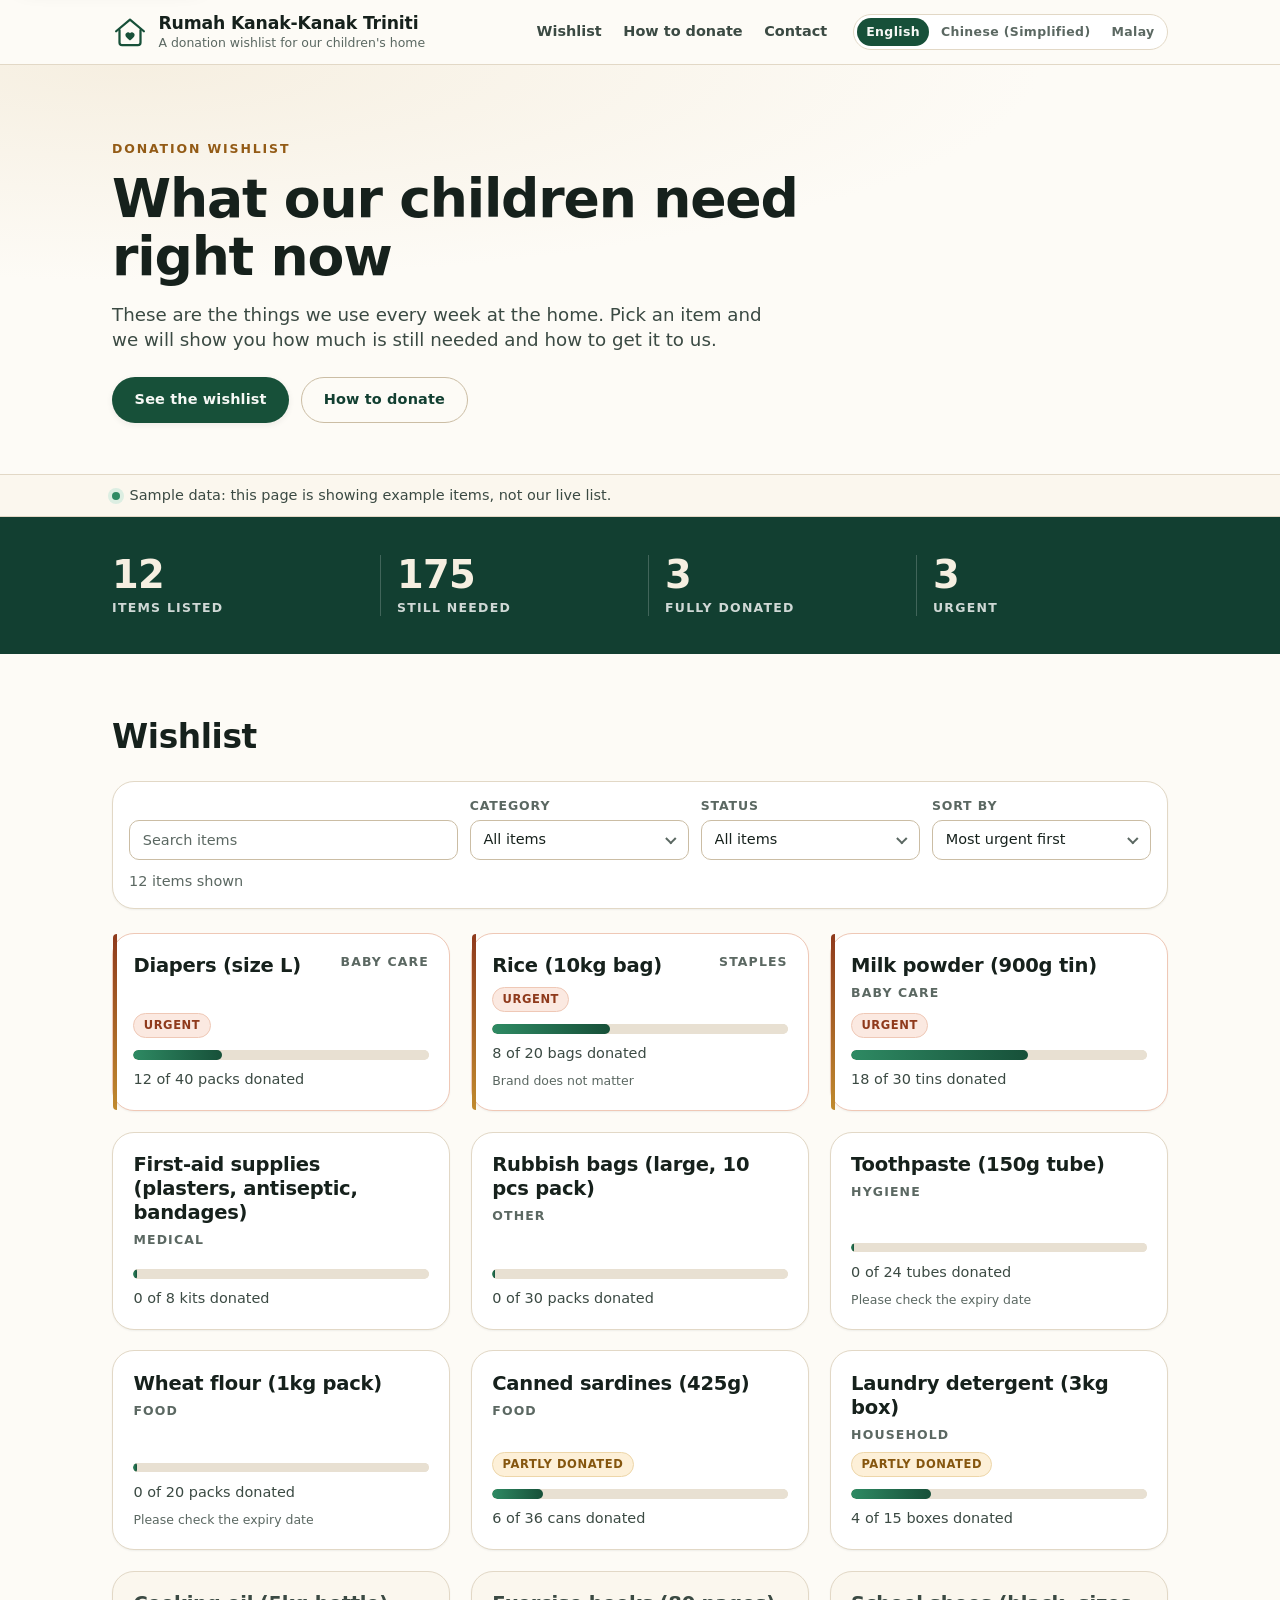
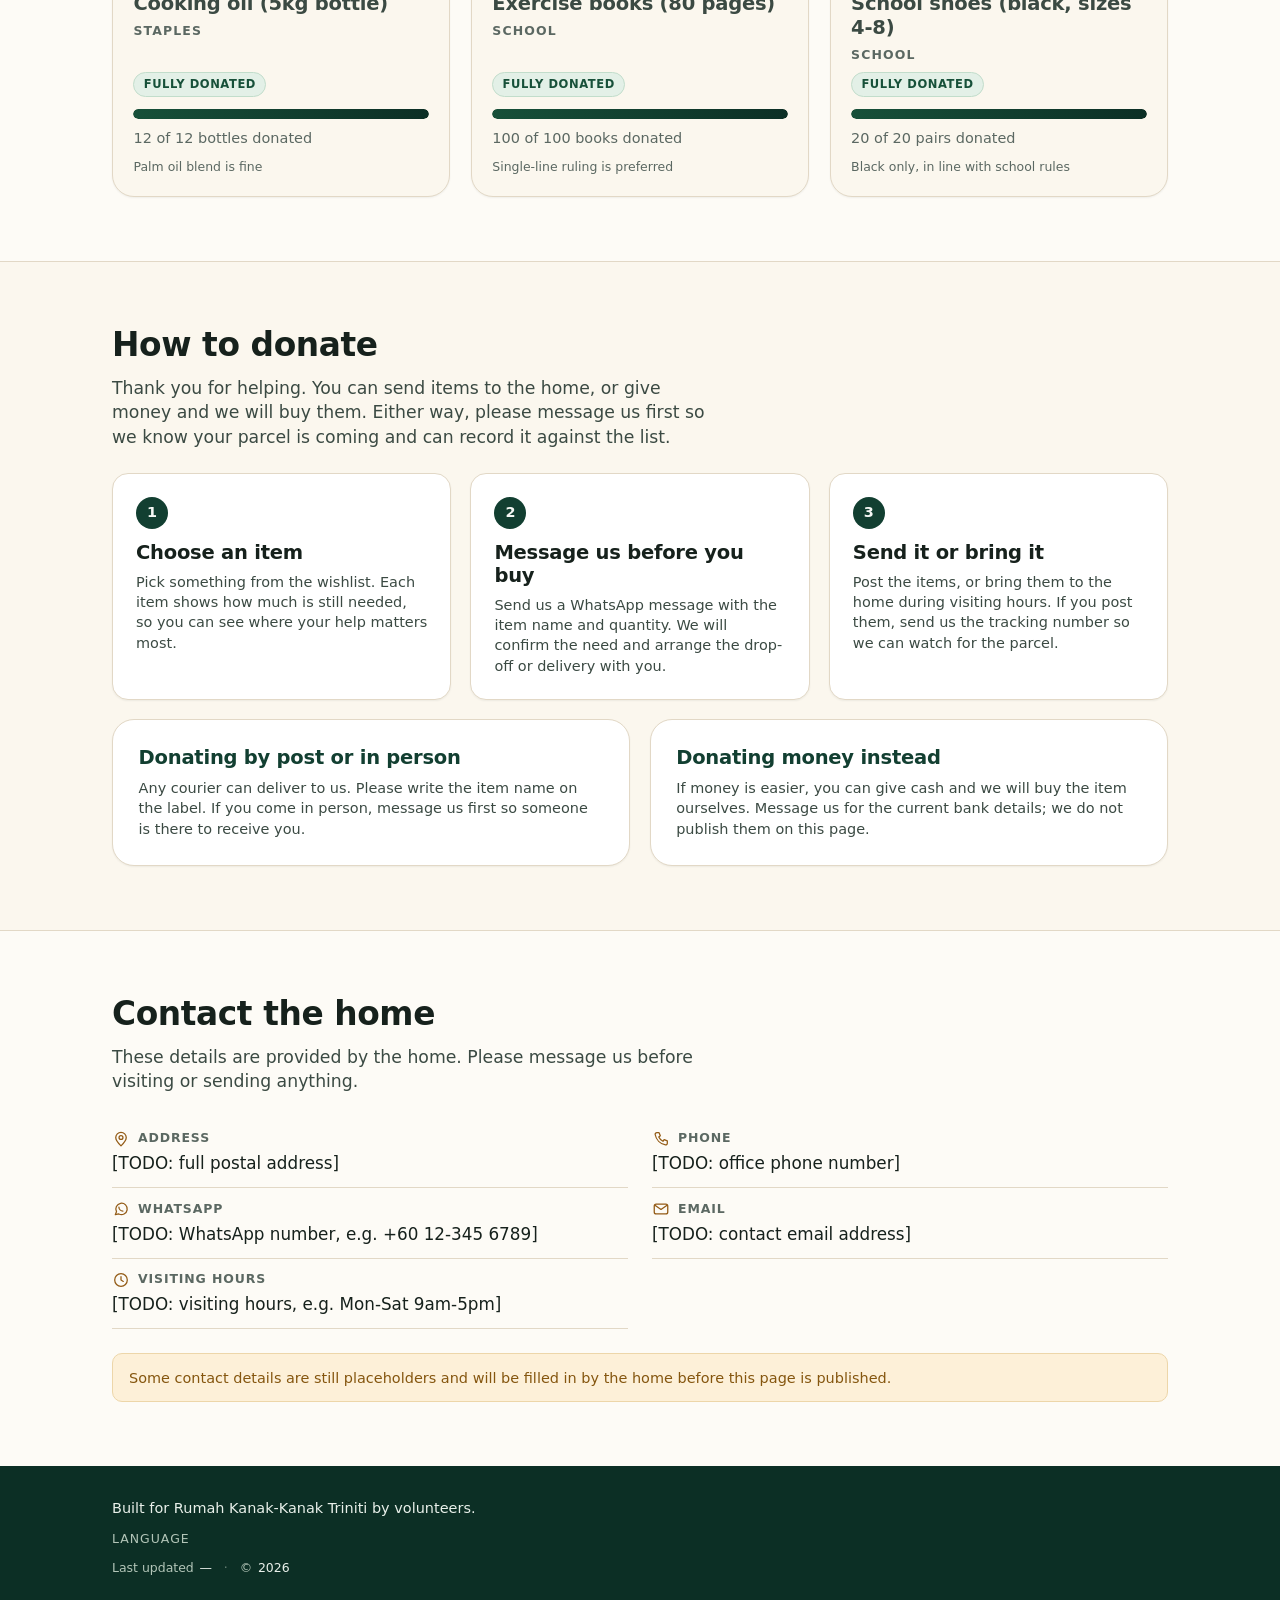
==== index.html @ 48e647c0 "Triniti donation wishlist: static site, EN/ZH/MS, Google Sheets CSV data layer - index.html + assets" ====
<!doctype html>
<html lang="en">
<head>
<meta charset="utf-8">
<meta name="viewport" content="width=device-width, initial-scale=1">
<meta name="color-scheme" content="light dark">
<meta name="theme-color" content="#fdfbf6" media="(prefers-color-scheme: light)">
<meta name="theme-color" content="#0d1714" media="(prefers-color-scheme: dark)">
<title>Donation Wishlist — Rumah Kanak-Kanak Triniti</title>
<meta name="description" content="The current needs list for Rumah Kanak-Kanak Triniti: what the children need, what is already covered, and the two simple ways to donate items or money.">
<link rel="icon" href="favicon.svg" type="image/svg+xml">
<link rel="stylesheet" href="assets/css/style.css">
</head>
<body>
<a class="skip-link" href="#main" data-i18n="a11y.skip"></a>

<header class="site-header">
  <div class="site-header__inner shell">
    <a class="brand" href="#main">
      <svg class="brand__mark" viewBox="0 0 48 48" aria-hidden="true" focusable="false">
        <path d="M5.5 23 24 7.5 42.5 23" fill="none" stroke="currentColor" stroke-width="3" stroke-linecap="round" stroke-linejoin="round"/>
        <path d="M10 21.5V38a3.5 3.5 0 0 0 3.5 3.5h21A3.5 3.5 0 0 0 38 38V21.5" fill="none" stroke="currentColor" stroke-width="3" stroke-linecap="round" stroke-linejoin="round"/>
        <path d="M24 35.4c-3.7-2.7-6.2-4.9-6.2-7.6a3.5 3.5 0 0 1 6.2-2.1 3.5 3.5 0 0 1 6.2 2.1c0 2.7-2.5 4.9-6.2 7.6Z" fill="currentColor"/>
      </svg>
      <span class="brand__text">
        <span class="brand__name" data-i18n="site.name"></span>
        <span class="brand__tagline" data-i18n="site.tagline"></span>
      </span>
    </a>

    <nav class="site-nav">
      <ul class="site-nav__list">
        <li><a href="#wishlist" data-i18n="nav.wishlist"></a></li>
        <li><a href="#how-to-donate" data-i18n="nav.howToDonate"></a></li>
        <li><a href="#contact" data-i18n="nav.contact"></a></li>
      </ul>
    </nav>

    <div class="lang" id="lang-switcher" role="group" data-i18n-aria="lang.label">
      <button class="lang__btn" type="button" data-locale="en" aria-pressed="false" data-i18n="lang.en"></button>
      <button class="lang__btn" type="button" data-locale="zh" aria-pressed="false" data-i18n="lang.zh"></button>
      <button class="lang__btn" type="button" data-locale="ms" aria-pressed="false" data-i18n="lang.ms"></button>
    </div>
  </div>
</header>

<main id="main" tabindex="-1">

  <section class="hero">
    <div class="shell">
      <div class="hero__content">
        <p class="hero__eyebrow" data-i18n="hero.eyebrow"></p>
        <h1 class="hero__title" data-i18n="hero.title"></h1>
        <p class="hero__subtitle" data-i18n="hero.subtitle"></p>
        <div class="hero__actions">
          <a class="btn btn--primary" href="#wishlist" data-i18n="hero.ctaPrimary"></a>
          <a class="btn btn--ghost" href="#how-to-donate" data-i18n="hero.ctaSecondary"></a>
        </div>
      </div>
    </div>
  </section>

  <div class="banner" id="status-banner" role="status">
    <div class="shell banner__inner">
      <span class="banner__dot" aria-hidden="true"></span>
      <p class="banner__text" id="banner-text" data-i18n="banner.demo"></p>
    </div>
  </div>

  <div class="stats" id="stats">
    <div class="shell stats__grid">
      <div class="stat">
        <span class="stat__value" data-stat="items">&#8212;</span>
        <span class="stat__label" data-i18n="stats.items"></span>
      </div>
      <div class="stat">
        <span class="stat__value" data-stat="remaining">&#8212;</span>
        <span class="stat__label" data-i18n="stats.remaining"></span>
      </div>
      <div class="stat">
        <span class="stat__value" data-stat="fulfilled">&#8212;</span>
        <span class="stat__label" data-i18n="stats.fulfilled"></span>
      </div>
      <div class="stat">
        <span class="stat__value" data-stat="urgent">&#8212;</span>
        <span class="stat__label" data-i18n="stats.urgent"></span>
      </div>
    </div>
  </div>

  <section class="section wishlist" id="wishlist">
    <div class="shell">
      <div class="section-head">
        <h2 class="section-title" data-i18n="nav.wishlist"></h2>
      </div>

      <div class="controls">
        <div class="field">
          <label class="field__label sr-only" for="search-input" data-i18n="controls.searchPlaceholder"></label>
          <input class="input" type="search" id="search-input" autocomplete="off" data-i18n-placeholder="controls.searchPlaceholder">
        </div>
        <div class="field">
          <label class="field__label" for="filter-category" data-i18n="controls.filterCategory"></label>
          <span class="select-wrap">
            <select class="select" id="filter-category"></select>
          </span>
        </div>
        <div class="field">
          <label class="field__label" for="filter-status" data-i18n="controls.filterStatus"></label>
          <span class="select-wrap">
            <select class="select" id="filter-status"></select>
          </span>
        </div>
        <div class="field">
          <label class="field__label" for="sort-select" data-i18n="controls.sort"></label>
          <span class="select-wrap">
            <select class="select" id="sort-select"></select>
          </span>
        </div>
        <p class="controls__count" id="results-count" aria-live="polite"></p>
      </div>

      <div id="wishlist-grid" class="grid"></div>

      <div class="state state--loading" id="loading-state">
        <span class="spinner" aria-hidden="true"></span>
        <p class="state__body" data-i18n="loading"></p>
      </div>

      <div class="state" id="empty-state" hidden>
        <svg class="state__icon" viewBox="0 0 48 48" aria-hidden="true" focusable="false">
          <path d="M21 6.5h-9A5.5 5.5 0 0 0 6.5 12v9A5.5 5.5 0 0 0 12 26.5h9A5.5 5.5 0 0 0 26.5 21v-9A5.5 5.5 0 0 0 21 6.5Z" fill="none" stroke="currentColor" stroke-width="2.6"/>
          <path d="M36 22h-9A5.5 5.5 0 0 0 21.5 27.5v9A5.5 5.5 0 0 0 27 42h9a5.5 5.5 0 0 0 5.5-5.5v-9A5.5 5.5 0 0 0 36 22Z" fill="none" stroke="currentColor" stroke-width="2.6"/>
        </svg>
        <h3 class="state__title" data-i18n="empty.title"></h3>
        <p class="state__body" data-i18n="empty.body"></p>
        <button class="btn btn--ghost" type="button" id="reset-filters" data-i18n="empty.reset"></button>
      </div>

      <div class="state state--error" id="error-state" hidden>
        <h3 class="state__title" data-i18n="error.title"></h3>
        <p class="state__body" id="error-text"></p>
        <button class="btn btn--primary" type="button" id="retry-button" data-i18n="error.retry"></button>
      </div>
    </div>
  </section>

  <section class="section donate" id="how-to-donate">
    <div class="shell">
      <div class="section-head">
        <h2 class="section-title" data-i18n="donate.title"></h2>
        <p class="section-intro" data-i18n="donate.intro"></p>
      </div>

      <ol class="steps">
        <li class="step">
          <span class="step__num" aria-hidden="true">1</span>
          <h3 class="step__title" data-i18n="donate.step1.title"></h3>
          <p class="step__body" data-i18n="donate.step1.body"></p>
        </li>
        <li class="step">
          <span class="step__num" aria-hidden="true">2</span>
          <h3 class="step__title" data-i18n="donate.step2.title"></h3>
          <p class="step__body" data-i18n="donate.step2.body"></p>
        </li>
        <li class="step">
          <span class="step__num" aria-hidden="true">3</span>
          <h3 class="step__title" data-i18n="donate.step3.title"></h3>
          <p class="step__body" data-i18n="donate.step3.body"></p>
        </li>
      </ol>

      <div class="donate__cards">
        <article class="donate-card">
          <h3 class="donate-card__title" data-i18n="donate.shipping.title"></h3>
          <p class="donate-card__body" data-i18n="donate.shipping.body"></p>
        </article>
        <article class="donate-card">
          <h3 class="donate-card__title" data-i18n="donate.money.title"></h3>
          <p class="donate-card__body" data-i18n="donate.money.body"></p>
        </article>
      </div>
    </div>
  </section>

  <section class="section contact" id="contact">
    <div class="shell">
      <div class="section-head">
        <h2 class="section-title" data-i18n="contact.title"></h2>
        <p class="section-intro" data-i18n="contact.intro"></p>
      </div>

      <dl class="contact__list">
        <div class="contact__group">
          <dt class="contact__label">
            <svg class="contact__icon" viewBox="0 0 24 24" aria-hidden="true" focusable="false"><path d="M12 21.2c4.4-4.2 7-8 7-11.1a7 7 0 1 0-14 0c0 3.1 2.6 6.9 7 11.1Z" fill="none" stroke="currentColor" stroke-width="1.7" stroke-linejoin="round"/><circle cx="12" cy="10" r="2.6" fill="none" stroke="currentColor" stroke-width="1.7"/></svg>
            <span data-i18n="contact.address"></span>
          </dt>
          <dd class="contact__value" data-config="org.address"></dd>
        </div>
        <div class="contact__group">
          <dt class="contact__label">
            <svg class="contact__icon" viewBox="0 0 24 24" aria-hidden="true" focusable="false"><path d="M6.4 3.6h3l1.7 4.2-2.1 1.6a12.4 12.4 0 0 0 5.6 5.6l1.6-2.1 4.2 1.7v3a2.2 2.2 0 0 1-2.4 2.2A17.2 17.2 0 0 1 4.2 6a2.2 2.2 0 0 1 2.2-2.4Z" fill="none" stroke="currentColor" stroke-width="1.7" stroke-linejoin="round"/></svg>
            <span data-i18n="contact.phone"></span>
          </dt>
          <dd class="contact__value" data-config="org.phone"></dd>
        </div>
        <div class="contact__group">
          <dt class="contact__label">
            <svg class="contact__icon" viewBox="0 0 24 24" aria-hidden="true" focusable="false"><path d="M4.4 19.6 6 15.5A7.6 7.6 0 1 1 9.1 18.6Z" fill="none" stroke="currentColor" stroke-width="1.7" stroke-linejoin="round"/><path d="M9.2 9.4c0 3 2.4 5.4 5.4 5.4" fill="none" stroke="currentColor" stroke-width="1.7" stroke-linecap="round"/></svg>
            <span data-i18n="contact.whatsapp"></span>
          </dt>
          <dd class="contact__value" data-config="org.whatsapp"></dd>
        </div>
        <div class="contact__group">
          <dt class="contact__label">
            <svg class="contact__icon" viewBox="0 0 24 24" aria-hidden="true" focusable="false"><rect x="3" y="5.4" width="18" height="13.2" rx="2.6" fill="none" stroke="currentColor" stroke-width="1.7"/><path d="m4.4 7.2 7.6 5.4 7.6-5.4" fill="none" stroke="currentColor" stroke-width="1.7" stroke-linecap="round" stroke-linejoin="round"/></svg>
            <span data-i18n="contact.email"></span>
          </dt>
          <dd class="contact__value" data-config="org.email"></dd>
        </div>
        <div class="contact__group">
          <dt class="contact__label">
            <svg class="contact__icon" viewBox="0 0 24 24" aria-hidden="true" focusable="false"><circle cx="12" cy="12" r="8.4" fill="none" stroke="currentColor" stroke-width="1.7"/><path d="M12 7.6V12l3.1 1.9" fill="none" stroke="currentColor" stroke-width="1.7" stroke-linecap="round" stroke-linejoin="round"/></svg>
            <span data-i18n="contact.hours"></span>
          </dt>
          <dd class="contact__value" data-config="org.hours"></dd>
        </div>
      </dl>

      <p class="contact__note" data-i18n="contact.todoNote"></p>
    </div>
  </section>

</main>

<footer class="site-footer">
  <div class="shell footer__inner">
    <p class="footer__built" data-i18n="footer.builtBy"></p>
    <p class="footer__lang" data-i18n="footer.langLabel"></p>
    <p class="footer__meta">
      <span class="footer__meta-item"><span data-i18n="footer.lastUpdated"></span> <span id="last-updated"></span></span>
      <span class="footer__sep" aria-hidden="true">&#183;</span>
      <span class="footer__meta-item">&#169; <span id="year"></span></span>
    </p>
  </div>
</footer>

<script src="assets/js/config.js"></script>
<script src="assets/js/data.js"></script>
<script src="assets/js/i18n.js"></script>
<script src="assets/js/app.js"></script>
</body>
</html>
---- assets/css/style.css ----
/* ==========================================================================
   Triniti Donation Wishlist — site shell
   Pure static CSS. No imports, no external fonts, no external resources.
   1 tokens · 2 base · 3 layout · 4 header · 5 buttons & controls · 6 hero
   7 banner · 8 stats · 9 wishlist grid & cards · 10 states · 11 donate
   12 contact · 13 footer · 14 utilities · 15 responsive · 16 reduced motion
   ========================================================================== */

/* 1. Tokens ---------------------------------------------------------------- */
:root {
  color-scheme: light dark;

  /* palette: deep green + warm sand */
  --green-900: #0c2f25;
  --green-800: #123f31;
  --green-700: #175039;
  --green-600: #1f6b4a;
  --green-500: #2e8a63;
  --green-100: #dceee2;

  --sand-50: #fdfbf6;
  --sand-100: #f6efe1;
  --sand-200: #eaddc6;
  --sand-300: #d9c7a6;

  --ochre-600: #935b16;
  --ochre-500: #c08a2e;
  --clay-700: #8f3a1c;

  /* text + surfaces */
  --ink: #16211c;
  --ink-soft: #3b4a43;
  --ink-mute: #5b6862;
  --surface: #ffffff;
  --surface-alt: #fbf7ee;
  --surface-sunk: #f3ece0;
  --line: #e2d8c6;
  --line-strong: #cbbda4;
  --track: #e8e0d2;
  --text-on-dark: #f6f8f5;
  --focus: #1f6b4a;

  /* semantic accents */
  --accent-heading: #123f31;
  --header-bg: rgba(253, 251, 246, 0.92);
  --progress-from: #2e8a63;
  --progress-to: #175039;
  --progress-done-from: #175039;
  --progress-done-to: #0c2f25;

  --badge-urgent-fg: #8f3a1c;
  --badge-urgent-bg: #fbe9e1;
  --badge-urgent-line: #efc8b6;
  --badge-warn-fg: #85560f;
  --badge-warn-bg: #fdf0d8;
  --badge-warn-line: #edd6a9;
  --badge-ok-fg: #175039;
  --badge-ok-bg: #e3f0e7;
  --badge-ok-line: #c2ddcb;

  --footer-bg: #0c2f25;
  --footer-fg: #e9f0ea;
  --footer-muted: #b3c5b8;

  /* spacing scale */
  --s-1: 0.25rem;
  --s-2: 0.5rem;
  --s-3: 0.75rem;
  --s-4: 1rem;
  --s-5: 1.5rem;
  --s-6: 2rem;
  --s-7: 3rem;
  --s-8: 4rem;
  --s-9: 6rem;

  /* radii */
  --r-xs: 6px;
  --r-sm: 10px;
  --r-md: 16px;
  --r-lg: 22px;
  --r-xl: 28px;
  --r-pill: 999px;

  /* shadows */
  --shadow-xs: 0 1px 2px rgba(22, 33, 28, 0.06);
  --shadow-sm: 0 2px 6px rgba(22, 33, 28, 0.07);
  --shadow-md: 0 12px 26px -14px rgba(22, 33, 28, 0.24);
  --shadow-lg: 0 26px 60px -30px rgba(22, 33, 28, 0.32);

  /* type */
  --font-sans: ui-sans-serif, system-ui, -apple-system, "Segoe UI", Roboto,
    "Helvetica Neue", Arial, "Noto Sans", "PingFang SC", "Hiragino Sans GB",
    "Microsoft YaHei", sans-serif;
  --fs-hero: clamp(2.05rem, 1.25rem + 3.4vw, 3.35rem);
  --fs-h2: clamp(1.5rem, 1.2rem + 1.3vw, 2.05rem);
  --fs-h3: clamp(1.06rem, 1rem + 0.35vw, 1.22rem);
  --fs-body: clamp(1rem, 0.98rem + 0.12vw, 1.05rem);
  --fs-sm: clamp(0.86rem, 0.84rem + 0.08vw, 0.92rem);
  --fs-xs: 0.78rem;

  --shell-max: 1120px;
  --header-h: 64px;
}

@media (prefers-color-scheme: dark) {
  :root {
    --sand-50: #0d1714;
    --sand-100: #16241f;
    --sand-200: #1f312a;
    --sand-300: #2c443a;

    --ink: #eaf1ec;
    --ink-soft: #c2d1c8;
    --ink-mute: #9aab9f;
    --surface: #12211c;
    --surface-alt: #16261f;
    --surface-sunk: #0f1b17;
    --line: #24382f;
    --line-strong: #385746;
    --track: #22362d;
    --text-on-dark: #f2f7f3;
    --focus: #7fd4a8;

    --green-600: #2e8a63;
    --green-500: #58c08d;
    --green-100: #1b3a2d;
    --ochre-600: #e5b465;
    --ochre-500: #c08a2e;
    --clay-700: #d07a58;

    --accent-heading: #9edebf;
    --header-bg: rgba(13, 23, 20, 0.92);
    --progress-from: #58c08d;
    --progress-to: #2e8a63;
    --progress-done-from: #7fd4a8;
    --progress-done-to: #2e8a63;

    --badge-urgent-fg: #ffc7b0;
    --badge-urgent-bg: #3a1f16;
    --badge-urgent-line: #6b3a28;
    --badge-warn-fg: #f4d79a;
    --badge-warn-bg: #33280f;
    --badge-warn-line: #5c4a22;
    --badge-ok-fg: #a8e3bf;
    --badge-ok-bg: #12291f;
    --badge-ok-line: #2b5442;

    --footer-bg: #0a1512;
    --footer-fg: #dbe6de;
    --footer-muted: #9fb2a6;

    --shadow-xs: 0 1px 2px rgba(0, 0, 0, 0.4);
    --shadow-sm: 0 2px 6px rgba(0, 0, 0, 0.42);
    --shadow-md: 0 12px 26px -14px rgba(0, 0, 0, 0.6);
    --shadow-lg: 0 26px 60px -30px rgba(0, 0, 0, 0.7);
  }
}

/* 2. Base ----------------------------------------------------------------- */
*,
*::before,
*::after {
  box-sizing: border-box;
}

html {
  -webkit-text-size-adjust: 100%;
  scroll-behavior: smooth;
  scroll-padding-top: calc(var(--header-h) + 12px);
}

body {
  margin: 0;
  font-family: var(--font-sans);
  font-size: var(--fs-body);
  line-height: 1.32;
  color: var(--ink);
  background-color: var(--sand-50);
  -webkit-font-smoothing: antialiased;
  overflow-wrap: break-word;
}

h1,
h2,
h3,
h4 {
  margin: 0;
  font-weight: 700;
  line-height: 1.18;
  letter-spacing: -0.012em;
  color: var(--ink);
}

p {
  margin: 0;
  line-height: 1.35;
}

ul,
ol {
  margin: 0;
  padding: 0;
  list-style: none;
}

img,
svg {
  max-width: 100%;
}

svg {
  display: block;
}

a {
  color: var(--green-700);
  text-underline-offset: 0.18em;
  text-decoration-thickness: 0.06em;
}

a:hover {
  color: var(--green-800);
}

button {
  font: inherit;
  color: inherit;
}

[hidden] {
  display: none !important;
}

:focus-visible {
  outline: 3px solid var(--focus);
  outline-offset: 2px;
  border-radius: var(--r-xs);
}

/* 3. Layout --------------------------------------------------------------- */
.shell {
  width: 100%;
  max-width: var(--shell-max);
  margin-inline: auto;
  padding-inline: clamp(1rem, 4vw, 2rem);
}

.section {
  padding-block: clamp(2.5rem, 5vw, 4.25rem);
}

.section-head {
  max-width: 56ch;
  margin-bottom: var(--s-5);
}

.section-title {
  font-size: var(--fs-h2);
}

.section-intro {
  margin-top: var(--s-3);
  color: var(--ink-soft);
  font-size: clamp(1rem, 0.96rem + 0.2vw, 1.08rem);
  line-height: 1.4;
}

/* 4. Header --------------------------------------------------------------- */
.site-header {
  position: sticky;
  top: 0;
  z-index: 60;
  background-color: var(--header-bg);
  -webkit-backdrop-filter: saturate(1.15) blur(10px);
  backdrop-filter: saturate(1.15) blur(10px);
  border-bottom: 1px solid var(--line);
}

.site-header__inner {
  display: flex;
  flex-wrap: wrap;
  align-items: center;
  gap: var(--s-2) var(--s-4);
  min-height: var(--header-h);
  padding-block: var(--s-2);
}

.brand {
  display: flex;
  align-items: center;
  gap: 0.65rem;
  flex: 1 1 auto;
  min-width: 0;
  margin-right: auto;
  padding-block: 0.15rem;
  color: var(--ink);
  text-decoration: none;
}

.brand__mark {
  flex: none;
  width: 36px;
  height: 36px;
  color: var(--green-700);
}

.brand__text {
  display: flex;
  flex-direction: column;
  gap: 0.12rem;
  min-width: 0;
  line-height: 1.15;
}

.brand__name {
  font-size: clamp(0.97rem, 0.94rem + 0.25vw, 1.08rem);
  font-weight: 700;
  letter-spacing: -0.01em;
  overflow-wrap: anywhere;
}

.brand__tagline {
  font-size: var(--fs-xs);
  color: var(--ink-mute);
  white-space: nowrap;
  overflow: hidden;
  text-overflow: ellipsis;
}

.site-nav {
  flex: 0 1 auto;
  min-width: 0;
}

.site-nav__list {
  display: flex;
  flex-wrap: wrap;
  align-items: center;
  gap: 0.1rem 0.15rem;
}

.site-nav__list a {
  display: inline-block;
  padding: 0.45rem 0.6rem;
  border-radius: var(--r-sm);
  font-size: var(--fs-sm);
  font-weight: 600;
  color: var(--ink-soft);
  text-decoration: none;
  transition: background-color 0.16s ease, color 0.16s ease;
}

.site-nav__list a:hover {
  background-color: var(--sand-100);
  color: var(--green-800);
}

.lang {
  display: flex;
  flex: none;
  gap: 0.15rem;
  padding: 0.2rem;
  background-color: var(--surface);
  border: 1px solid var(--line);
  border-radius: var(--r-pill);
}

.lang__btn {
  padding: 0.34rem 0.58rem;
  border: 0;
  border-radius: var(--r-pill);
  background-color: transparent;
  color: var(--ink-mute);
  font-size: var(--fs-xs);
  font-weight: 700;
  letter-spacing: 0.03em;
  cursor: pointer;
  transition: background-color 0.16s ease, color 0.16s ease;
}

.lang__btn:hover {
  background-color: var(--sand-100);
  color: var(--green-800);
}

.lang__btn[aria-pressed="true"],
.lang__btn.is-active,
.lang__btn[aria-current="true"] {
  background-color: var(--green-700);
  color: var(--text-on-dark);
}

/* 5. Buttons & controls --------------------------------------------------- */
.btn {
  display: inline-flex;
  align-items: center;
  justify-content: center;
  gap: 0.5rem;
  padding: 0.78rem 1.35rem;
  border: 1.5px solid transparent;
  border-radius: var(--r-pill);
  font-size: var(--fs-sm);
  font-weight: 700;
  letter-spacing: 0.01em;
  text-align: center;
  text-decoration: none;
  cursor: pointer;
  transition: transform 0.16s ease, background-color 0.16s ease,
    border-color 0.16s ease, color 0.16s ease, box-shadow 0.16s ease;
}

.btn--primary {
  background-color: var(--green-700);
  color: var(--text-on-dark);
  box-shadow: var(--shadow-sm);
}

.btn--primary:hover {
  background-color: var(--green-800);
  color: var(--text-on-dark);
  transform: translateY(-1px);
  box-shadow: var(--shadow-md);
}

.btn--ghost {
  background-color: transparent;
  color: var(--green-800);
  border-color: var(--line-strong);
}

.btn--ghost:hover {
  background-color: var(--sand-100);
  border-color: var(--green-600);
  color: var(--green-800);
}

.btn:active {
  transform: translateY(0);
}

.input,
.select {
  width: 100%;
  min-width: 0;
  padding: 0.62rem 0.8rem;
  border: 1.5px solid var(--line-strong);
  border-radius: var(--r-sm);
  background-color: var(--surface);
  color: var(--ink);
  font-family: inherit;
  font-size: var(--fs-sm);
  line-height: 1.3;
  transition: border-color 0.16s ease, box-shadow 0.16s ease;
}

.input::placeholder {
  color: var(--ink-mute);
  opacity: 1;
}

.input:hover,
.select:hover {
  border-color: var(--green-600);
}

.input:focus-visible,
.select:focus-visible {
  outline: none;
  border-color: var(--green-700);
  box-shadow: 0 0 0 3px var(--green-100);
}

.select {
  -webkit-appearance: none;
  appearance: none;
  padding-right: 2.2rem;
  cursor: pointer;
}

.select-wrap {
  position: relative;
  display: block;
  min-width: 0;
}

.select-wrap::after {
  content: "";
  position: absolute;
  top: 50%;
  right: 0.9rem;
  width: 0.48rem;
  height: 0.48rem;
  border-right: 2px solid var(--ink-mute);
  border-bottom: 2px solid var(--ink-mute);
  transform: translateY(-70%) rotate(45deg);
  pointer-events: none;
}

/* 6. Hero ----------------------------------------------------------------- */
.hero {
  padding-block: clamp(2.5rem, 6vw, 4.75rem) clamp(2rem, 4vw, 3.25rem);
  background-color: var(--sand-50);
  background-image: radial-gradient(
    115% 85% at 10% 0%,
    var(--sand-100) 0%,
    rgba(253, 251, 246, 0) 62%
  );
  border-bottom: 1px solid var(--line);
}

.hero__content {
  max-width: 46rem;
}

.hero__eyebrow {
  margin-bottom: var(--s-3);
  font-size: var(--fs-xs);
  font-weight: 700;
  letter-spacing: 0.15em;
  text-transform: uppercase;
  color: var(--ochre-600);
}

.hero__title {
  font-size: var(--fs-hero);
  font-weight: 700;
  line-height: 1.08;
  letter-spacing: -0.022em;
  max-width: 30ch;
}

.hero__subtitle {
  margin-top: var(--s-4);
  max-width: 56ch;
  color: var(--ink-soft);
  font-size: clamp(1.02rem, 1rem + 0.3vw, 1.14rem);
  line-height: 1.4;
}

.hero__actions {
  display: flex;
  flex-wrap: wrap;
  gap: var(--s-3);
  margin-top: var(--s-5);
}

/* 7. Status banner -------------------------------------------------------- */
.banner {
  background-color: var(--surface-alt);
  border-bottom: 1px solid var(--line);
  font-size: var(--fs-sm);
}

.banner__inner {
  display: flex;
  align-items: center;
  gap: 0.6rem;
  padding-block: 0.7rem;
}

.banner__dot {
  flex: none;
  width: 0.5rem;
  height: 0.5rem;
  border-radius: 50%;
  background-color: var(--green-500);
  box-shadow: 0 0 0 4px var(--green-100);
}

.banner__text {
  margin: 0;
  color: var(--ink-soft);
  line-height: 1.32;
}

.banner--demo .banner__dot {
  background-color: var(--ochre-500);
  box-shadow: 0 0 0 4px var(--badge-warn-bg);
}

.banner--live .banner__dot {
  background-color: var(--green-500);
}

.banner--error {
  background-color: var(--badge-urgent-bg);
  border-bottom-color: var(--badge-urgent-line);
}

.banner--error .banner__dot {
  background-color: var(--clay-700);
  box-shadow: 0 0 0 4px rgba(143, 58, 28, 0.18);
}

.banner--error .banner__text {
  color: var(--badge-urgent-fg);
}

/* 8. Stats strip ---------------------------------------------------------- */
.stats {
  background-color: var(--green-800);
  color: var(--text-on-dark);
  padding-block: clamp(1.5rem, 3vw, 2.35rem);
}

.stats__grid {
  display: grid;
  grid-template-columns: repeat(4, minmax(0, 1fr));
  gap: var(--s-4);
}

.stat {
  display: flex;
  flex-direction: column;
  gap: 0.3rem;
  min-width: 0;
  padding-left: var(--s-4);
  border-left: 1px solid rgba(255, 255, 255, 0.2);
}

.stat:first-child {
  padding-left: 0;
  border-left: 0;
}

.stat__value {
  font-size: clamp(1.7rem, 1.3rem + 1.6vw, 2.4rem);
  font-weight: 700;
  line-height: 1.05;
  letter-spacing: -0.02em;
  color: #f6efe1;
  font-variant-numeric: tabular-nums;
}

.stat__label {
  font-size: var(--fs-xs);
  font-weight: 600;
  letter-spacing: 0.1em;
  text-transform: uppercase;
  color: rgba(255, 255, 255, 0.8);
  line-height: 1.3;
}

/* 9. Wishlist: controls, grid, cards -------------------------------------- */
.wishlist {
  background-color: var(--sand-50);
}

.controls {
  display: grid;
  grid-template-columns: minmax(0, 1.5fr) repeat(3, minmax(0, 1fr));
  gap: var(--s-3);
  align-items: end;
  padding: var(--s-4);
  margin-bottom: var(--s-5);
  background-color: var(--surface);
  border: 1px solid var(--line);
  border-radius: var(--r-lg);
  box-shadow: var(--shadow-xs);
}

.field {
  display: flex;
  flex-direction: column;
  gap: 0.35rem;
  min-width: 0;
}

.field__label {
  font-size: var(--fs-xs);
  font-weight: 700;
  letter-spacing: 0.07em;
  text-transform: uppercase;
  color: var(--ink-mute);
}

.controls__count {
  grid-column: 1 / -1;
  margin: 0;
  font-size: var(--fs-sm);
  color: var(--ink-mute);
  font-variant-numeric: tabular-nums;
}

.grid {
  display: grid;
  grid-template-columns: repeat(3, minmax(0, 1fr));
  gap: clamp(1rem, 1.6vw, 1.4rem);
  align-items: stretch;
}

.card {
  position: relative;
  display: flex;
  flex-direction: column;
  gap: 0.55rem;
  min-width: 0;
  padding: clamp(1.1rem, 1.6vw, 1.4rem);
  background-color: var(--surface);
  border: 1px solid var(--line);
  border-radius: var(--r-lg);
  box-shadow: var(--shadow-xs);
  transition: box-shadow 0.2s ease, transform 0.2s ease, border-color 0.2s ease;
}

.card:hover {
  box-shadow: var(--shadow-md);
  transform: translateY(-2px);
}

.card__head {
  display: flex;
  flex-wrap: wrap;
  align-items: flex-start;
  justify-content: space-between;
  gap: 0.45rem 0.6rem;
  margin-bottom: auto;
}

.card__title {
  margin: 0;
  font-size: var(--fs-h3);
  font-weight: 700;
  line-height: 1.22;
  color: var(--ink);
  overflow-wrap: anywhere;
}

.card__category {
  display: block;
  font-size: var(--fs-xs);
  font-weight: 700;
  letter-spacing: 0.09em;
  text-transform: uppercase;
  color: var(--ink-mute);
}

.card__badges {
  display: flex;
  flex: none;
  flex-wrap: wrap;
  gap: 0.3rem;
}

.badge {
  display: inline-flex;
  align-items: center;
  padding: 0.24rem 0.58rem;
  border: 1px solid transparent;
  border-radius: var(--r-pill);
  font-size: 0.72rem;
  font-weight: 700;
  letter-spacing: 0.05em;
  line-height: 1.35;
  text-transform: uppercase;
  white-space: nowrap;
  background-color: var(--surface-sunk);
  color: var(--ink-soft);
}

.badge--urgent {
  background-color: var(--badge-urgent-bg);
  border-color: var(--badge-urgent-line);
  color: var(--badge-urgent-fg);
}

.badge--partial {
  background-color: var(--badge-warn-bg);
  border-color: var(--badge-warn-line);
  color: var(--badge-warn-fg);
}

.badge--fulfilled {
  background-color: var(--badge-ok-bg);
  border-color: var(--badge-ok-line);
  color: var(--badge-ok-fg);
}

.progress {
  display: block;
  height: 0.6rem;
  margin-top: 0.2rem;
  border-radius: var(--r-pill);
  background-color: var(--track);
  overflow: hidden;
}

.progress__bar {
  display: block;
  width: 100%;
  height: 100%;
  border-radius: inherit;
  background-color: var(--track);
  overflow: hidden;
}

.progress__fill {
  display: block;
  min-width: 0.2rem;
  height: 100%;
  border-radius: inherit;
  background-image: linear-gradient(
    90deg,
    var(--progress-from),
    var(--progress-to)
  );
  transition: width 0.55s cubic-bezier(0.22, 0.8, 0.28, 1);
}

.progress__fill--done {
  background-image: linear-gradient(
    90deg,
    var(--progress-done-from),
    var(--progress-done-to)
  );
}

.card__amount {
  margin: 0.1rem 0 0;
  font-size: var(--fs-sm);
  color: var(--ink-soft);
  line-height: 1.35;
  font-variant-numeric: tabular-nums;
}

.card__notes {
  margin: 0;
  font-size: var(--fs-xs);
  color: var(--ink-mute);
  line-height: 1.4;
}

.card--urgent {
  border-color: var(--badge-urgent-line);
}

.card--urgent::before {
  content: "";
  position: absolute;
  inset: 0 auto 0 0;
  width: 4px;
  border-radius: var(--r-lg) 0 0 var(--r-lg);
  background-image: linear-gradient(
    180deg,
    var(--clay-700) 0%,
    var(--ochre-500) 100%
  );
}

.card--fulfilled {
  background-color: var(--surface-alt);
}

.card--fulfilled .card__title {
  color: var(--ink-soft);
}

.card--fulfilled .card__amount {
  color: var(--ink-mute);
}

/* 10. States: loading / empty / error ------------------------------------- */
.state {
  display: flex;
  flex-direction: column;
  align-items: center;
  gap: 0.7rem;
  padding: clamp(2rem, 5vw, 3.4rem) var(--s-4);
  border: 1px dashed var(--line-strong);
  border-radius: var(--r-lg);
  background-color: var(--surface);
  color: var(--ink-soft);
  text-align: center;
}

.state__title {
  margin: 0;
  font-size: var(--fs-h3);
  color: var(--ink);
}

.state__body {
  margin: 0;
  max-width: 46ch;
  font-size: var(--fs-sm);
  line-height: 1.4;
}

.state__icon {
  width: 44px;
  height: 44px;
  color: var(--line-strong);
}

.state .btn {
  margin-top: 0.35rem;
}

.state--loading {
  background-color: var(--surface-alt);
  border-style: solid;
}

.state--error {
  border-style: solid;
  border-color: var(--badge-urgent-line);
}

.state--error .state__title {
  color: var(--badge-urgent-fg);
}

.spinner {
  width: 26px;
  height: 26px;
  border: 3px solid var(--track);
  border-top-color: var(--green-600);
  border-radius: 50%;
  animation: spin 0.9s linear infinite;
}

@keyframes spin {
  to {
    transform: rotate(360deg);
  }
}

/* 11. How to donate ------------------------------------------------------- */
.donate {
  background-color: var(--surface-alt);
  border-block: 1px solid var(--line);
}

.steps {
  display: grid;
  grid-template-columns: repeat(3, minmax(0, 1fr));
  gap: clamp(0.9rem, 1.5vw, 1.25rem);
  counter-reset: step;
}

.step {
  display: flex;
  flex-direction: column;
  min-width: 0;
  padding: clamp(1.1rem, 1.8vw, 1.5rem);
  background-color: var(--surface);
  border: 1px solid var(--line);
  border-radius: var(--r-md);
  box-shadow: var(--shadow-xs);
}

.step__num {
  display: inline-flex;
  align-items: center;
  justify-content: center;
  width: 2rem;
  height: 2rem;
  margin-bottom: 0.75rem;
  border-radius: 50%;
  background-color: var(--green-800);
  color: var(--text-on-dark);
  font-size: 0.9rem;
  font-weight: 700;
  font-variant-numeric: tabular-nums;
}

.step__title {
  margin: 0 0 0.5rem;
  font-size: var(--fs-h3);
  color: var(--ink);
}

.step__body {
  margin: 0;
  font-size: var(--fs-sm);
  color: var(--ink-soft);
  line-height: 1.4;
}

.donate__cards {
  display: grid;
  grid-template-columns: repeat(2, minmax(0, 1fr));
  gap: clamp(0.9rem, 1.5vw, 1.25rem);
  margin-top: clamp(0.9rem, 1.5vw, 1.25rem);
}

.donate-card {
  min-width: 0;
  padding: clamp(1.2rem, 2vw, 1.7rem);
  background-color: var(--surface);
  border: 1px solid var(--line);
  border-radius: var(--r-lg);
  box-shadow: var(--shadow-xs);
}

.donate-card__title {
  margin: 0 0 0.6rem;
  font-size: var(--fs-h3);
  color: var(--accent-heading);
}

.donate-card__body {
  margin: 0;
  font-size: var(--fs-sm);
  color: var(--ink-soft);
  line-height: 1.4;
}

/* 12. Contact ------------------------------------------------------------- */
.contact {
  background-color: var(--sand-50);
}

.contact__list {
  display: grid;
  grid-template-columns: repeat(2, minmax(0, 1fr));
  gap: 0 var(--s-5);
  margin: 0;
}

.contact__group {
  display: flex;
  flex-direction: column;
  gap: 0.3rem;
  min-width: 0;
  padding-block: var(--s-3);
  border-bottom: 1px solid var(--line);
}

.contact__label {
  display: flex;
  align-items: center;
  gap: 0.5rem;
  margin: 0;
  font-size: var(--fs-xs);
  font-weight: 700;
  letter-spacing: 0.07em;
  text-transform: uppercase;
  color: var(--ink-mute);
}

.contact__icon {
  flex: none;
  width: 18px;
  height: 18px;
  color: var(--ochre-600);
}

.contact__value {
  margin: 0;
  font-size: var(--fs-body);
  color: var(--ink);
  line-height: 1.35;
  overflow-wrap: anywhere;
}

.contact__note {
  margin-top: var(--s-5);
  padding: 0.85rem 1rem;
  border: 1px solid var(--badge-warn-line);
  border-radius: var(--r-sm);
  background-color: var(--badge-warn-bg);
  color: var(--badge-warn-fg);
  font-size: var(--fs-sm);
  line-height: 1.4;
}

/* 13. Footer -------------------------------------------------------------- */
.site-footer {
  padding-block: var(--s-6) var(--s-5);
  background-color: var(--footer-bg);
  color: var(--footer-fg);
}

.footer__inner {
  display: grid;
  gap: var(--s-3);
}

.footer__built {
  margin: 0;
  max-width: 62ch;
  font-size: var(--fs-sm);
  color: var(--footer-fg);
  line-height: 1.4;
}

.footer__lang {
  margin: 0;
  font-size: var(--fs-xs);
  letter-spacing: 0.08em;
  text-transform: uppercase;
  color: var(--footer-muted);
}

.footer__meta {
  display: flex;
  flex-wrap: wrap;
  align-items: center;
  gap: 0.35rem 0.75rem;
  margin: 0;
  font-size: var(--fs-xs);
  color: var(--footer-muted);
  font-variant-numeric: tabular-nums;
}

.footer__meta-item {
  display: inline-flex;
  align-items: center;
  gap: 0.35rem;
}

.footer__sep {
  opacity: 0.55;
}

#last-updated,
#year {
  color: var(--footer-fg);
}

/* 14. Utilities ----------------------------------------------------------- */
.skip-link {
  position: fixed;
  top: 0.5rem;
  left: 0.5rem;
  z-index: 100;
  padding: 0.7rem 1.1rem;
  border-radius: var(--r-sm);
  background-color: var(--green-800);
  color: var(--text-on-dark);
  font-size: var(--fs-sm);
  font-weight: 700;
  text-decoration: none;
  box-shadow: var(--shadow-md);
  transform: translateY(-160%);
  transition: transform 0.18s ease;
}

.skip-link:focus,
.skip-link:focus-visible {
  transform: translateY(0);
  color: var(--text-on-dark);
}

.sr-only {
  position: absolute;
  width: 1px;
  height: 1px;
  margin: -1px;
  padding: 0;
  overflow: hidden;
  clip: rect(0, 0, 0, 0);
  clip-path: inset(50%);
  white-space: nowrap;
  border: 0;
}

/* 15. Responsive ---------------------------------------------------------- */
@media (max-width: 1023px) {
  .grid {
    grid-template-columns: repeat(2, minmax(0, 1fr));
  }

  .controls {
    grid-template-columns: repeat(2, minmax(0, 1fr));
  }
}

@media (max-width: 900px) {
  .site-nav {
    order: 3;
    flex-basis: 100%;
    margin-top: -0.15rem;
  }

  .site-nav__list {
    gap: 0 0.1rem;
  }

  .steps {
    grid-template-columns: repeat(2, minmax(0, 1fr));
  }

  .step:last-child {
    grid-column: 1 / -1;
  }
}

@media (max-width: 767px) {
  .stats__grid {
    grid-template-columns: repeat(2, minmax(0, 1fr));
    gap: var(--s-4) var(--s-3);
  }

  .stat {
    padding-left: 0;
    border-left: 0;
  }

  .steps,
  .donate__cards,
  .contact__list {
    grid-template-columns: minmax(0, 1fr);
  }

  .step:last-child {
    grid-column: auto;
  }
}

@media (max-width: 639px) {
  .grid {
    grid-template-columns: minmax(0, 1fr);
  }

  .controls {
    grid-template-columns: minmax(0, 1fr);
    gap: var(--s-2);
  }

  .brand__tagline {
    display: none;
  }

  .site-header__inner {
    gap: 0.35rem var(--s-2);
  }

  .lang__btn {
    padding: 0.32rem 0.45rem;
  }

  .hero__title {
    max-width: 100%;
  }
}

/* 16. Reduced motion ------------------------------------------------------ */
@media (prefers-reduced-motion: reduce) {
  html {
    scroll-behavior: auto;
  }

  *,
  *::before,
  *::after {
    animation-duration: 0.001ms !important;
    animation-iteration-count: 1 !important;
    transition-duration: 0.001ms !important;
    transition-delay: 0ms !important;
    scroll-behavior: auto !important;
  }

  .card:hover,
  .btn:hover {
    transform: none;
  }
}
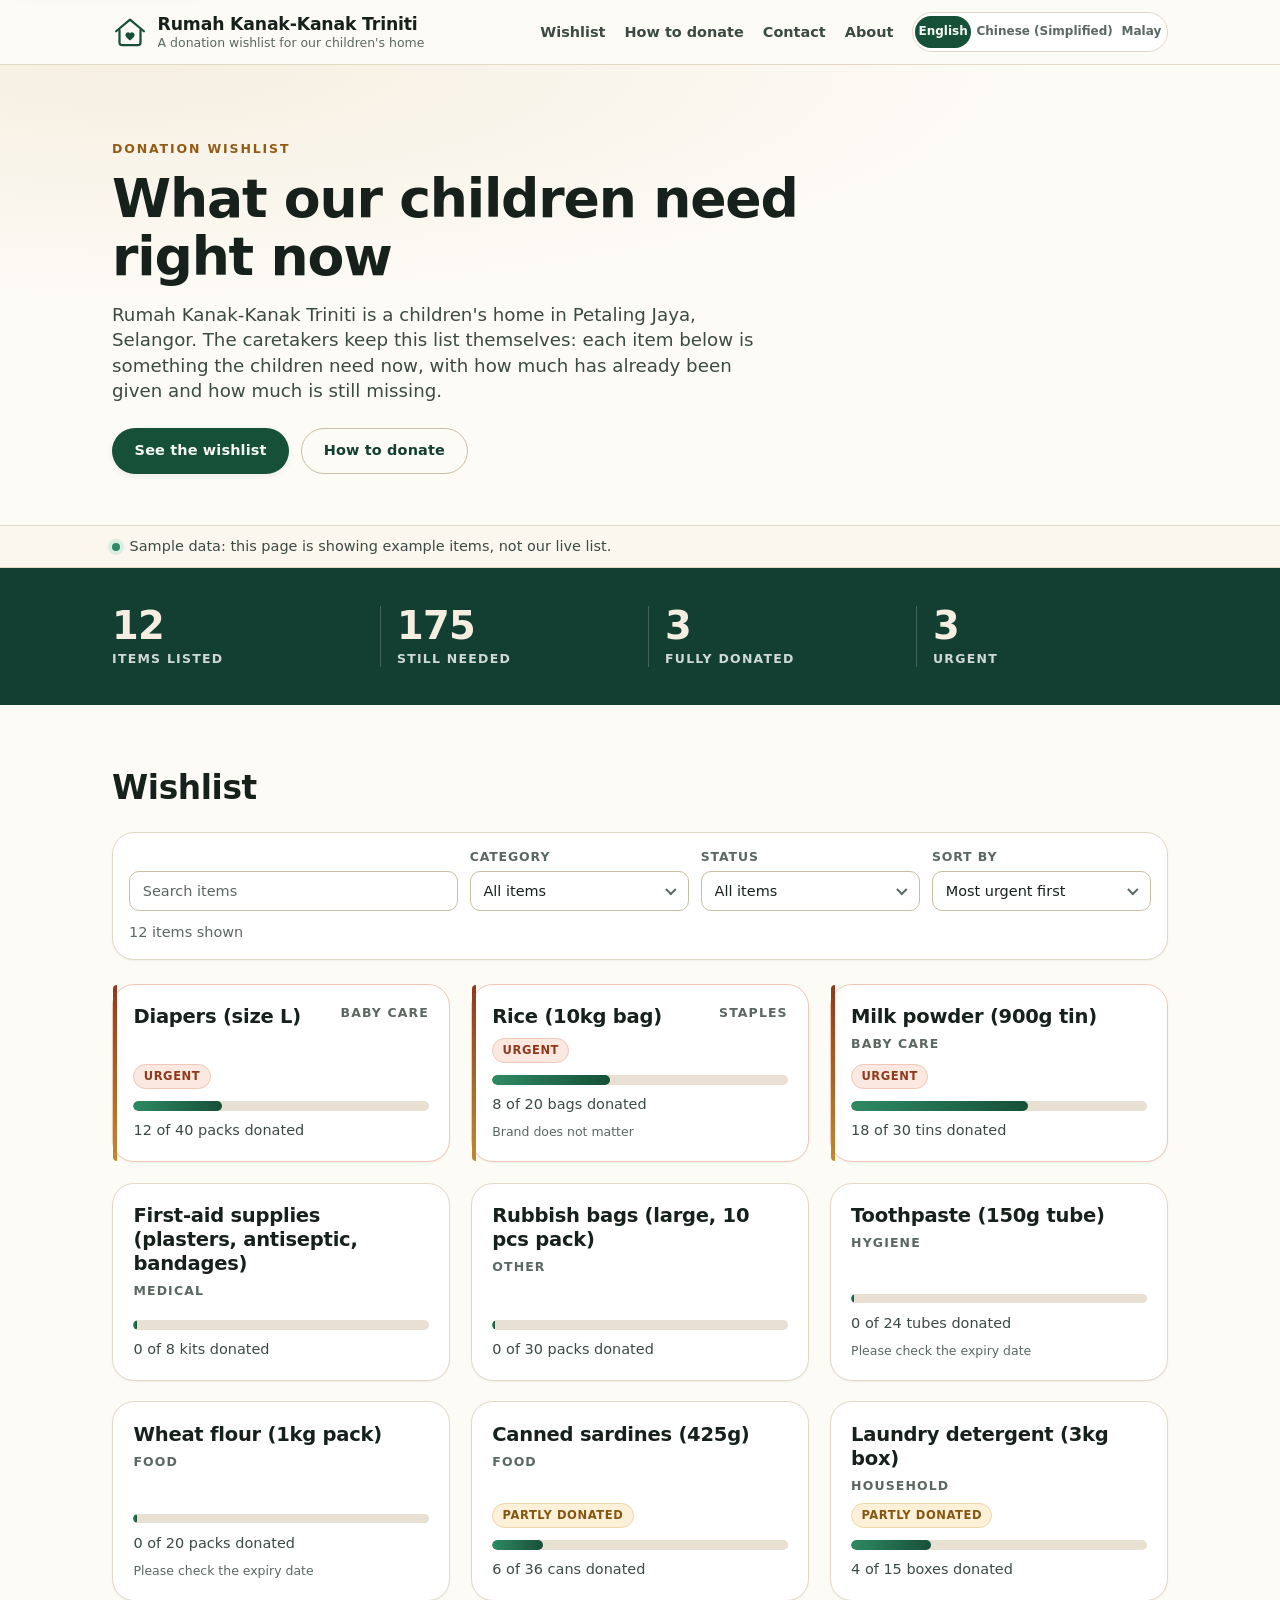
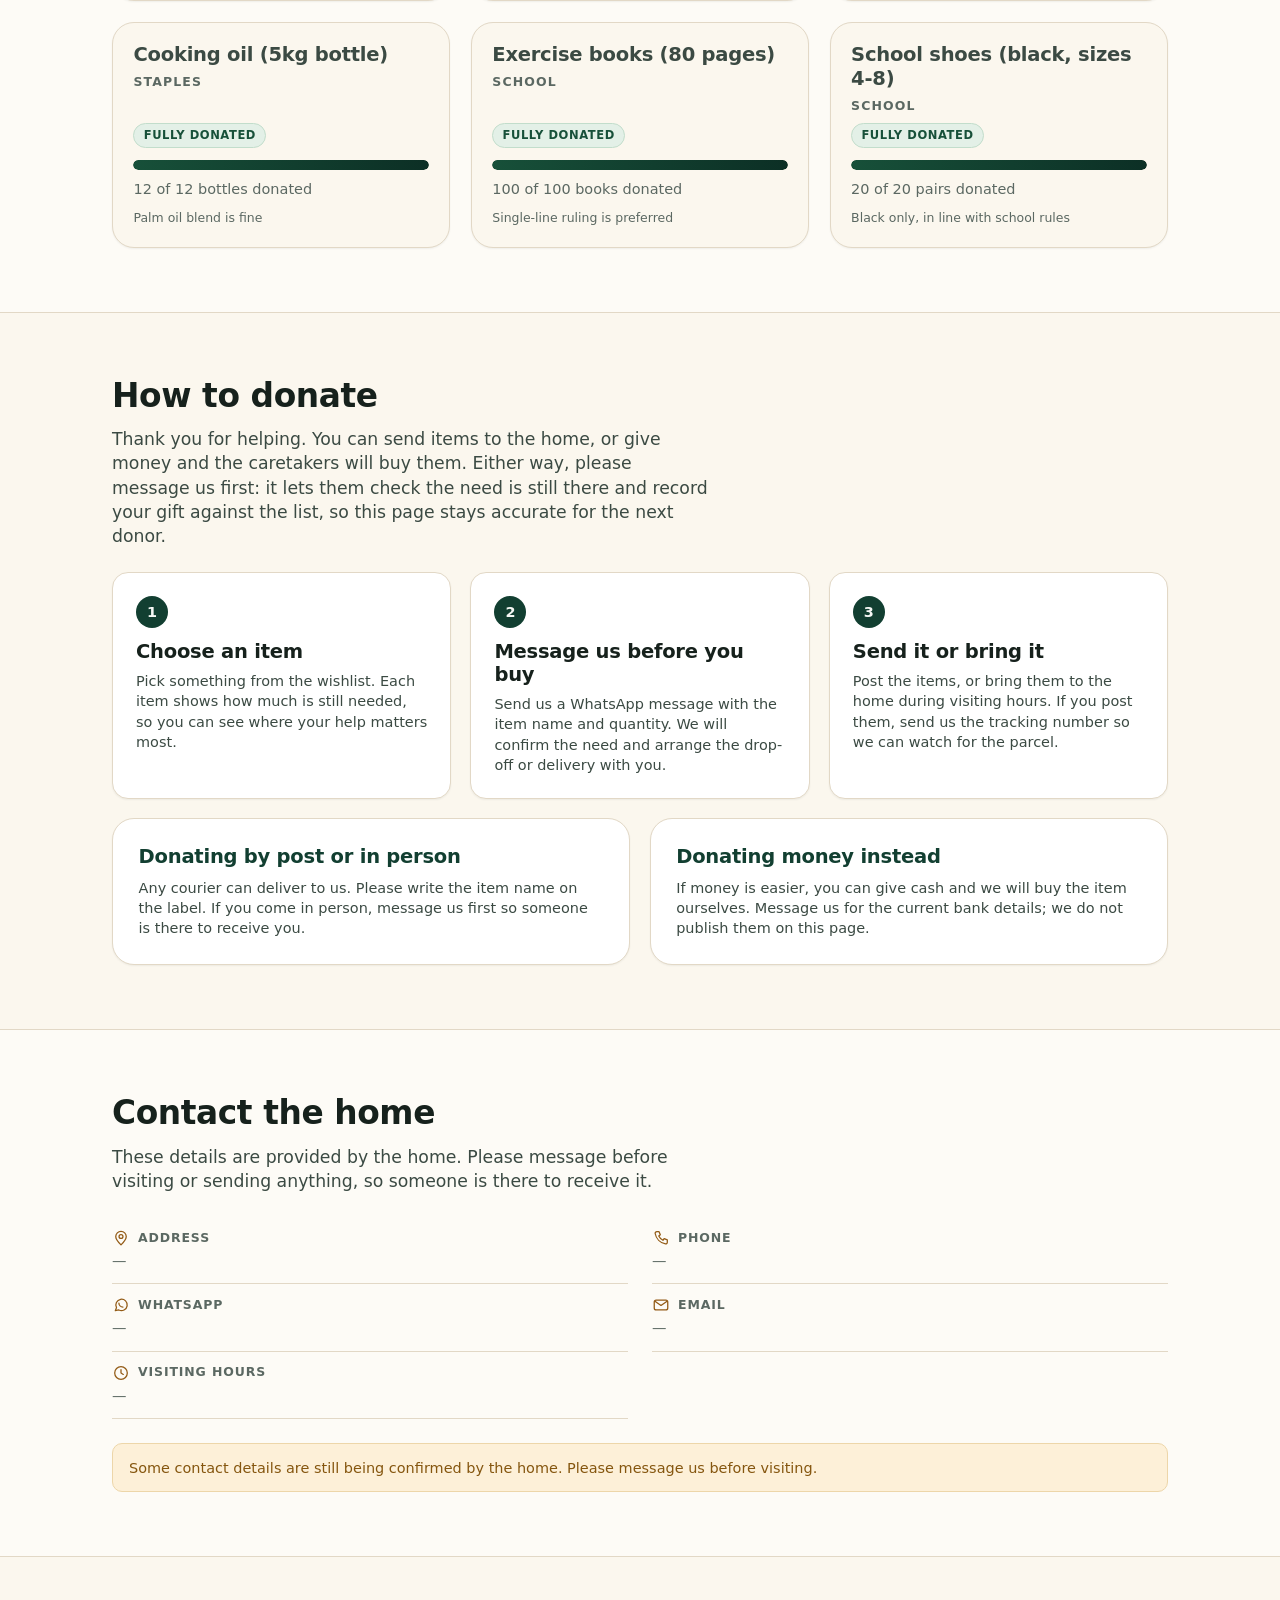
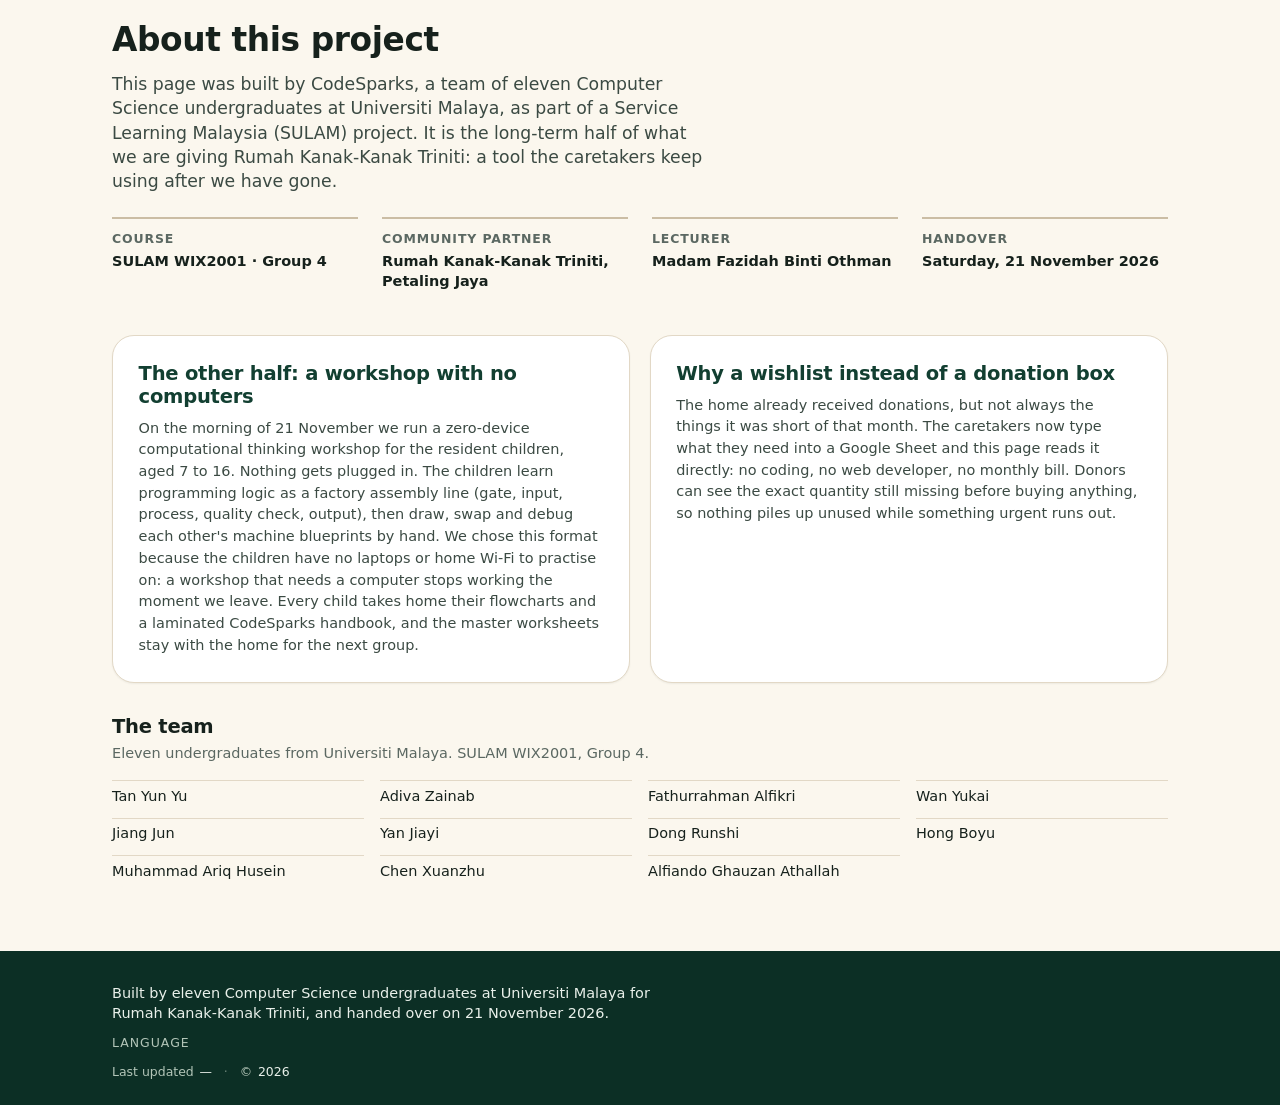
==== commit 52605600: "About: credit the CodeSparks team and rewrite the copy from the proposal - New About section after C" ====
--- a/index.html
+++ b/index.html
@@ -33,6 +33,7 @@
         <li><a href="#wishlist" data-i18n="nav.wishlist"></a></li>
         <li><a href="#how-to-donate" data-i18n="nav.howToDonate"></a></li>
         <li><a href="#contact" data-i18n="nav.contact"></a></li>
+        <li><a href="#about" data-i18n="nav.about"></a></li>
       </ul>
     </nav>
 
@@ -232,6 +233,61 @@
     </div>
   </section>
 
+  <section class="section about" id="about">
+    <div class="shell">
+      <div class="section-head">
+        <h2 class="section-title" data-i18n="about.title"></h2>
+        <p class="section-intro" data-i18n="about.intro"></p>
+      </div>
+
+      <dl class="about__facts">
+        <div class="fact">
+          <dt class="fact__label" data-i18n="about.course"></dt>
+          <dd class="fact__value">SULAM WIX2001 &#183; Group 4</dd>
+        </div>
+        <div class="fact">
+          <dt class="fact__label" data-i18n="about.partner"></dt>
+          <dd class="fact__value">Rumah Kanak-Kanak Triniti, Petaling Jaya</dd>
+        </div>
+        <div class="fact">
+          <dt class="fact__label" data-i18n="about.lecturer"></dt>
+          <dd class="fact__value">Madam Fazidah Binti Othman</dd>
+        </div>
+        <div class="fact">
+          <dt class="fact__label" data-i18n="about.date"></dt>
+          <dd class="fact__value" data-i18n="about.dateValue"></dd>
+        </div>
+      </dl>
+
+      <div class="about__body">
+        <article class="about-block">
+          <h3 class="about-block__title" data-i18n="about.workshopTitle"></h3>
+          <p class="about-block__body" data-i18n="about.workshopBody"></p>
+        </article>
+        <article class="about-block">
+          <h3 class="about-block__title" data-i18n="about.wishlistTitle"></h3>
+          <p class="about-block__body" data-i18n="about.wishlistBody"></p>
+        </article>
+      </div>
+
+      <h3 class="about__team-title" data-i18n="about.teamTitle"></h3>
+      <p class="about__team-note" data-i18n="about.teamNote"></p>
+      <ul class="team">
+        <li class="team__member">Tan Yun Yu</li>
+        <li class="team__member">Adiva Zainab</li>
+        <li class="team__member">Fathurrahman Alfikri</li>
+        <li class="team__member">Wan Yukai</li>
+        <li class="team__member">Jiang Jun</li>
+        <li class="team__member">Yan Jiayi</li>
+        <li class="team__member">Dong Runshi</li>
+        <li class="team__member">Hong Boyu</li>
+        <li class="team__member">Muhammad Ariq Husein</li>
+        <li class="team__member">Chen Xuanzhu</li>
+        <li class="team__member">Alfiando Ghauzan Athallah</li>
+      </ul>
+    </div>
+  </section>
+
 </main>
 
 <footer class="site-footer">
--- a/assets/css/style.css
+++ b/assets/css/style.css
@@ -40,6 +40,11 @@
   --text-on-dark: #f6f8f5;
   --focus: #1f6b4a;
 
+  /* text-only greens: these carry link/label colour, never a background, so
+     the dark theme can lift them independently of the green surfaces below. */
+  --link: #175039;
+  --link-strong: #123f31;
+
   /* semantic accents */
   --accent-heading: #123f31;
   --header-bg: rgba(253, 251, 246, 0.92);
@@ -100,6 +105,8 @@
 
   --shell-max: 1120px;
   --header-h: 64px;
+  /* height of the sticky header, used to keep anchor targets clear of it */
+  --anchor-offset: 88px;
 }
 
 @media (prefers-color-scheme: dark) {
@@ -121,6 +128,9 @@
     --text-on-dark: #f2f7f3;
     --focus: #7fd4a8;
 
+    --link: #58c08d;
+    --link-strong: #7fd4a8;
+
     --green-600: #2e8a63;
     --green-500: #58c08d;
     --green-100: #1b3a2d;
@@ -166,7 +176,7 @@
 html {
   -webkit-text-size-adjust: 100%;
   scroll-behavior: smooth;
-  scroll-padding-top: calc(var(--header-h) + 12px);
+  scroll-padding-top: var(--anchor-offset);
 }
 
 body {
@@ -213,13 +223,13 @@
 }
 
 a {
-  color: var(--green-700);
+  color: var(--link);
   text-underline-offset: 0.18em;
   text-decoration-thickness: 0.06em;
 }
 
 a:hover {
-  color: var(--green-800);
+  color: var(--link-strong);
 }
 
 button {
@@ -278,9 +288,9 @@
 
 .site-header__inner {
   display: flex;
-  flex-wrap: wrap;
+  flex-wrap: nowrap;
   align-items: center;
-  gap: var(--s-2) var(--s-4);
+  gap: var(--s-2) var(--s-3);
   min-height: var(--header-h);
   padding-block: var(--s-2);
 }
@@ -289,8 +299,11 @@
   display: flex;
   align-items: center;
   gap: 0.65rem;
-  flex: 1 1 auto;
-  min-width: 0;
+  /* Basis min-content: the row breaks only when even the longest word of the
+     name no longer fits beside the switcher, so a long tagline can never push
+     the switcher onto a row of its own. min-width stays auto, which is what
+     makes the name the floor the other two items have to fit around. */
+  flex: 1 1 min-content;
   margin-right: auto;
   padding-block: 0.15rem;
   color: var(--ink);
@@ -301,14 +314,16 @@
   flex: none;
   width: 36px;
   height: 36px;
-  color: var(--green-700);
+  color: var(--link);
 }
 
 .brand__text {
   display: flex;
   flex-direction: column;
   gap: 0.12rem;
-  min-width: 0;
+  /* Takes whatever width the brand has left over so the tagline can use it;
+     min-width stays auto, so the name's longest word is still the hard floor. */
+  flex: 1 1 auto;
   line-height: 1.15;
 }
 
@@ -316,7 +331,15 @@
   font-size: clamp(0.97rem, 0.94rem + 0.25vw, 1.08rem);
   font-weight: 700;
   letter-spacing: -0.01em;
-  overflow-wrap: anywhere;
+  /* The organisation name is the page's trust anchor: it is never clipped and
+     never ellipsised. It wraps instead, but only down to about half of its full
+     width, so the worst case is two lines - never a squeezed sliver. This floor
+     is also what stops the brand from absorbing all of the row's shrinkage:
+     when the three header items no longer fit, the switcher and the nav give way
+     before the name does. 10.4em is the width at which "Rumah Kanak-Kanak"
+     still fits on one line at the smallest font this rule can resolve. */
+  line-height: 1.2;
+  min-width: 10.4em;
 }
 
 .brand__tagline {
@@ -325,10 +348,16 @@
   white-space: nowrap;
   overflow: hidden;
   text-overflow: ellipsis;
+  /* First thing to give way. width 0 keeps a long translation out of the brand's
+     minimum width, and min-width 100% lets it use whatever width the brand has
+     left over - so it truncates here rather than squeezing the name. */
+  width: 0;
+  min-width: 100%;
+  max-width: 24em;
 }
 
 .site-nav {
-  flex: 0 1 auto;
+  flex: 0 0 auto;
   min-width: 0;
 }
 
@@ -342,6 +371,10 @@
 .site-nav__list a {
   display: inline-block;
   padding: 0.45rem 0.6rem;
+  /* The label wraps rather than the type shrinking: a donor reading this on a
+     phone must not be handed 11px navigation to keep a row on one line. */
+  white-space: normal;
+  line-height: 1.15;
   border-radius: var(--r-sm);
   font-size: var(--fs-sm);
   font-weight: 600;
@@ -352,12 +385,16 @@
 
 .site-nav__list a:hover {
   background-color: var(--sand-100);
-  color: var(--green-800);
+  color: var(--link-strong);
 }
 
 .lang {
   display: flex;
-  flex: none;
+  flex-wrap: wrap;
+  flex: 0 0 auto;
+  min-width: 0;
+  max-width: 100%;
+  justify-content: center;
   gap: 0.15rem;
   padding: 0.2rem;
   background-color: var(--surface);
@@ -366,21 +403,30 @@
 }
 
 .lang__btn {
-  padding: 0.34rem 0.58rem;
+  display: inline-flex;
+  align-items: center;
+  justify-content: center;
+  min-height: 32px;
+  padding: 0.32rem 0.46rem;
+  max-width: 100%;
   border: 0;
   border-radius: var(--r-pill);
   background-color: transparent;
   color: var(--ink-mute);
-  font-size: var(--fs-xs);
+  /* 12px is the floor for every header control at every width; the label wraps
+     onto a second line instead of the type dropping below it. */
+  font-size: max(0.72rem, 12px);
   font-weight: 700;
   letter-spacing: 0.03em;
+  white-space: normal;
+  line-height: 1.15;
   cursor: pointer;
   transition: background-color 0.16s ease, color 0.16s ease;
 }
 
 .lang__btn:hover {
   background-color: var(--sand-100);
-  color: var(--green-800);
+  color: var(--link-strong);
 }
 
 .lang__btn[aria-pressed="true"],
@@ -424,14 +470,14 @@
 
 .btn--ghost {
   background-color: transparent;
-  color: var(--green-800);
+  color: var(--link-strong);
   border-color: var(--line-strong);
 }
 
 .btn--ghost:hover {
   background-color: var(--sand-100);
   border-color: var(--green-600);
-  color: var(--green-800);
+  color: var(--link-strong);
 }
 
 .btn:active {
@@ -1054,6 +1100,13 @@
   overflow-wrap: anywhere;
 }
 
+/* a detail the home has not confirmed yet: an em dash, held at muted weight
+   so it never reads as a real value. The warning note below the list says why. */
+.contact__value.is-missing {
+  color: var(--ink-mute);
+  font-size: var(--fs-sm);
+}
+
 .contact__note {
   margin-top: var(--s-5);
   padding: 0.85rem 1rem;
@@ -1065,7 +1118,99 @@
   line-height: 1.4;
 }
 
-/* 13. Footer -------------------------------------------------------------- */
+/* 13. About --------------------------------------------------------------- */
+.about {
+  background-color: var(--surface-alt);
+  border-top: 1px solid var(--line);
+}
+
+.about__facts {
+  display: grid;
+  grid-template-columns: repeat(4, minmax(0, 1fr));
+  gap: 0 var(--s-5);
+  margin: 0 0 var(--s-6);
+}
+
+.fact {
+  min-width: 0;
+  padding-block: var(--s-3);
+  border-top: 2px solid var(--line-strong);
+}
+
+.fact__label {
+  margin: 0 0 0.3rem;
+  font-size: var(--fs-xs);
+  font-weight: 700;
+  letter-spacing: 0.07em;
+  text-transform: uppercase;
+  color: var(--ink-mute);
+}
+
+.fact__value {
+  margin: 0;
+  font-size: var(--fs-sm);
+  font-weight: 600;
+  color: var(--ink);
+  line-height: 1.35;
+  overflow-wrap: anywhere;
+}
+
+.about__body {
+  display: grid;
+  grid-template-columns: repeat(2, minmax(0, 1fr));
+  gap: clamp(0.9rem, 1.5vw, 1.25rem);
+}
+
+.about-block {
+  min-width: 0;
+  padding: clamp(1.2rem, 2vw, 1.7rem);
+  background-color: var(--surface);
+  border: 1px solid var(--line);
+  border-radius: var(--r-lg);
+  box-shadow: var(--shadow-xs);
+}
+
+.about-block__title {
+  margin: 0 0 0.6rem;
+  font-size: var(--fs-h3);
+  color: var(--accent-heading);
+}
+
+.about-block__body {
+  margin: 0;
+  font-size: var(--fs-sm);
+  color: var(--ink-soft);
+  line-height: 1.5;
+}
+
+.about__team-title {
+  margin: var(--s-6) 0 0.4rem;
+  font-size: var(--fs-h3);
+  color: var(--ink);
+}
+
+.about__team-note {
+  margin: 0 0 var(--s-4);
+  font-size: var(--fs-sm);
+  color: var(--ink-mute);
+}
+
+.team {
+  display: grid;
+  grid-template-columns: repeat(4, minmax(0, 1fr));
+  gap: 0.4rem var(--s-4);
+}
+
+.team__member {
+  min-width: 0;
+  padding-block: 0.35rem;
+  border-top: 1px solid var(--line);
+  font-size: var(--fs-sm);
+  color: var(--ink);
+  overflow-wrap: anywhere;
+}
+
+/* 14. Footer -------------------------------------------------------------- */
 .site-footer {
   padding-block: var(--s-6) var(--s-5);
   background-color: var(--footer-bg);
@@ -1119,7 +1264,7 @@
   color: var(--footer-fg);
 }
 
-/* 14. Utilities ----------------------------------------------------------- */
+/* 15. Utilities ----------------------------------------------------------- */
 .skip-link {
   position: fixed;
   top: 0.5rem;
@@ -1156,20 +1301,66 @@
   border: 0;
 }
 
-/* 15. Responsive ---------------------------------------------------------- */
+/* 16. Responsive ---------------------------------------------------------- */
 @media (max-width: 1023px) {
   .grid {
     grid-template-columns: repeat(2, minmax(0, 1fr));
   }
 
+  .about__facts,
+  .team {
+    grid-template-columns: repeat(2, minmax(0, 1fr));
+  }
+
   .controls {
     grid-template-columns: repeat(2, minmax(0, 1fr));
   }
 }
 
-@media (max-width: 900px) {
+/* From 1200px the shell is at its 1120px cap, so the row width is fixed; the
+   switcher and the nav are trimmed here so the three items fit side by side with
+   the organisation name still on one line. */
+@media (min-width: 1200px) {
+  .site-header__inner {
+    column-gap: 0.625rem;
+  }
+
+  .brand {
+    gap: 0.6rem;
+  }
+
+  .site-nav__list a {
+    padding-inline: 0.52rem;
+  }
+
+  .lang {
+    padding: 0.16rem;
+  }
+
+  /* The 12px floor makes the three labels ~13px wider in total; the inline
+     padding gives that back so the row stays at 65px. */
+  .lang__btn {
+    padding-inline: 0.2rem;
+    letter-spacing: 0;
+  }
+}
+
+/* Up to 1199px the brand and the switcher share the first row and the nav takes
+   a row of its own: side by side the three items do not fit once the Malay
+   labels are in play, and the brand must never be the one that gives way. */
+@media (max-width: 1199px) {
+  :root {
+    --anchor-offset: 130px;
+  }
+
+  .site-header__inner {
+    flex-wrap: wrap;
+    row-gap: 0.2rem;
+  }
+
   .site-nav {
     order: 3;
+    flex: 0 1 auto;
     flex-basis: 100%;
     margin-top: -0.15rem;
   }
@@ -1178,6 +1369,21 @@
     gap: 0 0.1rem;
   }
 
+  /* The switcher never wraps into a second row of its own: a third header row
+     costs ~43px for nothing, and the space it would take is what pays for the
+     12px type floor. Its buttons shrink and wrap their labels instead. */
+  .lang {
+    flex: 0 1 auto;
+    flex-wrap: nowrap;
+  }
+
+  .lang__btn {
+    flex: 0 1 auto;
+    min-width: 0;
+  }
+}
+
+@media (max-width: 900px) {
   .steps {
     grid-template-columns: repeat(2, minmax(0, 1fr));
   }
@@ -1188,6 +1394,31 @@
 }
 
 @media (max-width: 767px) {
+  /* The header reaches 124px here in Malay, so the 130px inherited from the
+     1199 block left almost no clearance under a sticky bar. */
+  :root {
+    --anchor-offset: 144px;
+  }
+
+  /* Just above 639px the first row is a few pixels short of fitting the brand
+     beside the switcher; compacting the switcher keeps the header at two rows
+     instead of paying ~23px for a third one. */
+  .lang {
+    padding: 0.14rem;
+  }
+
+  .lang__btn {
+    padding-inline: 0.34rem;
+    font-size: max(0.68rem, 12px);
+    letter-spacing: 0.01em;
+  }
+
+  /* The extra header row the 12px floor costs at 640-767px is paid for here
+     rather than out of the type. */
+  .site-header__inner {
+    padding-block: 0.3rem;
+  }
+
   .stats__grid {
     grid-template-columns: repeat(2, minmax(0, 1fr));
     gap: var(--s-4) var(--s-3);
@@ -1200,7 +1431,8 @@
 
   .steps,
   .donate__cards,
-  .contact__list {
+  .contact__list,
+  .about__body {
     grid-template-columns: minmax(0, 1fr);
   }
 
@@ -1210,6 +1442,13 @@
 }
 
 @media (max-width: 639px) {
+  /* 401-639px is the tallest header in the project (139px in Malay): the brand
+     row, the switcher row and the nav row all stack. 132px put the anchor
+     target behind the bar, so the offset clears 139px with room to spare. */
+  :root {
+    --anchor-offset: 158px;
+  }
+
   .grid {
     grid-template-columns: minmax(0, 1fr);
   }
@@ -1219,16 +1458,77 @@
     gap: var(--s-2);
   }
 
+  /* The tagline is already gone below 639px; the height comes from the
+     switcher taking a whole row and the nav following on its own. Every row
+     below is trimmed so those rows stay under 130px. */
   .brand__tagline {
     display: none;
   }
 
   .site-header__inner {
-    gap: 0.35rem var(--s-2);
+    gap: 0.25rem var(--s-2);
+    padding-block: 0.3rem;
+  }
+
+  .brand__mark {
+    width: 30px;
+    height: 30px;
+  }
+
+  .brand__name {
+    font-size: 0.92rem;
+  }
+
+  .lang {
+    flex: 0 0 auto;
+    min-width: 0;
+    max-width: 100%;
+    justify-content: center;
+    padding: 0.12rem;
   }
 
   .lang__btn {
-    padding: 0.32rem 0.45rem;
+    display: inline-flex;
+    align-items: center;
+    justify-content: center;
+    min-height: 32px;
+    padding: 0.28rem 0.34rem;
+    font-size: max(0.66rem, 12px);
+    letter-spacing: 0.01em;
+    text-align: center;
+  }
+
+  /* The Malay labels are the longest; they wrap onto a second line before the
+     type is allowed below the floor. */
+  .site-nav__list a {
+    padding: 0.34rem 0.44rem;
+    font-size: max(0.78rem, 12px);
+  }
+
+  .site-nav__list {
+    flex-wrap: wrap;
+    justify-content: flex-start;
+  }
+}
+
+/* Below 400px the Malay labels are the tightest fit in the project; the row
+   sizes are trimmed further so the nav stays on one line there too. */
+@media (max-width: 400px) {
+  .lang {
+    gap: 0.1rem;
+    padding: 0.08rem;
+  }
+
+  .lang__btn {
+    padding: 0.24rem 0.16rem;
+    font-size: max(0.6rem, 12px);
+  }
+
+  /* At 320-350px the Malay nav needs ~26px more than the row has at the sizes
+     above; it takes it as a second line per label, not as smaller type. */
+  .site-nav__list a {
+    padding: 0.28rem 0.2rem;
+    font-size: max(0.68rem, 12px);
   }
 
   .hero__title {
@@ -1236,7 +1536,7 @@
   }
 }
 
-/* 16. Reduced motion ------------------------------------------------------ */
+/* 17. Reduced motion ------------------------------------------------------ */
 @media (prefers-reduced-motion: reduce) {
   html {
     scroll-behavior: auto;
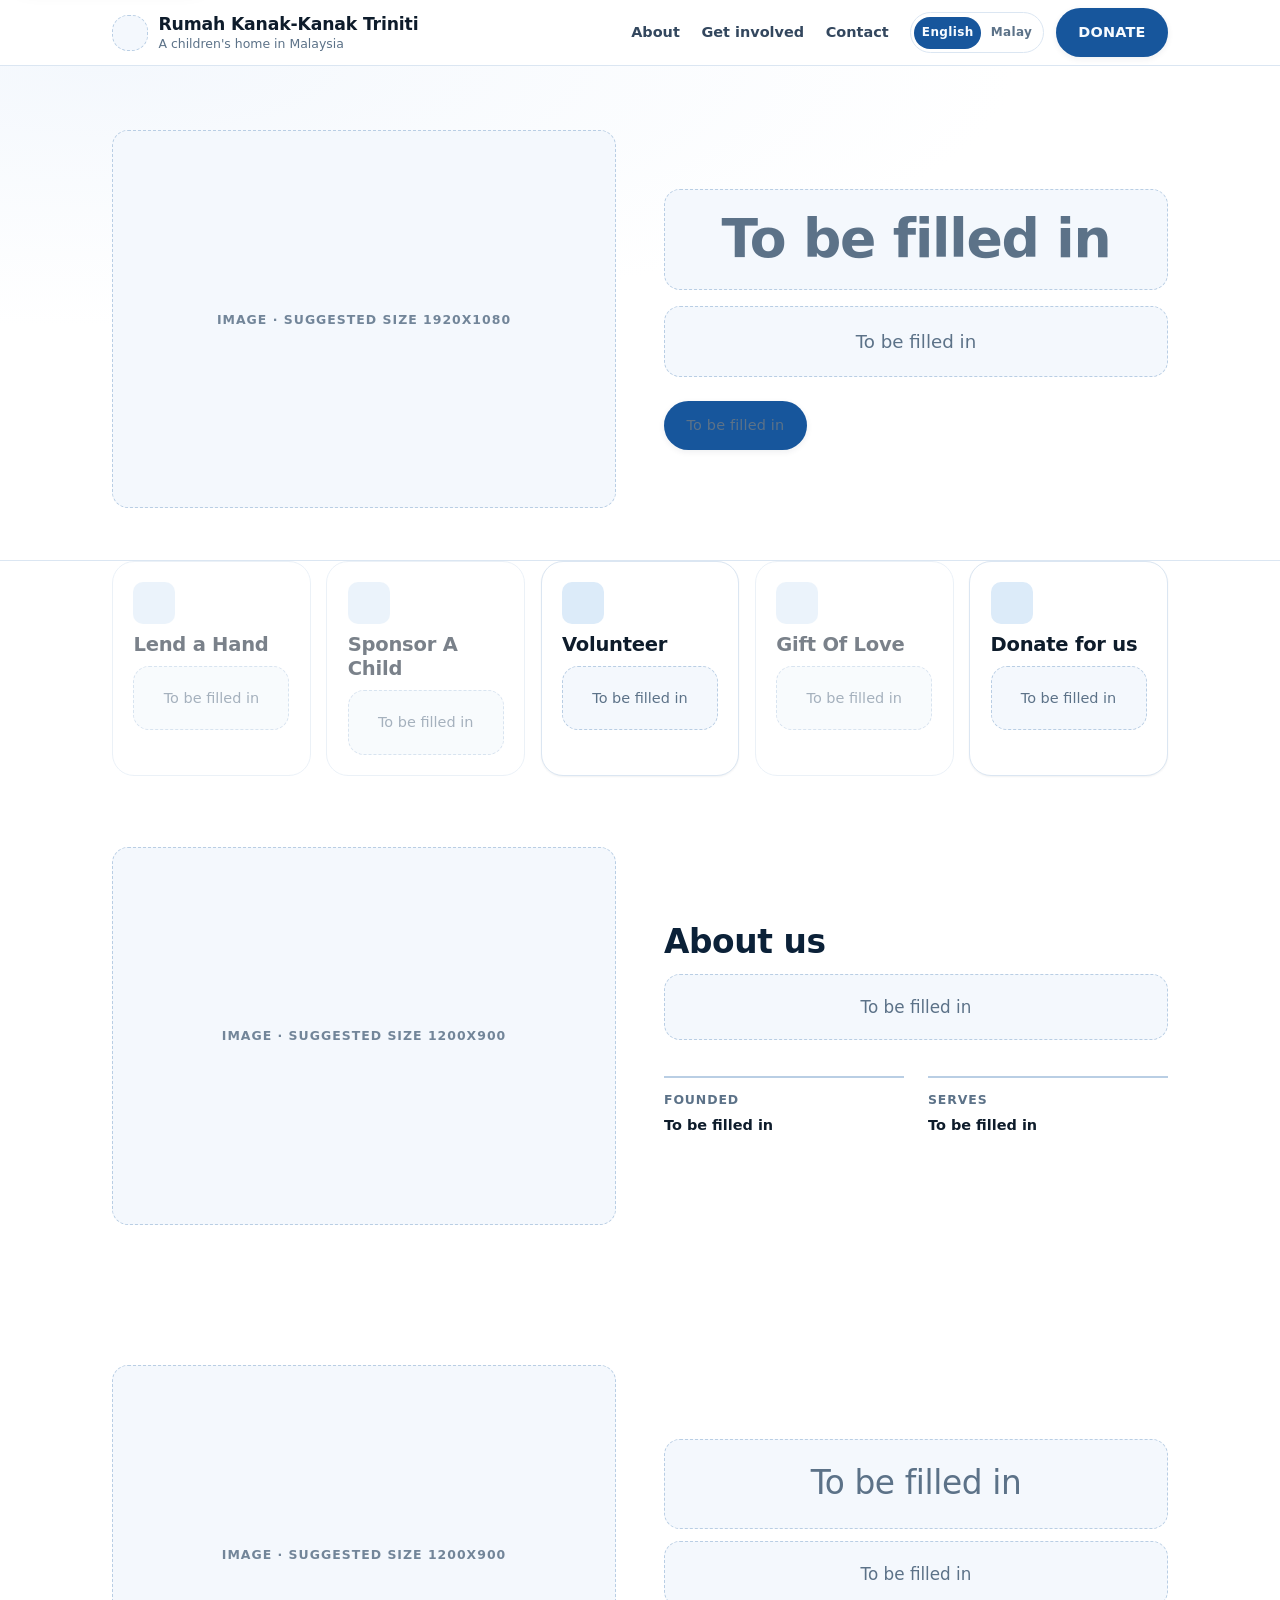
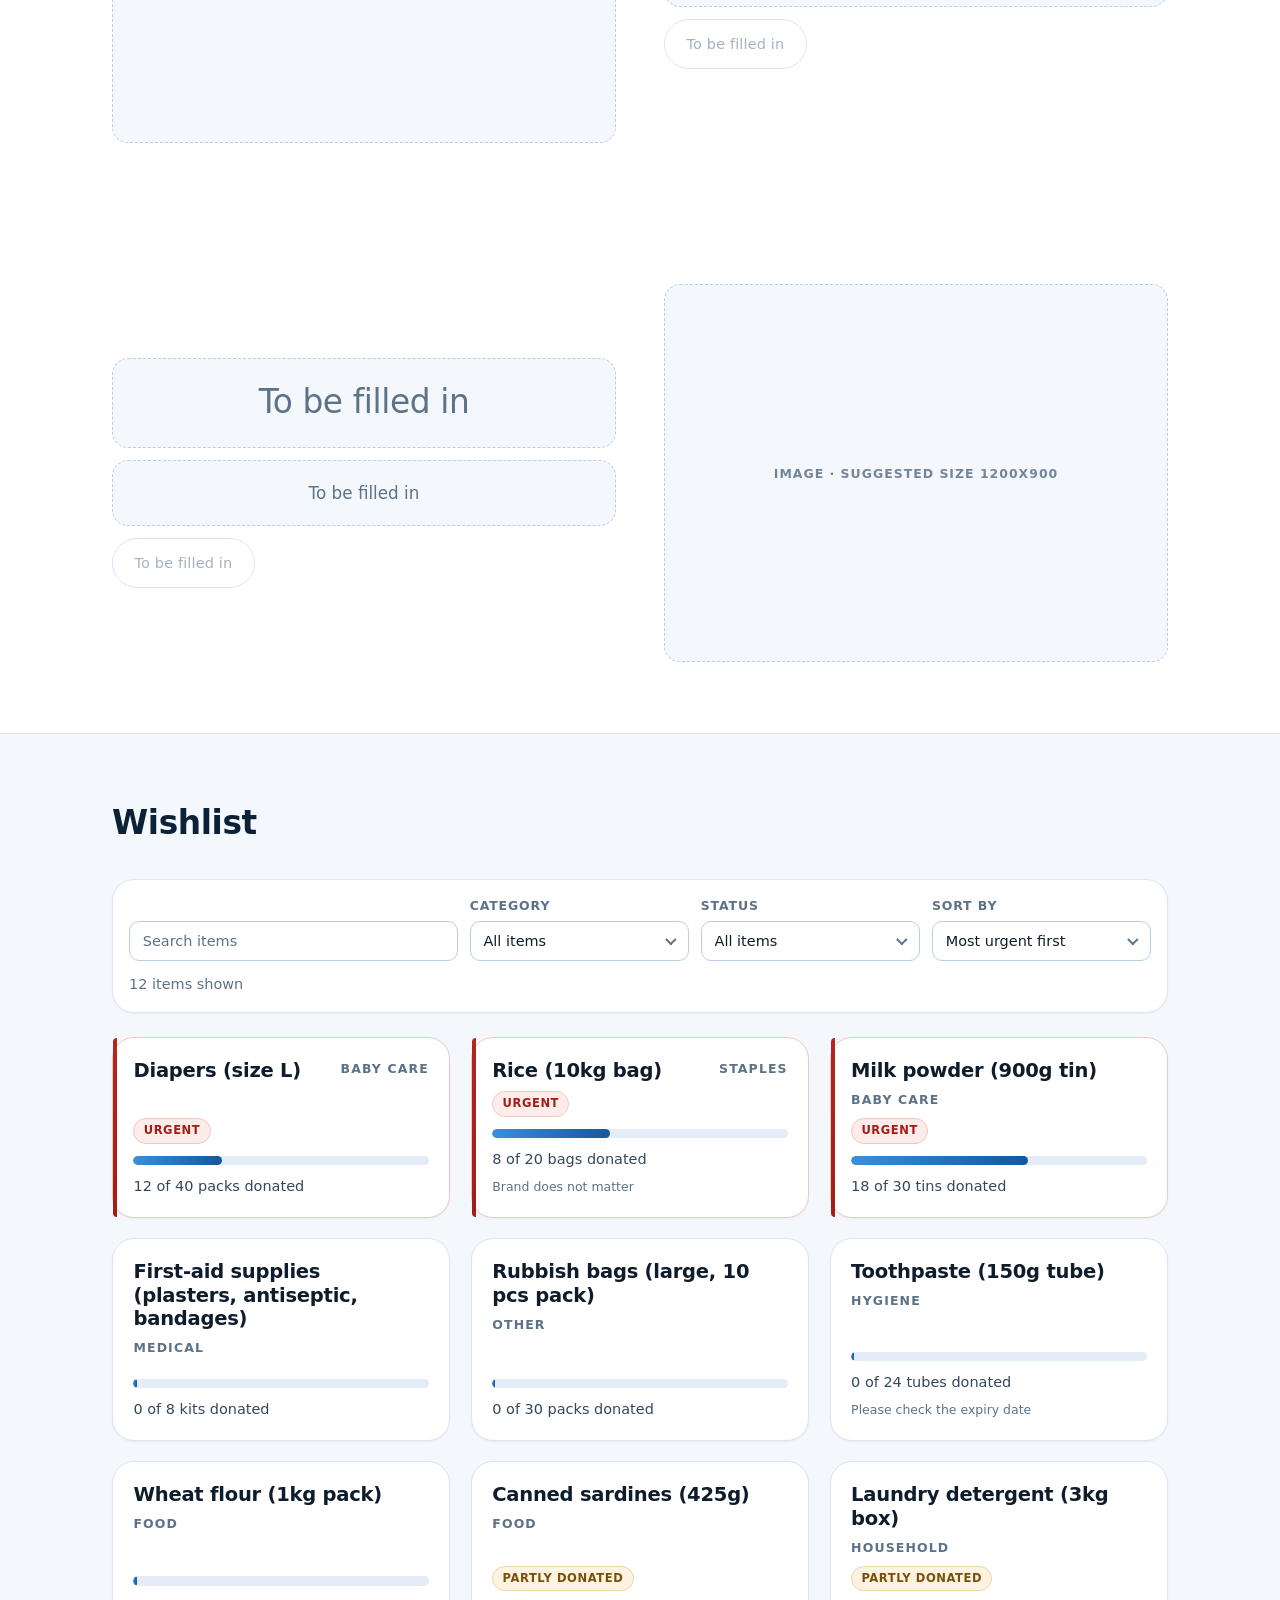
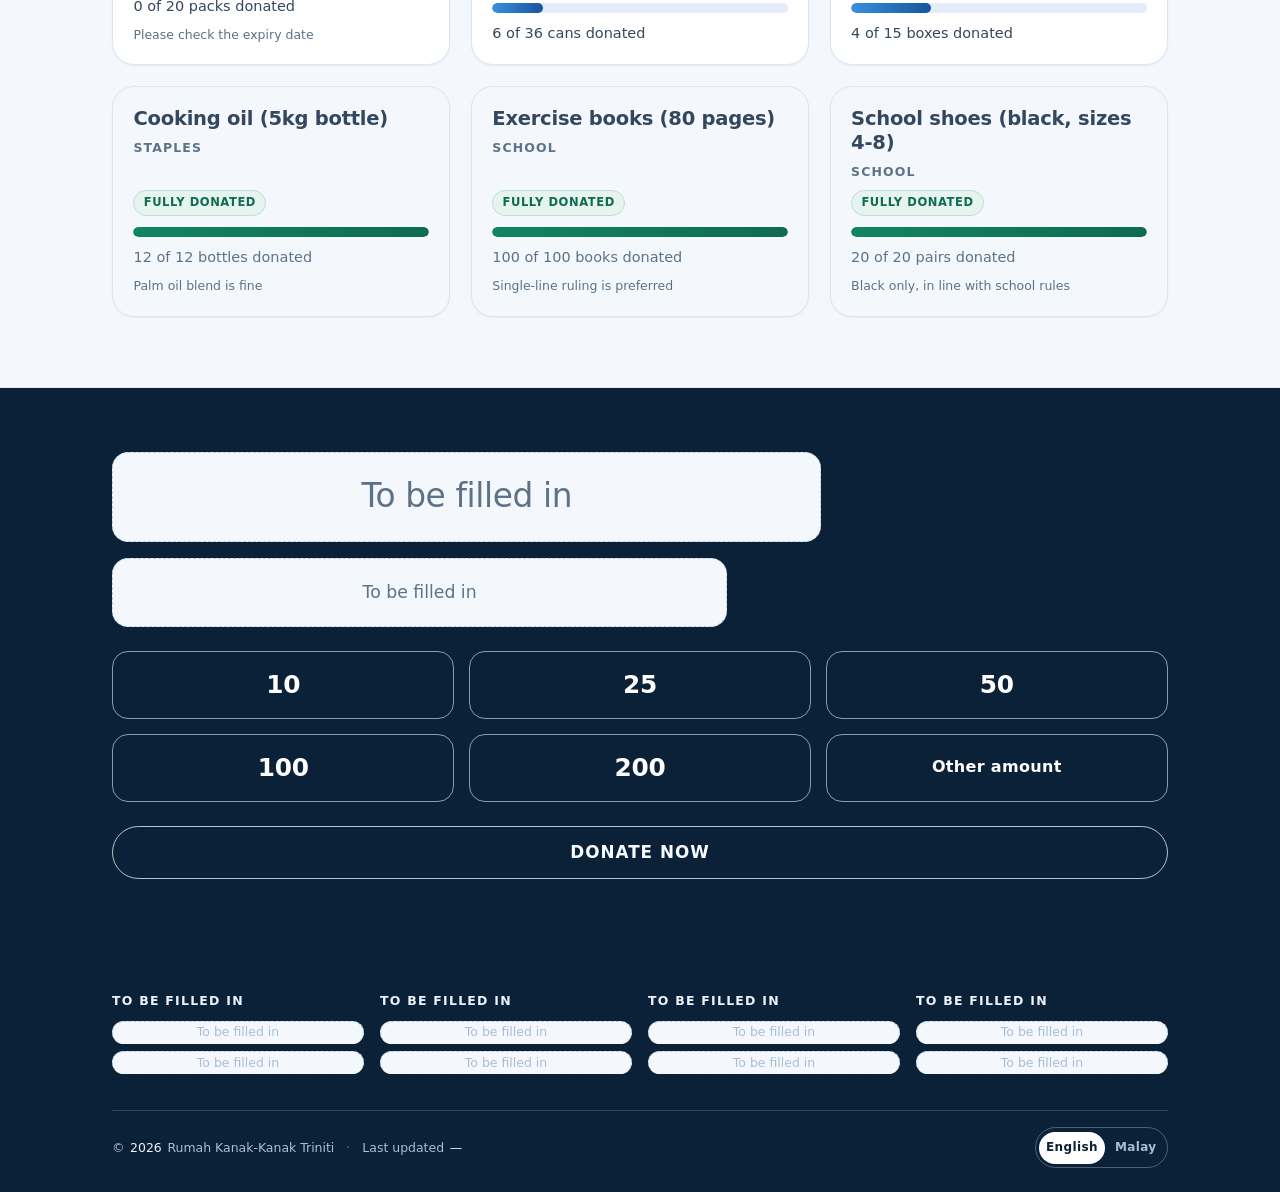
==== commit b0f1b312: "Rebuild the site: four pages, two languages, navy/blue identity Rebuilt per docs/REDESIGN-PLAN.md v9" ====
--- a/index.html
+++ b/index.html
@@ -4,90 +4,129 @@
 <meta charset="utf-8">
 <meta name="viewport" content="width=device-width, initial-scale=1">
 <meta name="color-scheme" content="light dark">
-<meta name="theme-color" content="#fdfbf6" media="(prefers-color-scheme: light)">
-<meta name="theme-color" content="#0d1714" media="(prefers-color-scheme: dark)">
-<title>Donation Wishlist — Rumah Kanak-Kanak Triniti</title>
-<meta name="description" content="The current needs list for Rumah Kanak-Kanak Triniti: what the children need, what is already covered, and the two simple ways to donate items or money.">
+<meta name="theme-color" content="#ffffff" media="(prefers-color-scheme: light)">
+<meta name="theme-color" content="#0a1622" media="(prefers-color-scheme: dark)">
+<title>Rumah Kanak-Kanak Triniti - Donation Wishlist</title>
+<meta name="description" content="What the children at Rumah Kanak-Kanak Triniti need right now, and the two simple ways to give: send an item from the list, or donate money.">
 <link rel="icon" href="favicon.svg" type="image/svg+xml">
 <link rel="stylesheet" href="assets/css/style.css">
 </head>
-<body>
+<body data-page="index">
 <a class="skip-link" href="#main" data-i18n="a11y.skip"></a>
-
-<header class="site-header">
-  <div class="site-header__inner shell">
-    <a class="brand" href="#main">
-      <svg class="brand__mark" viewBox="0 0 48 48" aria-hidden="true" focusable="false">
-        <path d="M5.5 23 24 7.5 42.5 23" fill="none" stroke="currentColor" stroke-width="3" stroke-linecap="round" stroke-linejoin="round"/>
-        <path d="M10 21.5V38a3.5 3.5 0 0 0 3.5 3.5h21A3.5 3.5 0 0 0 38 38V21.5" fill="none" stroke="currentColor" stroke-width="3" stroke-linecap="round" stroke-linejoin="round"/>
-        <path d="M24 35.4c-3.7-2.7-6.2-4.9-6.2-7.6a3.5 3.5 0 0 1 6.2-2.1 3.5 3.5 0 0 1 6.2 2.1c0 2.7-2.5 4.9-6.2 7.6Z" fill="currentColor"/>
-      </svg>
-      <span class="brand__text">
-        <span class="brand__name" data-i18n="site.name"></span>
-        <span class="brand__tagline" data-i18n="site.tagline"></span>
-      </span>
-    </a>
-
-    <nav class="site-nav">
-      <ul class="site-nav__list">
-        <li><a href="#wishlist" data-i18n="nav.wishlist"></a></li>
-        <li><a href="#how-to-donate" data-i18n="nav.howToDonate"></a></li>
-        <li><a href="#contact" data-i18n="nav.contact"></a></li>
-        <li><a href="#about" data-i18n="nav.about"></a></li>
-      </ul>
-    </nav>
-
-    <div class="lang" id="lang-switcher" role="group" data-i18n-aria="lang.label">
-      <button class="lang__btn" type="button" data-locale="en" aria-pressed="false" data-i18n="lang.en"></button>
-      <button class="lang__btn" type="button" data-locale="zh" aria-pressed="false" data-i18n="lang.zh"></button>
-      <button class="lang__btn" type="button" data-locale="ms" aria-pressed="false" data-i18n="lang.ms"></button>
-    </div>
-  </div>
-</header>
+<div id="site-header"></div>
 
 <main id="main" tabindex="-1">
 
   <section class="hero">
     <div class="shell">
+      <div class="hero__media">
+        <div class="ph ph--image" data-cfg-img="content.hero.image" data-cfg-alt="content.hero.imageAlt" data-ph-size="1920x1080"></div>
+      </div>
       <div class="hero__content">
-        <p class="hero__eyebrow" data-i18n="hero.eyebrow"></p>
-        <h1 class="hero__title" data-i18n="hero.title"></h1>
-        <p class="hero__subtitle" data-i18n="hero.subtitle"></p>
+        <h1 class="hero__title ph ph--text" data-cfg="content.hero.title"></h1>
+        <p class="hero__subtitle ph ph--text" data-cfg="content.hero.subtitle"></p>
         <div class="hero__actions">
-          <a class="btn btn--primary" href="#wishlist" data-i18n="hero.ctaPrimary"></a>
-          <a class="btn btn--ghost" href="#how-to-donate" data-i18n="hero.ctaSecondary"></a>
-        </div>
-      </div>
-    </div>
-  </section>
-
-  <div class="banner" id="status-banner" role="status">
-    <div class="shell banner__inner">
-      <span class="banner__dot" aria-hidden="true"></span>
-      <p class="banner__text" id="banner-text" data-i18n="banner.demo"></p>
-    </div>
-  </div>
-
-  <div class="stats" id="stats">
-    <div class="shell stats__grid">
-      <div class="stat">
-        <span class="stat__value" data-stat="items">&#8212;</span>
-        <span class="stat__label" data-i18n="stats.items"></span>
-      </div>
-      <div class="stat">
-        <span class="stat__value" data-stat="remaining">&#8212;</span>
-        <span class="stat__label" data-i18n="stats.remaining"></span>
-      </div>
-      <div class="stat">
-        <span class="stat__value" data-stat="fulfilled">&#8212;</span>
-        <span class="stat__label" data-i18n="stats.fulfilled"></span>
-      </div>
-      <div class="stat">
-        <span class="stat__value" data-stat="urgent">&#8212;</span>
-        <span class="stat__label" data-i18n="stats.urgent"></span>
-      </div>
-    </div>
-  </div>
+          <a class="btn btn--primary" id="hero-cta" href="donate.html" data-cfg="content.hero.ctaLabel"></a>
+        </div>
+      </div>
+    </div>
+  </section>
+
+  <section class="cards5">
+    <div class="shell">
+      <div class="cards5__grid">
+
+        <a class="card-link" data-cfg-href="content.cards.0.href">
+          <span class="card-link__icon" aria-hidden="true"></span>
+          <h2 class="card-link__title" data-i18n="card.lendHand"></h2>
+          <p class="card-link__body ph ph--text" data-cfg="content.cards.0.body"></p>
+        </a>
+
+        <a class="card-link" data-cfg-href="content.cards.1.href">
+          <span class="card-link__icon" aria-hidden="true"></span>
+          <h2 class="card-link__title" data-i18n="card.sponsorChild"></h2>
+          <p class="card-link__body ph ph--text" data-cfg="content.cards.1.body"></p>
+        </a>
+
+        <a class="card-link" data-cfg-href="content.cards.2.href">
+          <span class="card-link__icon" aria-hidden="true"></span>
+          <h2 class="card-link__title" data-i18n="card.volunteer"></h2>
+          <p class="card-link__body ph ph--text" data-cfg="content.cards.2.body"></p>
+        </a>
+
+        <a class="card-link" data-cfg-href="content.cards.3.href">
+          <span class="card-link__icon" aria-hidden="true"></span>
+          <h2 class="card-link__title" data-i18n="card.giftOfLove"></h2>
+          <p class="card-link__body ph ph--text" data-cfg="content.cards.3.body"></p>
+        </a>
+
+        <a class="card-link" data-cfg-href="content.cards.4.href">
+          <span class="card-link__icon" aria-hidden="true"></span>
+          <h2 class="card-link__title" data-i18n="card.donateForUs"></h2>
+          <p class="card-link__body ph ph--text" data-cfg="content.cards.4.body"></p>
+        </a>
+
+      </div>
+    </div>
+  </section>
+
+  <section class="section" id="about">
+    <div class="shell">
+      <div class="split">
+        <div class="split__media">
+          <div class="ph ph--image" data-cfg-img="content.about.image" data-cfg-alt="content.about.imageAlt" data-ph-size="1200x900"></div>
+        </div>
+        <div class="split__body">
+          <h2 class="section-title" data-i18n="about.title"></h2>
+          <p class="ph ph--text" data-cfg="content.about.body"></p>
+          <div class="facts">
+            <div class="fact">
+              <p class="fact__label" data-i18n="about.founded"></p>
+              <p class="fact__value" data-cfg="content.about.founded"></p>
+            </div>
+            <div class="fact">
+              <p class="fact__label" data-i18n="about.serves"></p>
+              <p class="fact__value" data-cfg="content.about.residents"></p>
+            </div>
+          </div>
+        </div>
+      </div>
+    </div>
+  </section>
+
+  <section class="section">
+    <div class="shell">
+      <div class="split">
+        <div class="split__media">
+          <div class="ph ph--image" data-cfg-img="content.programs.0.image" data-cfg-alt="content.programs.0.imageAlt" data-ph-size="1200x900"></div>
+        </div>
+        <div class="split__body">
+          <h2 class="section-title ph ph--text" data-cfg="content.programs.0.title"></h2>
+          <p class="ph ph--text" data-cfg="content.programs.0.body"></p>
+          <p>
+            <a class="btn btn--ghost" data-cfg-href="content.programs.0.linkHref" data-cfg="content.programs.0.linkLabel"></a>
+          </p>
+        </div>
+      </div>
+    </div>
+  </section>
+
+  <section class="section">
+    <div class="shell">
+      <div class="split split--reverse">
+        <div class="split__media">
+          <div class="ph ph--image" data-cfg-img="content.programs.1.image" data-cfg-alt="content.programs.1.imageAlt" data-ph-size="1200x900"></div>
+        </div>
+        <div class="split__body">
+          <h2 class="section-title ph ph--text" data-cfg="content.programs.1.title"></h2>
+          <p class="ph ph--text" data-cfg="content.programs.1.body"></p>
+          <p>
+            <a class="btn btn--ghost" data-cfg-href="content.programs.1.linkHref" data-cfg="content.programs.1.linkLabel"></a>
+          </p>
+        </div>
+      </div>
+    </div>
+  </section>
 
   <section class="section wishlist" id="wishlist">
     <div class="shell">
@@ -146,165 +185,31 @@
     </div>
   </section>
 
-  <section class="section donate" id="how-to-donate">
-    <div class="shell">
-      <div class="section-head">
-        <h2 class="section-title" data-i18n="donate.title"></h2>
-        <p class="section-intro" data-i18n="donate.intro"></p>
-      </div>
-
-      <ol class="steps">
-        <li class="step">
-          <span class="step__num" aria-hidden="true">1</span>
-          <h3 class="step__title" data-i18n="donate.step1.title"></h3>
-          <p class="step__body" data-i18n="donate.step1.body"></p>
-        </li>
-        <li class="step">
-          <span class="step__num" aria-hidden="true">2</span>
-          <h3 class="step__title" data-i18n="donate.step2.title"></h3>
-          <p class="step__body" data-i18n="donate.step2.body"></p>
-        </li>
-        <li class="step">
-          <span class="step__num" aria-hidden="true">3</span>
-          <h3 class="step__title" data-i18n="donate.step3.title"></h3>
-          <p class="step__body" data-i18n="donate.step3.body"></p>
-        </li>
-      </ol>
-
-      <div class="donate__cards">
-        <article class="donate-card">
-          <h3 class="donate-card__title" data-i18n="donate.shipping.title"></h3>
-          <p class="donate-card__body" data-i18n="donate.shipping.body"></p>
-        </article>
-        <article class="donate-card">
-          <h3 class="donate-card__title" data-i18n="donate.money.title"></h3>
-          <p class="donate-card__body" data-i18n="donate.money.body"></p>
-        </article>
-      </div>
-    </div>
-  </section>
-
-  <section class="section contact" id="contact">
-    <div class="shell">
-      <div class="section-head">
-        <h2 class="section-title" data-i18n="contact.title"></h2>
-        <p class="section-intro" data-i18n="contact.intro"></p>
-      </div>
-
-      <dl class="contact__list">
-        <div class="contact__group">
-          <dt class="contact__label">
-            <svg class="contact__icon" viewBox="0 0 24 24" aria-hidden="true" focusable="false"><path d="M12 21.2c4.4-4.2 7-8 7-11.1a7 7 0 1 0-14 0c0 3.1 2.6 6.9 7 11.1Z" fill="none" stroke="currentColor" stroke-width="1.7" stroke-linejoin="round"/><circle cx="12" cy="10" r="2.6" fill="none" stroke="currentColor" stroke-width="1.7"/></svg>
-            <span data-i18n="contact.address"></span>
-          </dt>
-          <dd class="contact__value" data-config="org.address"></dd>
-        </div>
-        <div class="contact__group">
-          <dt class="contact__label">
-            <svg class="contact__icon" viewBox="0 0 24 24" aria-hidden="true" focusable="false"><path d="M6.4 3.6h3l1.7 4.2-2.1 1.6a12.4 12.4 0 0 0 5.6 5.6l1.6-2.1 4.2 1.7v3a2.2 2.2 0 0 1-2.4 2.2A17.2 17.2 0 0 1 4.2 6a2.2 2.2 0 0 1 2.2-2.4Z" fill="none" stroke="currentColor" stroke-width="1.7" stroke-linejoin="round"/></svg>
-            <span data-i18n="contact.phone"></span>
-          </dt>
-          <dd class="contact__value" data-config="org.phone"></dd>
-        </div>
-        <div class="contact__group">
-          <dt class="contact__label">
-            <svg class="contact__icon" viewBox="0 0 24 24" aria-hidden="true" focusable="false"><path d="M4.4 19.6 6 15.5A7.6 7.6 0 1 1 9.1 18.6Z" fill="none" stroke="currentColor" stroke-width="1.7" stroke-linejoin="round"/><path d="M9.2 9.4c0 3 2.4 5.4 5.4 5.4" fill="none" stroke="currentColor" stroke-width="1.7" stroke-linecap="round"/></svg>
-            <span data-i18n="contact.whatsapp"></span>
-          </dt>
-          <dd class="contact__value" data-config="org.whatsapp"></dd>
-        </div>
-        <div class="contact__group">
-          <dt class="contact__label">
-            <svg class="contact__icon" viewBox="0 0 24 24" aria-hidden="true" focusable="false"><rect x="3" y="5.4" width="18" height="13.2" rx="2.6" fill="none" stroke="currentColor" stroke-width="1.7"/><path d="m4.4 7.2 7.6 5.4 7.6-5.4" fill="none" stroke="currentColor" stroke-width="1.7" stroke-linecap="round" stroke-linejoin="round"/></svg>
-            <span data-i18n="contact.email"></span>
-          </dt>
-          <dd class="contact__value" data-config="org.email"></dd>
-        </div>
-        <div class="contact__group">
-          <dt class="contact__label">
-            <svg class="contact__icon" viewBox="0 0 24 24" aria-hidden="true" focusable="false"><circle cx="12" cy="12" r="8.4" fill="none" stroke="currentColor" stroke-width="1.7"/><path d="M12 7.6V12l3.1 1.9" fill="none" stroke="currentColor" stroke-width="1.7" stroke-linecap="round" stroke-linejoin="round"/></svg>
-            <span data-i18n="contact.hours"></span>
-          </dt>
-          <dd class="contact__value" data-config="org.hours"></dd>
-        </div>
-      </dl>
-
-      <p class="contact__note" data-i18n="contact.todoNote"></p>
-    </div>
-  </section>
-
-  <section class="section about" id="about">
-    <div class="shell">
-      <div class="section-head">
-        <h2 class="section-title" data-i18n="about.title"></h2>
-        <p class="section-intro" data-i18n="about.intro"></p>
-      </div>
-
-      <dl class="about__facts">
-        <div class="fact">
-          <dt class="fact__label" data-i18n="about.course"></dt>
-          <dd class="fact__value">SULAM WIX2001 &#183; Group 4</dd>
-        </div>
-        <div class="fact">
-          <dt class="fact__label" data-i18n="about.partner"></dt>
-          <dd class="fact__value">Rumah Kanak-Kanak Triniti, Petaling Jaya</dd>
-        </div>
-        <div class="fact">
-          <dt class="fact__label" data-i18n="about.lecturer"></dt>
-          <dd class="fact__value">Madam Fazidah Binti Othman</dd>
-        </div>
-        <div class="fact">
-          <dt class="fact__label" data-i18n="about.date"></dt>
-          <dd class="fact__value" data-i18n="about.dateValue"></dd>
-        </div>
-      </dl>
-
-      <div class="about__body">
-        <article class="about-block">
-          <h3 class="about-block__title" data-i18n="about.workshopTitle"></h3>
-          <p class="about-block__body" data-i18n="about.workshopBody"></p>
-        </article>
-        <article class="about-block">
-          <h3 class="about-block__title" data-i18n="about.wishlistTitle"></h3>
-          <p class="about-block__body" data-i18n="about.wishlistBody"></p>
-        </article>
-      </div>
-
-      <h3 class="about__team-title" data-i18n="about.teamTitle"></h3>
-      <p class="about__team-note" data-i18n="about.teamNote"></p>
-      <ul class="team">
-        <li class="team__member">Tan Yun Yu</li>
-        <li class="team__member">Adiva Zainab</li>
-        <li class="team__member">Fathurrahman Alfikri</li>
-        <li class="team__member">Wan Yukai</li>
-        <li class="team__member">Jiang Jun</li>
-        <li class="team__member">Yan Jiayi</li>
-        <li class="team__member">Dong Runshi</li>
-        <li class="team__member">Hong Boyu</li>
-        <li class="team__member">Muhammad Ariq Husein</li>
-        <li class="team__member">Chen Xuanzhu</li>
-        <li class="team__member">Alfiando Ghauzan Athallah</li>
-      </ul>
+  <section class="donate-band" id="donate">
+    <div class="shell donate-band__inner">
+      <h2 class="donate-band__title ph ph--text" data-cfg="content.donation.title"></h2>
+      <p class="donate-band__intro ph ph--text" data-cfg="content.donation.intro"></p>
+
+      <div id="amounts" class="amounts"></div>
+
+      <div class="other-amount" hidden>
+        <input class="other-amount__field" id="other-amount" type="text" inputmode="numeric" autocomplete="off" data-i18n-aria="placeholder.customAmount" data-i18n-placeholder="placeholder.customAmount">
+      </div>
+
+      <div class="donate-band__cta">
+        <a class="btn btn--on-dark" id="donate-now" href="donate.html?amount=10" data-i18n="donate.now"></a>
+      </div>
     </div>
   </section>
 
 </main>
 
-<footer class="site-footer">
-  <div class="shell footer__inner">
-    <p class="footer__built" data-i18n="footer.builtBy"></p>
-    <p class="footer__lang" data-i18n="footer.langLabel"></p>
-    <p class="footer__meta">
-      <span class="footer__meta-item"><span data-i18n="footer.lastUpdated"></span> <span id="last-updated"></span></span>
-      <span class="footer__sep" aria-hidden="true">&#183;</span>
-      <span class="footer__meta-item">&#169; <span id="year"></span></span>
-    </p>
-  </div>
-</footer>
+<div id="site-footer"></div>
 
 <script src="assets/js/config.js"></script>
+<script src="assets/js/i18n.js"></script>
+<script src="assets/js/site.js"></script>
 <script src="assets/js/data.js"></script>
-<script src="assets/js/i18n.js"></script>
 <script src="assets/js/app.js"></script>
 </body>
 </html>
--- a/assets/css/style.css
+++ b/assets/css/style.css
@@ -1,71 +1,74 @@
 /* ==========================================================================
    Triniti Donation Wishlist — site shell
    Pure static CSS. No imports, no external fonts, no external resources.
-   1 tokens · 2 base · 3 layout · 4 header · 5 buttons & controls · 6 hero
-   7 banner · 8 stats · 9 wishlist grid & cards · 10 states · 11 donate
-   12 contact · 13 footer · 14 utilities · 15 responsive · 16 reduced motion
+   1 tokens · 2 base · 3 layout · 4 header & nav · 5 buttons · 6 placeholders
+   7 hero · 8 five cards · 9 split / section / facts · 10 wishlist
+   11 donation band · 12 page hero · 13 donate page · 14 volunteer page
+   15 contact page · 16 footer · 17 utilities · 18 responsive · 19 reduced motion
    ========================================================================== */
 
 /* 1. Tokens ---------------------------------------------------------------- */
 :root {
   color-scheme: light dark;
 
-  /* palette: deep green + warm sand */
-  --green-900: #0c2f25;
-  --green-800: #123f31;
-  --green-700: #175039;
-  --green-600: #1f6b4a;
-  --green-500: #2e8a63;
-  --green-100: #dceee2;
-
-  --sand-50: #fdfbf6;
-  --sand-100: #f6efe1;
-  --sand-200: #eaddc6;
-  --sand-300: #d9c7a6;
-
-  --ochre-600: #935b16;
-  --ochre-500: #c08a2e;
-  --clay-700: #8f3a1c;
+  /* palette: deep navy + institutional blue + ice white */
+  --navy-900: #0b2138;
+  --navy-800: #123a63;
+  --blue-700: #17569c;
+  --blue-600: #1d6fc4;
+  --blue-500: #3a8fdc;
+  --blue-100: #dcebf9;
+
+  --ice-50: #ffffff;
+  --ice-100: #f4f8fd;
+  --ice-200: #e6eef8;
+  --ice-300: #cfdeee;
+
+  --accent-600: #12559b;
+  --accent-500: #4a9bdc;
+  --alert-700: #b3261e;
 
   /* text + surfaces */
-  --ink: #16211c;
-  --ink-soft: #3b4a43;
-  --ink-mute: #5b6862;
+  --ink: #0e1c2b;
+  --ink-soft: #33475e;
+  --ink-mute: #5c7288;
   --surface: #ffffff;
-  --surface-alt: #fbf7ee;
-  --surface-sunk: #f3ece0;
-  --line: #e2d8c6;
-  --line-strong: #cbbda4;
-  --track: #e8e0d2;
-  --text-on-dark: #f6f8f5;
-  --focus: #1f6b4a;
-
-  /* text-only greens: these carry link/label colour, never a background, so
-     the dark theme can lift them independently of the green surfaces below. */
-  --link: #175039;
-  --link-strong: #123f31;
+  --surface-alt: #f4f8fd;
+  --surface-sunk: #e9f1fa;
+  --line: #dbe6f2;
+  --line-strong: #b9cee4;
+  --track: #e3ecf7;
+  --text-on-dark: #f7fbff;
+  --focus: #1d6fc4;
+
+  /* text-only blues: these carry link/label colour, never a background, so
+     the dark theme can lift them independently of the blue surfaces above. */
+  --link: #12559b;
+  --link-strong: #0b3f78;
 
   /* semantic accents */
-  --accent-heading: #123f31;
-  --header-bg: rgba(253, 251, 246, 0.92);
-  --progress-from: #2e8a63;
-  --progress-to: #175039;
-  --progress-done-from: #175039;
-  --progress-done-to: #0c2f25;
-
-  --badge-urgent-fg: #8f3a1c;
-  --badge-urgent-bg: #fbe9e1;
-  --badge-urgent-line: #efc8b6;
-  --badge-warn-fg: #85560f;
-  --badge-warn-bg: #fdf0d8;
-  --badge-warn-line: #edd6a9;
-  --badge-ok-fg: #175039;
-  --badge-ok-bg: #e3f0e7;
-  --badge-ok-line: #c2ddcb;
-
-  --footer-bg: #0c2f25;
-  --footer-fg: #e9f0ea;
-  --footer-muted: #b3c5b8;
+  --accent-heading: #0b2138;
+  --header-bg: rgba(255, 255, 255, 0.92);
+  --progress-from: #3a8fdc;
+  --progress-to: #17569c;
+  --progress-done-from: #12855f;
+  --progress-done-to: #0f6b52;
+
+  /* status colours are semantic, never brand blue: a fully blue palette makes
+     "urgent" and "fully donated" indistinguishable at a glance. */
+  --badge-urgent-fg: #a01f18;
+  --badge-urgent-bg: #fdecea;
+  --badge-urgent-line: #f2c7c2;
+  --badge-warn-fg: #7a4f0b;
+  --badge-warn-bg: #fdf3e0;
+  --badge-warn-line: #ecd6a8;
+  --badge-ok-fg: #0f6b52;
+  --badge-ok-bg: #e6f3ee;
+  --badge-ok-line: #bfdfd3;
+
+  --footer-bg: #0b2138;
+  --footer-fg: #eaf2fa;
+  --footer-muted: #a8bed4;
 
   /* spacing scale */
   --s-1: 0.25rem;
@@ -87,10 +90,10 @@
   --r-pill: 999px;
 
   /* shadows */
-  --shadow-xs: 0 1px 2px rgba(22, 33, 28, 0.06);
-  --shadow-sm: 0 2px 6px rgba(22, 33, 28, 0.07);
-  --shadow-md: 0 12px 26px -14px rgba(22, 33, 28, 0.24);
-  --shadow-lg: 0 26px 60px -30px rgba(22, 33, 28, 0.32);
+  --shadow-xs: 0 1px 2px rgba(11, 33, 56, 0.06);
+  --shadow-sm: 0 2px 6px rgba(11, 33, 56, 0.07);
+  --shadow-md: 0 12px 26px -14px rgba(11, 33, 56, 0.24);
+  --shadow-lg: 0 26px 60px -30px rgba(11, 33, 56, 0.32);
 
   /* type */
   --font-sans: ui-sans-serif, system-ui, -apple-system, "Segoe UI", Roboto,
@@ -111,53 +114,58 @@
 
 @media (prefers-color-scheme: dark) {
   :root {
-    --sand-50: #0d1714;
-    --sand-100: #16241f;
-    --sand-200: #1f312a;
-    --sand-300: #2c443a;
-
-    --ink: #eaf1ec;
-    --ink-soft: #c2d1c8;
-    --ink-mute: #9aab9f;
-    --surface: #12211c;
-    --surface-alt: #16261f;
-    --surface-sunk: #0f1b17;
-    --line: #24382f;
-    --line-strong: #385746;
-    --track: #22362d;
-    --text-on-dark: #f2f7f3;
-    --focus: #7fd4a8;
-
-    --link: #58c08d;
-    --link-strong: #7fd4a8;
-
-    --green-600: #2e8a63;
-    --green-500: #58c08d;
-    --green-100: #1b3a2d;
-    --ochre-600: #e5b465;
-    --ochre-500: #c08a2e;
-    --clay-700: #d07a58;
-
-    --accent-heading: #9edebf;
-    --header-bg: rgba(13, 23, 20, 0.92);
-    --progress-from: #58c08d;
-    --progress-to: #2e8a63;
-    --progress-done-from: #7fd4a8;
-    --progress-done-to: #2e8a63;
-
-    --badge-urgent-fg: #ffc7b0;
-    --badge-urgent-bg: #3a1f16;
-    --badge-urgent-line: #6b3a28;
-    --badge-warn-fg: #f4d79a;
-    --badge-warn-bg: #33280f;
-    --badge-warn-line: #5c4a22;
-    --badge-ok-fg: #a8e3bf;
-    --badge-ok-bg: #12291f;
-    --badge-ok-line: #2b5442;
-
-    --footer-bg: #0a1512;
-    --footer-fg: #dbe6de;
-    --footer-muted: #9fb2a6;
+    /* deep navy ground, never pure black */
+    --ice-50: #0a1622;
+    --ice-100: #0f2233;
+    --ice-200: #14293c;
+    --ice-300: #1e3a52;
+
+    --navy-900: #0f2233;
+    --navy-800: #16324b;
+    --blue-700: #3f8fe0;
+    --blue-600: #5aa7ee;
+    --blue-500: #7cbcff;
+    --blue-100: #16304a;
+
+    --accent-600: #7cbcff;
+    --accent-500: #5aa7ee;
+    --alert-700: #ff8a7a;
+
+    --ink: #e8f1fa;
+    --ink-soft: #c3d5e6;
+    --ink-mute: #94aec6;
+    --surface: #0f2233;
+    --surface-alt: #0c1c2b;
+    --surface-sunk: #081522;
+    --line: #1d3448;
+    --line-strong: #2d4c66;
+    --track: #16304a;
+    --text-on-dark: #f2f8ff;
+    --focus: #7cbcff;
+
+    --link: #7cbcff;
+    --link-strong: #a8d4ff;
+
+    --accent-heading: #cfe6ff;
+    --header-bg: rgba(10, 22, 34, 0.92);
+    --progress-from: #5aa7ee;
+    --progress-to: #3f8fe0;
+    --progress-done-from: #4ecfa3;
+    --progress-done-to: #2aa07c;
+
+    --badge-urgent-fg: #ffc2ba;
+    --badge-urgent-bg: #3a1a17;
+    --badge-urgent-line: #6b2f29;
+    --badge-warn-fg: #f7d79a;
+    --badge-warn-bg: #33260f;
+    --badge-warn-line: #5c4820;
+    --badge-ok-fg: #a7e6cd;
+    --badge-ok-bg: #0e2a22;
+    --badge-ok-line: #1f5343;
+
+    --footer-bg: #071320;
+    --footer-fg: #dbe8f4;
+    --footer-muted: #9db4c9;
 
     --shadow-xs: 0 1px 2px rgba(0, 0, 0, 0.4);
     --shadow-sm: 0 2px 6px rgba(0, 0, 0, 0.42);
@@ -183,9 +191,9 @@
   margin: 0;
   font-family: var(--font-sans);
   font-size: var(--fs-body);
-  line-height: 1.32;
+  line-height: 1.55;
   color: var(--ink);
-  background-color: var(--sand-50);
+  background-color: var(--ice-50);
   -webkit-font-smoothing: antialiased;
   overflow-wrap: break-word;
 }
@@ -203,7 +211,7 @@
 
 p {
   margin: 0;
-  line-height: 1.35;
+  line-height: 1.6;
 }
 
 ul,
@@ -216,6 +224,10 @@
 img,
 svg {
   max-width: 100%;
+}
+
+img {
+  height: auto;
 }
 
 svg {
@@ -256,26 +268,27 @@
 }
 
 .section {
-  padding-block: clamp(2.5rem, 5vw, 4.25rem);
+  padding-block: clamp(2.75rem, 5.5vw, 4.75rem);
 }
 
 .section-head {
-  max-width: 56ch;
-  margin-bottom: var(--s-5);
+  max-width: 60ch;
+  margin-bottom: clamp(1.5rem, 3vw, 2.25rem);
 }
 
 .section-title {
   font-size: var(--fs-h2);
+  color: var(--accent-heading);
 }
 
 .section-intro {
   margin-top: var(--s-3);
   color: var(--ink-soft);
   font-size: clamp(1rem, 0.96rem + 0.2vw, 1.08rem);
-  line-height: 1.4;
-}
-
-/* 4. Header --------------------------------------------------------------- */
+  line-height: 1.6;
+}
+
+/* 4. Header & nav --------------------------------------------------------- */
 .site-header {
   position: sticky;
   top: 0;
@@ -288,7 +301,7 @@
 
 .site-header__inner {
   display: flex;
-  flex-wrap: nowrap;
+  flex-wrap: wrap;
   align-items: center;
   gap: var(--s-2) var(--s-3);
   min-height: var(--header-h);
@@ -299,12 +312,12 @@
   display: flex;
   align-items: center;
   gap: 0.65rem;
+  order: 1;
   /* Basis min-content: the row breaks only when even the longest word of the
      name no longer fits beside the switcher, so a long tagline can never push
-     the switcher onto a row of its own. min-width stays auto, which is what
-     makes the name the floor the other two items have to fit around. */
+     the switcher onto a row of its own. */
   flex: 1 1 min-content;
-  margin-right: auto;
+  min-width: 0;
   padding-block: 0.15rem;
   color: var(--ink);
   text-decoration: none;
@@ -314,16 +327,22 @@
   flex: none;
   width: 36px;
   height: 36px;
-  color: var(--link);
+  color: var(--blue-700);
+}
+
+.brand__mark img {
+  display: block;
+  width: 100%;
+  height: 100%;
+  object-fit: contain;
 }
 
 .brand__text {
   display: flex;
   flex-direction: column;
   gap: 0.12rem;
-  /* Takes whatever width the brand has left over so the tagline can use it;
-     min-width stays auto, so the name's longest word is still the hard floor. */
   flex: 1 1 auto;
+  min-width: 0;
   line-height: 1.15;
 }
 
@@ -331,14 +350,10 @@
   font-size: clamp(0.97rem, 0.94rem + 0.25vw, 1.08rem);
   font-weight: 700;
   letter-spacing: -0.01em;
+  line-height: 1.2;
   /* The organisation name is the page's trust anchor: it is never clipped and
-     never ellipsised. It wraps instead, but only down to about half of its full
-     width, so the worst case is two lines - never a squeezed sliver. This floor
-     is also what stops the brand from absorbing all of the row's shrinkage:
-     when the three header items no longer fit, the switcher and the nav give way
-     before the name does. 10.4em is the width at which "Rumah Kanak-Kanak"
-     still fits on one line at the smallest font this rule can resolve. */
-  line-height: 1.2;
+     never ellipsised. It wraps instead, but only down to about half of its
+     full width, so the worst case is two lines - never a squeezed sliver. */
   min-width: 10.4em;
 }
 
@@ -348,16 +363,17 @@
   white-space: nowrap;
   overflow: hidden;
   text-overflow: ellipsis;
-  /* First thing to give way. width 0 keeps a long translation out of the brand's
-     minimum width, and min-width 100% lets it use whatever width the brand has
-     left over - so it truncates here rather than squeezing the name. */
+  /* First thing to give way. width 0 keeps a long translation out of the
+     brand's minimum width, and min-width 100% lets it use whatever width the
+     brand has left over - so it truncates here rather than squeezing the name. */
   width: 0;
   min-width: 100%;
   max-width: 24em;
 }
 
 .site-nav {
-  flex: 0 0 auto;
+  order: 2;
+  flex: 0 1 auto;
   min-width: 0;
 }
 
@@ -368,7 +384,7 @@
   gap: 0.1rem 0.15rem;
 }
 
-.site-nav__list a {
+.site-nav__link {
   display: inline-block;
   padding: 0.45rem 0.6rem;
   /* The label wraps rather than the type shrinking: a donor reading this on a
@@ -383,14 +399,21 @@
   transition: background-color 0.16s ease, color 0.16s ease;
 }
 
-.site-nav__list a:hover {
-  background-color: var(--sand-100);
+.site-nav__link:hover,
+.site-nav__link:focus-visible {
+  background-color: var(--ice-200);
   color: var(--link-strong);
 }
 
+.site-nav__link[aria-current="page"] {
+  color: var(--link-strong);
+  background-color: var(--blue-100);
+}
+
 .lang {
   display: flex;
   flex-wrap: wrap;
+  order: 3;
   flex: 0 0 auto;
   min-width: 0;
   max-width: 100%;
@@ -425,18 +448,28 @@
 }
 
 .lang__btn:hover {
-  background-color: var(--sand-100);
+  background-color: var(--ice-200);
   color: var(--link-strong);
 }
 
 .lang__btn[aria-pressed="true"],
 .lang__btn.is-active,
 .lang__btn[aria-current="true"] {
-  background-color: var(--green-700);
+  background-color: var(--blue-700);
   color: var(--text-on-dark);
 }
 
-/* 5. Buttons & controls --------------------------------------------------- */
+.site-header__donate {
+  order: 4;
+  flex: 0 0 auto;
+  padding: 0.55rem 1rem;
+  min-height: 40px;
+  font-size: var(--fs-xs);
+  letter-spacing: 0.04em;
+  text-transform: uppercase;
+}
+
+/* 5. Buttons -------------------------------------------------------------- */
 .btn {
   display: inline-flex;
   align-items: center;
@@ -456,13 +489,13 @@
 }
 
 .btn--primary {
-  background-color: var(--green-700);
+  background-color: var(--blue-700);
   color: var(--text-on-dark);
   box-shadow: var(--shadow-sm);
 }
 
 .btn--primary:hover {
-  background-color: var(--green-800);
+  background-color: var(--navy-800);
   color: var(--text-on-dark);
   transform: translateY(-1px);
   box-shadow: var(--shadow-md);
@@ -475,17 +508,389 @@
 }
 
 .btn--ghost:hover {
-  background-color: var(--sand-100);
-  border-color: var(--green-600);
+  background-color: var(--ice-100);
+  border-color: var(--blue-600);
   color: var(--link-strong);
+}
+
+.btn--block {
+  display: flex;
+  width: 100%;
+}
+
+/* for the one dark band on the page: white outline, inverts on hover */
+.btn--on-dark {
+  background-color: transparent;
+  color: var(--text-on-dark);
+  border-color: rgba(255, 255, 255, 0.72);
+}
+
+.btn--on-dark:hover,
+.btn--on-dark:focus-visible {
+  background-color: var(--text-on-dark);
+  border-color: var(--text-on-dark);
+  color: var(--navy-900);
 }
 
 .btn:active {
   transform: translateY(0);
 }
 
+.btn:disabled,
+.btn[aria-disabled="true"],
+.btn.is-disabled,
+a[aria-disabled="true"],
+a.is-disabled,
+button:disabled {
+  opacity: 0.55;
+  cursor: not-allowed;
+  pointer-events: none;
+  transform: none;
+  box-shadow: none;
+}
+
+/* 6. Placeholders — the visual signature of this site --------------------- */
+.ph {
+  position: relative;
+  display: block;
+  min-width: 0;
+  border-radius: var(--r-md);
+}
+
+.ph--text,
+.ph--image {
+  display: flex;
+  flex-direction: column;
+  align-items: center;
+  justify-content: center;
+  gap: 0.35rem;
+  padding: clamp(0.85rem, 2vw, 1.25rem);
+  border: 1.5px dashed var(--line-strong);
+  background-color: var(--ice-100);
+  color: var(--ink-mute);
+  font-weight: 500;
+  text-align: center;
+  overflow-wrap: anywhere;
+}
+
+/* Both placeholder modes ("hint" and "blank") must keep a non-zero box: the
+   blank mode clears the text, and this floor is what stops the layout
+   collapsing under it. */
+.ph--text {
+  min-height: 3.25rem;
+  line-height: 1.45;
+}
+
+.ph--image {
+  min-height: clamp(8.5rem, 20vw, 13rem);
+  font-size: var(--fs-sm);
+}
+
+/* An icon-scale image slot (both declared dimensions 64px or less): the box is
+   whatever the layout gives it, so the picture padding and minimum height are
+   dropped; the caption stays in the DOM but is visually hidden. */
+.ph--icon {
+  min-height: 0;
+  padding: 0;
+  gap: 0;
+}
+
+.ph--icon .ph__size {
+  display: none;
+}
+
+/* An icon slot is sized by the dimensions it declares, but at zero specificity
+   so a slot that already carries its own size (the header mark) keeps it. */
+:where(.ph--icon) {
+  width: var(--ph-icon-w, auto);
+  height: var(--ph-icon-h, auto);
+}
+
+.ph__size {
+  display: block;
+  font-size: var(--fs-xs);
+  font-weight: 600;
+  letter-spacing: 0.08em;
+  text-transform: uppercase;
+  color: var(--ink-mute);
+  opacity: 0.85;
+}
+
+.ph--filled {
+  border: 0;
+  padding: 0;
+  background-color: var(--surface-sunk);
+  overflow: hidden;
+}
+
+.ph--filled .ph__size,
+.ph--filled > .ph__hint {
+  display: none;
+}
+
+.ph--filled img {
+  display: block;
+  width: 100%;
+  height: 100%;
+  object-fit: cover;
+}
+
+/* a value the site has not been given yet: muted, never dressed up as data */
+.is-missing {
+  color: var(--ink-mute);
+  font-weight: 500;
+}
+
+/* a control that is visible but cannot be used (site.js sets this on an empty
+   data-cfg-href link, alongside aria-disabled and tabindex="-1") */
+.is-disabled {
+  opacity: 0.55;
+  cursor: not-allowed;
+  pointer-events: none;
+}
+
+.ph--text.is-missing,
+.is-missing.ph--text {
+  color: var(--ink-mute);
+}
+
+/* 7. Hero ----------------------------------------------------------------- */
+.hero {
+  padding-block: clamp(2.25rem, 5vw, 4rem) clamp(2rem, 4vw, 3.25rem);
+  background-color: var(--ice-50);
+  background-image: radial-gradient(
+    115% 85% at 8% 0%,
+    var(--ice-100) 0%,
+    rgba(255, 255, 255, 0) 62%
+  );
+  border-bottom: 1px solid var(--line);
+}
+
+/* Two-column hero that works whether .hero__media / .hero__content sit
+   directly in .hero or inside its .shell wrapper: auto-fit collapses to one
+   full-width track when the wrapper is the only child. */
+.hero,
+.hero > .shell {
+  display: grid;
+  grid-template-columns: repeat(auto-fit, minmax(min(100%, 22rem), 1fr));
+  align-items: center;
+  gap: clamp(1.5rem, 4vw, 3rem);
+}
+
+.hero__media {
+  min-width: 0;
+}
+
+.hero__media .ph--image {
+  aspect-ratio: 4 / 3;
+}
+
+.hero__content {
+  min-width: 0;
+  max-width: 46rem;
+}
+
+.hero__title {
+  font-size: var(--fs-hero);
+  font-weight: 700;
+  line-height: 1.1;
+  letter-spacing: -0.022em;
+  max-width: 30ch;
+}
+
+.hero__subtitle {
+  margin-top: var(--s-4);
+  max-width: 56ch;
+  color: var(--ink-soft);
+  font-size: clamp(1.02rem, 1rem + 0.3vw, 1.14rem);
+  line-height: 1.6;
+}
+
+.hero__actions {
+  display: flex;
+  flex-wrap: wrap;
+  gap: var(--s-3);
+  margin-top: var(--s-5);
+}
+
+/* 8. Five cards ----------------------------------------------------------- */
+.cards5 {
+  background-color: var(--ice-50);
+}
+
+.cards5__grid {
+  display: grid;
+  grid-template-columns: repeat(5, minmax(0, 1fr));
+  gap: clamp(0.75rem, 1.2vw, 1.1rem);
+  align-items: stretch;
+}
+
+.card-link {
+  display: flex;
+  flex-direction: column;
+  gap: 0.55rem;
+  min-width: 0;
+  padding: clamp(1rem, 1.6vw, 1.35rem);
+  background-color: var(--surface);
+  border: 1px solid var(--line);
+  border-radius: var(--r-lg);
+  box-shadow: var(--shadow-xs);
+  color: var(--ink);
+  text-decoration: none;
+  transition: box-shadow 0.2s ease, transform 0.2s ease, border-color 0.2s ease;
+}
+
+.card-link:hover,
+.card-link:focus-visible {
+  color: var(--ink);
+  border-color: var(--blue-500);
+  box-shadow: var(--shadow-md);
+  transform: translateY(-2px);
+}
+
+.card-link__icon {
+  display: inline-flex;
+  align-items: center;
+  justify-content: center;
+  flex: none;
+  width: 42px;
+  height: 42px;
+  border-radius: var(--r-sm);
+  background-color: var(--blue-100);
+  color: var(--blue-700);
+}
+
+.card-link__icon svg {
+  width: 22px;
+  height: 22px;
+}
+
+.card-link__icon img {
+  width: 100%;
+  height: 100%;
+  object-fit: contain;
+}
+
+.card-link__title {
+  margin: 0;
+  font-size: var(--fs-h3);
+  font-weight: 700;
+  line-height: 1.25;
+  color: var(--ink);
+}
+
+.card-link__body {
+  margin: 0;
+  font-size: var(--fs-sm);
+  color: var(--ink-soft);
+  line-height: 1.55;
+}
+
+/* 9. Split / section / facts ---------------------------------------------- */
+/* Same wrapper-agnostic shape as .hero. */
+.split,
+.split > .shell {
+  display: grid;
+  grid-template-columns: repeat(auto-fit, minmax(min(100%, 20rem), 1fr));
+  gap: clamp(1.5rem, 4vw, 3rem);
+  align-items: center;
+}
+
+.split__media {
+  min-width: 0;
+}
+
+.split__media .ph--image {
+  aspect-ratio: 4 / 3;
+}
+
+.split__body {
+  display: flex;
+  flex-direction: column;
+  gap: var(--s-3);
+  min-width: 0;
+}
+
+.split--reverse .split__media {
+  order: 2;
+}
+
+.facts {
+  display: grid;
+  grid-template-columns: repeat(auto-fit, minmax(min(100%, 11rem), 1fr));
+  gap: var(--s-4) var(--s-5);
+  margin: var(--s-5) 0 0;
+}
+
+.fact {
+  min-width: 0;
+  padding-block: var(--s-3);
+  border-top: 2px solid var(--line-strong);
+}
+
+.fact__label {
+  margin: 0 0 0.3rem;
+  font-size: var(--fs-xs);
+  font-weight: 700;
+  letter-spacing: 0.07em;
+  text-transform: uppercase;
+  color: var(--ink-mute);
+}
+
+.fact__value {
+  margin: 0;
+  font-size: var(--fs-sm);
+  font-weight: 600;
+  color: var(--ink);
+  line-height: 1.45;
+  overflow-wrap: anywhere;
+}
+
+/* 10. Wishlist: controls, grid, cards ------------------------------------- */
+.wishlist {
+  background-color: var(--ice-100);
+  border-block: 1px solid var(--line);
+}
+
+.controls {
+  display: grid;
+  grid-template-columns: minmax(0, 1.5fr) repeat(3, minmax(0, 1fr));
+  gap: var(--s-3);
+  align-items: end;
+  padding: var(--s-4);
+  margin-bottom: var(--s-5);
+  background-color: var(--surface);
+  border: 1px solid var(--line);
+  border-radius: var(--r-lg);
+  box-shadow: var(--shadow-xs);
+}
+
+.field {
+  display: flex;
+  flex-direction: column;
+  gap: 0.35rem;
+  min-width: 0;
+}
+
+.field__label {
+  font-size: var(--fs-xs);
+  font-weight: 700;
+  letter-spacing: 0.07em;
+  text-transform: uppercase;
+  color: var(--ink-mute);
+}
+
+.controls__count {
+  grid-column: 1 / -1;
+  margin: 0;
+  font-size: var(--fs-sm);
+  color: var(--ink-mute);
+  font-variant-numeric: tabular-nums;
+}
+
 .input,
-.select {
+.select,
+.form-row__input {
   width: 100%;
   min-width: 0;
   padding: 0.62rem 0.8rem;
@@ -499,21 +904,31 @@
   transition: border-color 0.16s ease, box-shadow 0.16s ease;
 }
 
-.input::placeholder {
+.input::placeholder,
+.form-row__input::placeholder {
   color: var(--ink-mute);
   opacity: 1;
 }
 
 .input:hover,
-.select:hover {
-  border-color: var(--green-600);
+.select:hover,
+.form-row__input:hover {
+  border-color: var(--blue-600);
 }
 
 .input:focus-visible,
-.select:focus-visible {
+.select:focus-visible,
+.form-row__input:focus-visible {
   outline: none;
-  border-color: var(--green-700);
-  box-shadow: 0 0 0 3px var(--green-100);
+  border-color: var(--blue-700);
+  box-shadow: 0 0 0 3px var(--blue-100);
+}
+
+.input:disabled,
+.form-row__input:disabled {
+  background-color: var(--surface-sunk);
+  color: var(--ink-mute);
+  cursor: not-allowed;
 }
 
 .select {
@@ -542,192 +957,6 @@
   pointer-events: none;
 }
 
-/* 6. Hero ----------------------------------------------------------------- */
-.hero {
-  padding-block: clamp(2.5rem, 6vw, 4.75rem) clamp(2rem, 4vw, 3.25rem);
-  background-color: var(--sand-50);
-  background-image: radial-gradient(
-    115% 85% at 10% 0%,
-    var(--sand-100) 0%,
-    rgba(253, 251, 246, 0) 62%
-  );
-  border-bottom: 1px solid var(--line);
-}
-
-.hero__content {
-  max-width: 46rem;
-}
-
-.hero__eyebrow {
-  margin-bottom: var(--s-3);
-  font-size: var(--fs-xs);
-  font-weight: 700;
-  letter-spacing: 0.15em;
-  text-transform: uppercase;
-  color: var(--ochre-600);
-}
-
-.hero__title {
-  font-size: var(--fs-hero);
-  font-weight: 700;
-  line-height: 1.08;
-  letter-spacing: -0.022em;
-  max-width: 30ch;
-}
-
-.hero__subtitle {
-  margin-top: var(--s-4);
-  max-width: 56ch;
-  color: var(--ink-soft);
-  font-size: clamp(1.02rem, 1rem + 0.3vw, 1.14rem);
-  line-height: 1.4;
-}
-
-.hero__actions {
-  display: flex;
-  flex-wrap: wrap;
-  gap: var(--s-3);
-  margin-top: var(--s-5);
-}
-
-/* 7. Status banner -------------------------------------------------------- */
-.banner {
-  background-color: var(--surface-alt);
-  border-bottom: 1px solid var(--line);
-  font-size: var(--fs-sm);
-}
-
-.banner__inner {
-  display: flex;
-  align-items: center;
-  gap: 0.6rem;
-  padding-block: 0.7rem;
-}
-
-.banner__dot {
-  flex: none;
-  width: 0.5rem;
-  height: 0.5rem;
-  border-radius: 50%;
-  background-color: var(--green-500);
-  box-shadow: 0 0 0 4px var(--green-100);
-}
-
-.banner__text {
-  margin: 0;
-  color: var(--ink-soft);
-  line-height: 1.32;
-}
-
-.banner--demo .banner__dot {
-  background-color: var(--ochre-500);
-  box-shadow: 0 0 0 4px var(--badge-warn-bg);
-}
-
-.banner--live .banner__dot {
-  background-color: var(--green-500);
-}
-
-.banner--error {
-  background-color: var(--badge-urgent-bg);
-  border-bottom-color: var(--badge-urgent-line);
-}
-
-.banner--error .banner__dot {
-  background-color: var(--clay-700);
-  box-shadow: 0 0 0 4px rgba(143, 58, 28, 0.18);
-}
-
-.banner--error .banner__text {
-  color: var(--badge-urgent-fg);
-}
-
-/* 8. Stats strip ---------------------------------------------------------- */
-.stats {
-  background-color: var(--green-800);
-  color: var(--text-on-dark);
-  padding-block: clamp(1.5rem, 3vw, 2.35rem);
-}
-
-.stats__grid {
-  display: grid;
-  grid-template-columns: repeat(4, minmax(0, 1fr));
-  gap: var(--s-4);
-}
-
-.stat {
-  display: flex;
-  flex-direction: column;
-  gap: 0.3rem;
-  min-width: 0;
-  padding-left: var(--s-4);
-  border-left: 1px solid rgba(255, 255, 255, 0.2);
-}
-
-.stat:first-child {
-  padding-left: 0;
-  border-left: 0;
-}
-
-.stat__value {
-  font-size: clamp(1.7rem, 1.3rem + 1.6vw, 2.4rem);
-  font-weight: 700;
-  line-height: 1.05;
-  letter-spacing: -0.02em;
-  color: #f6efe1;
-  font-variant-numeric: tabular-nums;
-}
-
-.stat__label {
-  font-size: var(--fs-xs);
-  font-weight: 600;
-  letter-spacing: 0.1em;
-  text-transform: uppercase;
-  color: rgba(255, 255, 255, 0.8);
-  line-height: 1.3;
-}
-
-/* 9. Wishlist: controls, grid, cards -------------------------------------- */
-.wishlist {
-  background-color: var(--sand-50);
-}
-
-.controls {
-  display: grid;
-  grid-template-columns: minmax(0, 1.5fr) repeat(3, minmax(0, 1fr));
-  gap: var(--s-3);
-  align-items: end;
-  padding: var(--s-4);
-  margin-bottom: var(--s-5);
-  background-color: var(--surface);
-  border: 1px solid var(--line);
-  border-radius: var(--r-lg);
-  box-shadow: var(--shadow-xs);
-}
-
-.field {
-  display: flex;
-  flex-direction: column;
-  gap: 0.35rem;
-  min-width: 0;
-}
-
-.field__label {
-  font-size: var(--fs-xs);
-  font-weight: 700;
-  letter-spacing: 0.07em;
-  text-transform: uppercase;
-  color: var(--ink-mute);
-}
-
-.controls__count {
-  grid-column: 1 / -1;
-  margin: 0;
-  font-size: var(--fs-sm);
-  color: var(--ink-mute);
-  font-variant-numeric: tabular-nums;
-}
-
 .grid {
   display: grid;
   grid-template-columns: repeat(3, minmax(0, 1fr));
@@ -816,10 +1045,17 @@
   color: var(--badge-warn-fg);
 }
 
-.badge--fulfilled {
+.badge--fulfilled,
+.badge--ok {
   background-color: var(--badge-ok-bg);
   border-color: var(--badge-ok-line);
   color: var(--badge-ok-fg);
+}
+
+.badge--warn {
+  background-color: var(--badge-warn-bg);
+  border-color: var(--badge-warn-line);
+  color: var(--badge-warn-fg);
 }
 
 .progress {
@@ -865,7 +1101,7 @@
   margin: 0.1rem 0 0;
   font-size: var(--fs-sm);
   color: var(--ink-soft);
-  line-height: 1.35;
+  line-height: 1.45;
   font-variant-numeric: tabular-nums;
 }
 
@@ -873,7 +1109,7 @@
   margin: 0;
   font-size: var(--fs-xs);
   color: var(--ink-mute);
-  line-height: 1.4;
+  line-height: 1.45;
 }
 
 .card--urgent {
@@ -888,8 +1124,8 @@
   border-radius: var(--r-lg) 0 0 var(--r-lg);
   background-image: linear-gradient(
     180deg,
-    var(--clay-700) 0%,
-    var(--ochre-500) 100%
+    var(--alert-700) 0%,
+    var(--badge-urgent-fg) 100%
   );
 }
 
@@ -905,7 +1141,7 @@
   color: var(--ink-mute);
 }
 
-/* 10. States: loading / empty / error ------------------------------------- */
+/* states: loading / empty / error */
 .state {
   display: flex;
   flex-direction: column;
@@ -929,7 +1165,7 @@
   margin: 0;
   max-width: 46ch;
   font-size: var(--fs-sm);
-  line-height: 1.4;
+  line-height: 1.55;
 }
 
 .state__icon {
@@ -960,7 +1196,7 @@
   width: 26px;
   height: 26px;
   border: 3px solid var(--track);
-  border-top-color: var(--green-600);
+  border-top-color: var(--blue-600);
   border-radius: 50%;
   animation: spin 0.9s linear infinite;
 }
@@ -971,10 +1207,669 @@
   }
 }
 
-/* 11. How to donate ------------------------------------------------------- */
-.donate {
+/* 11. Donation band — the only large dark block on the page --------------- */
+.donate-band {
+  padding-block: clamp(2.5rem, 5vw, 4.5rem);
+  background-color: var(--navy-900);
+  color: var(--text-on-dark);
+}
+
+.donate-band__inner {
+  display: flex;
+  flex-direction: column;
+  gap: var(--s-4);
+  min-width: 0;
+}
+
+.donate-band__title {
+  font-size: var(--fs-h2);
+  color: #ffffff;
+  max-width: 34ch;
+}
+
+.donate-band__intro {
+  max-width: 56ch;
+  color: rgba(255, 255, 255, 0.82);
+  font-size: clamp(1rem, 0.96rem + 0.2vw, 1.08rem);
+  line-height: 1.6;
+}
+
+.amounts {
+  display: grid;
+  grid-template-columns: repeat(3, minmax(0, 1fr));
+  gap: clamp(0.6rem, 1.4vw, 0.9rem);
+  margin-top: var(--s-2);
+}
+
+.amount {
+  display: flex;
+  align-items: center;
+  justify-content: center;
+  min-height: 4.25rem;
+  padding: 0.75rem 0.5rem;
+  border: 1.5px solid rgba(255, 255, 255, 0.55);
+  border-radius: var(--r-md);
+  background-color: transparent;
+  color: #ffffff;
+  font-size: clamp(1.15rem, 1rem + 0.9vw, 1.55rem);
+  font-weight: 700;
+  font-variant-numeric: tabular-nums;
+  letter-spacing: -0.01em;
+  text-align: center;
+  text-decoration: none;
+  cursor: pointer;
+  transition: background-color 0.16s ease, color 0.16s ease,
+    border-color 0.16s ease;
+}
+
+.amount:hover,
+.amount:focus-visible {
+  background-color: #ffffff;
+  border-color: #ffffff;
+  color: var(--navy-900);
+}
+
+.amount--other {
+  font-size: clamp(0.9rem, 0.86rem + 0.3vw, 1rem);
+  font-weight: 700;
+  letter-spacing: 0.02em;
+  line-height: 1.3;
+  padding-inline: 0.75rem;
+}
+
+.other-amount {
+  display: flex;
+  flex-wrap: wrap;
+  align-items: center;
+  gap: var(--s-2) var(--s-3);
+  padding: var(--s-3) var(--s-4);
+  border: 1px dashed rgba(255, 255, 255, 0.45);
+  border-radius: var(--r-md);
+  background-color: rgba(255, 255, 255, 0.06);
+}
+
+.other-amount__field {
+  flex: 1 1 10rem;
+  min-width: 0;
+  padding: 0.62rem 0.8rem;
+  border: 1.5px solid rgba(255, 255, 255, 0.55);
+  border-radius: var(--r-sm);
+  background-color: rgba(255, 255, 255, 0.08);
+  color: #ffffff;
+  font-family: inherit;
+  font-size: var(--fs-body);
+  font-variant-numeric: tabular-nums;
+}
+
+.other-amount__field::placeholder {
+  color: rgba(255, 255, 255, 0.6);
+  opacity: 1;
+}
+
+.other-amount__field:focus-visible {
+  outline: 3px solid #ffffff;
+  outline-offset: 2px;
+}
+
+.donate-band__cta {
+  display: flex;
+  margin-top: var(--s-2);
+}
+
+.donate-band__cta .btn {
+  width: 100%;
+  min-height: 3.25rem;
+  font-size: var(--fs-body);
+  letter-spacing: 0.06em;
+  text-transform: uppercase;
+}
+
+/* 12. Page hero (inner pages) --------------------------------------------- */
+.page-hero {
+  padding-block: clamp(2rem, 4vw, 3.25rem) clamp(1.5rem, 3vw, 2.25rem);
+  background-color: var(--ice-100);
+  border-bottom: 1px solid var(--line);
+}
+
+.page-hero__title {
+  font-size: clamp(1.75rem, 1.3rem + 2vw, 2.65rem);
+  line-height: 1.12;
+  letter-spacing: -0.02em;
+  max-width: 34ch;
+  color: var(--accent-heading);
+}
+
+.page-hero__subtitle {
+  margin-top: var(--s-3);
+  max-width: 60ch;
+  color: var(--ink-soft);
+  font-size: clamp(1rem, 0.96rem + 0.25vw, 1.1rem);
+  line-height: 1.6;
+}
+
+/* 13. Donate page --------------------------------------------------------- */
+.amount-bar {
+  display: flex;
+  flex-wrap: wrap;
+  align-items: center;
+  gap: var(--s-3) var(--s-4);
+  padding: var(--s-4) clamp(1rem, 2vw, 1.4rem);
+  background-color: var(--surface);
+  border: 1px solid var(--line);
+  border-left: 4px solid var(--blue-600);
+  border-radius: var(--r-md);
+  box-shadow: var(--shadow-xs);
+}
+
+.amount-bar__label {
+  font-size: var(--fs-xs);
+  font-weight: 700;
+  letter-spacing: 0.08em;
+  text-transform: uppercase;
+  color: var(--ink-mute);
+}
+
+.amount-bar__value {
+  font-size: clamp(1.35rem, 1.15rem + 0.9vw, 1.8rem);
+  font-weight: 700;
+  color: var(--ink);
+  font-variant-numeric: tabular-nums;
+  line-height: 1.2;
+}
+
+.amount-bar__value.is-missing {
+  color: var(--ink-mute);
+  font-size: var(--fs-body);
+  font-weight: 600;
+}
+
+.amount-bar__change {
+  margin-left: auto;
+  font-size: var(--fs-sm);
+  font-weight: 700;
+  color: var(--link);
+  text-decoration: none;
+  border-bottom: 1.5px solid transparent;
+  transition: border-color 0.16s ease, color 0.16s ease;
+}
+
+.amount-bar__change:hover {
+  color: var(--link-strong);
+  border-bottom-color: currentColor;
+}
+
+.pay-grid {
+  display: grid;
+  grid-template-columns: repeat(2, minmax(0, 1fr));
+  gap: clamp(1rem, 2vw, 1.4rem);
+  align-items: stretch;
+}
+
+/* The bank-transfer card is the only card in its row, so it takes the whole
+   row instead of half of it with an empty half beside it. In the one-column
+   breakpoint 1 / -1 is simply the only column. */
+.pay-grid > .pay-card:last-child {
+  grid-column: 1 / -1;
+}
+
+.pay-card {
+  position: relative;
+  display: flex;
+  flex-direction: column;
+  gap: var(--s-3);
+  min-width: 0;
+  padding: clamp(1.1rem, 2vw, 1.6rem);
+  background-color: var(--surface);
+  border: 1px solid var(--line);
+  border-radius: var(--r-lg);
+  box-shadow: var(--shadow-xs);
+}
+
+.pay-card__num {
+  display: inline-flex;
+  align-items: center;
+  justify-content: center;
+  flex: none;
+  width: 2rem;
+  height: 2rem;
+  border-radius: 50%;
+  background-color: var(--blue-100);
+  color: var(--blue-700);
+  font-size: 0.9rem;
+  font-weight: 700;
+  font-variant-numeric: tabular-nums;
+}
+
+.pay-card__title {
+  margin: 0;
+  font-size: var(--fs-h3);
+  color: var(--ink);
+}
+
+.qr-slot {
+  display: flex;
+  flex-direction: column;
+  align-items: center;
+  justify-content: center;
+  gap: 0.35rem;
+  width: 100%;
+  max-width: 260px;
+  aspect-ratio: 1 / 1;
+  min-height: 8rem;
+  margin-inline: auto;
+  padding: var(--s-3);
+  border: 1.5px dashed var(--line-strong);
+  border-radius: var(--r-md);
+  background-color: var(--ice-100);
+  color: var(--ink-mute);
+  font-size: var(--fs-sm);
+  text-align: center;
+}
+
+.qr-slot img {
+  display: block;
+  width: 100%;
+  height: 100%;
+  object-fit: contain;
+}
+
+.qr-caption {
+  margin: 0;
+  font-size: var(--fs-xs);
+  color: var(--ink-mute);
+  text-align: center;
+  line-height: 1.5;
+}
+
+.ewallet-name {
+  margin: 0;
+  font-size: var(--fs-sm);
+  font-weight: 700;
+  color: var(--ink);
+  text-align: center;
+  overflow-wrap: anywhere;
+}
+
+.pay-note {
+  margin: 0;
+  padding: 0.75rem 0.9rem;
+  border: 1px solid var(--blue-100);
+  border-radius: var(--r-sm);
+  background-color: var(--ice-100);
+  color: var(--ink-soft);
+  font-size: var(--fs-sm);
+  line-height: 1.55;
+}
+
+.bank-table {
+  display: grid;
+  gap: 0;
+  margin-top: var(--s-2);
+  border: 1px solid var(--line);
+  border-radius: var(--r-md);
+  overflow: hidden;
+}
+
+.bank-row {
+  display: grid;
+  grid-template-columns: minmax(7rem, 13rem) minmax(0, 1fr);
+  gap: var(--s-2) var(--s-3);
+  align-items: center;
+  padding: 0.7rem clamp(0.8rem, 2vw, 1.1rem);
+  border-bottom: 1px solid var(--line);
+  background-color: var(--surface);
+}
+
+.bank-row:last-child {
+  border-bottom: 0;
+}
+
+.bank-label {
+  font-size: var(--fs-xs);
+  font-weight: 700;
+  letter-spacing: 0.07em;
+  text-transform: uppercase;
+  color: var(--ink-mute);
+}
+
+.bank-value {
+  margin: 0;
+  font-size: var(--fs-sm);
+  font-weight: 600;
+  color: var(--ink);
+  line-height: 1.45;
+  overflow-wrap: anywhere;
+  font-variant-numeric: tabular-nums;
+}
+
+.copy-btn {
+  justify-self: start;
+  padding: 0.5rem 0.9rem;
+  border: 1.5px solid var(--line-strong);
+  border-radius: var(--r-pill);
+  background-color: var(--surface);
+  color: var(--link-strong);
+  font-size: var(--fs-xs);
+  font-weight: 700;
+  letter-spacing: 0.04em;
+  text-transform: uppercase;
+  cursor: pointer;
+  transition: background-color 0.16s ease, border-color 0.16s ease;
+}
+
+.copy-btn:hover:not(:disabled) {
+  background-color: var(--ice-100);
+  border-color: var(--blue-600);
+}
+
+.copy-btn:disabled {
+  opacity: 0.55;
+  cursor: not-allowed;
+}
+
+.details-panel {
+  margin-top: clamp(1.5rem, 3vw, 2.25rem);
+  background-color: var(--surface);
+  border: 1px solid var(--line);
+  border-radius: var(--r-lg);
+  box-shadow: var(--shadow-xs);
+  overflow: hidden;
+}
+
+.details-panel__summary {
+  display: flex;
+  align-items: center;
+  gap: 0.6rem;
+  padding: var(--s-4) clamp(1rem, 2vw, 1.5rem);
+  font-size: var(--fs-body);
+  font-weight: 700;
+  color: var(--ink);
+  cursor: pointer;
+  list-style: none;
+}
+
+.details-panel__summary::-webkit-details-marker {
+  display: none;
+}
+
+.details-panel__summary::before {
+  content: "";
+  flex: none;
+  width: 0.5rem;
+  height: 0.5rem;
+  border-right: 2px solid var(--ink-mute);
+  border-bottom: 2px solid var(--ink-mute);
+  transform: rotate(-45deg);
+  transition: transform 0.18s ease;
+}
+
+.details-panel[open] .details-panel__summary {
+  border-bottom: 1px solid var(--line);
+}
+
+.details-panel[open] .details-panel__summary::before {
+  transform: rotate(45deg);
+}
+
+.details-panel > *:not(summary) {
+  padding-inline: clamp(1rem, 2vw, 1.5rem);
+}
+
+.details-panel > *:last-child {
+  padding-bottom: clamp(1rem, 2vw, 1.5rem);
+}
+
+.form-grid {
+  display: grid;
+  grid-template-columns: repeat(2, minmax(0, 1fr));
+  gap: var(--s-3) var(--s-4);
+  padding-block: var(--s-4);
+}
+
+.form-row {
+  display: flex;
+  flex-direction: column;
+  gap: 0.3rem;
+  min-width: 0;
+}
+
+.form-row--wide {
+  grid-column: 1 / -1;
+}
+
+.form-row__label {
+  font-size: var(--fs-xs);
+  font-weight: 700;
+  letter-spacing: 0.06em;
+  text-transform: uppercase;
+  color: var(--ink-mute);
+}
+
+.form-row__input {
+  display: block;
+}
+
+textarea.form-row__input {
+  min-height: 6rem;
+  resize: vertical;
+}
+
+.form-row__error {
+  margin: 0;
+  font-size: var(--fs-xs);
+  color: var(--alert-700);
+  line-height: 1.4;
+}
+
+.form-row__error:empty {
+  display: none;
+}
+
+.check-row {
+  display: flex;
+  align-items: flex-start;
+  gap: 0.55rem;
+  min-width: 0;
+  font-size: var(--fs-sm);
+  color: var(--ink-soft);
+  line-height: 1.5;
+  cursor: pointer;
+}
+
+.check-row input[type="checkbox"] {
+  flex: none;
+  width: 1.1rem;
+  height: 1.1rem;
+  margin: 0.15rem 0 0;
+  accent-color: var(--blue-700);
+  cursor: pointer;
+}
+
+/* honeypot: invisible to people, still fillable by bots */
+.hp-field {
+  position: absolute;
+  width: 1px;
+  height: 1px;
+  margin: -1px;
+  padding: 0;
+  overflow: hidden;
+  clip: rect(0, 0, 0, 0);
+  clip-path: inset(50%);
+  white-space: nowrap;
+  border: 0;
+  opacity: 0;
+  pointer-events: none;
+}
+
+.anon-note {
+  margin: 0;
+  padding: var(--s-3) var(--s-4);
+  border: 1px solid var(--badge-warn-line);
+  border-radius: var(--r-sm);
+  background-color: var(--badge-warn-bg);
+  color: var(--badge-warn-fg);
+  font-size: var(--fs-sm);
+  line-height: 1.6;
+}
+
+.status {
+  display: flex;
+  align-items: flex-start;
+  gap: 0.5rem;
+  margin: var(--s-3) 0 0;
+  padding: 0.7rem 0.9rem;
+  border: 1px solid var(--line);
+  border-radius: var(--r-sm);
   background-color: var(--surface-alt);
-  border-block: 1px solid var(--line);
+  color: var(--ink-soft);
+  font-size: var(--fs-sm);
+  line-height: 1.5;
+}
+
+.status:empty {
+  display: none;
+}
+
+.status--idle {
+  color: var(--ink-mute);
+}
+
+.status--busy {
+  border-color: var(--blue-100);
+  background-color: var(--ice-100);
+  color: var(--blue-700);
+}
+
+.status--ok {
+  border-color: var(--badge-ok-line);
+  background-color: var(--badge-ok-bg);
+  color: var(--badge-ok-fg);
+}
+
+.status--err {
+  border-color: var(--badge-urgent-line);
+  background-color: var(--badge-urgent-bg);
+  color: var(--badge-urgent-fg);
+}
+
+.items-card {
+  min-width: 0;
+  padding: clamp(1.1rem, 2vw, 1.6rem);
+  background-color: var(--surface);
+  border: 1px solid var(--line);
+  border-radius: var(--r-lg);
+  box-shadow: var(--shadow-xs);
+}
+
+.items-grid {
+  display: grid;
+  grid-template-columns: repeat(2, minmax(0, 1fr));
+  gap: var(--s-3) var(--s-5);
+  margin-top: var(--s-3);
+}
+
+.items-grid > * {
+  min-width: 0;
+  font-size: var(--fs-sm);
+  color: var(--ink-soft);
+  line-height: 1.5;
+  overflow-wrap: anywhere;
+}
+
+.contact-strip {
+  display: flex;
+  flex-wrap: wrap;
+  align-items: center;
+  gap: var(--s-3) var(--s-4);
+  padding: clamp(1rem, 2vw, 1.5rem);
+  background-color: var(--ice-100);
+  border: 1px solid var(--line);
+  border-radius: var(--r-lg);
+}
+
+.contact-strip__items {
+  display: flex;
+  flex-wrap: wrap;
+  gap: var(--s-2) var(--s-4);
+  min-width: 0;
+  font-size: var(--fs-sm);
+  color: var(--ink-soft);
+}
+
+.contact-strip__items > * {
+  min-width: 0;
+  overflow-wrap: anywhere;
+}
+
+.contact-strip .btn {
+  margin-left: auto;
+}
+
+/* 14. Volunteer page ------------------------------------------------------ */
+.roles {
+  display: grid;
+  grid-template-columns: repeat(3, minmax(0, 1fr));
+  gap: clamp(0.9rem, 1.6vw, 1.35rem);
+  align-items: stretch;
+}
+
+.role-card {
+  display: flex;
+  flex-direction: column;
+  gap: var(--s-3);
+  min-width: 0;
+  padding: clamp(1.1rem, 2vw, 1.6rem);
+  background-color: var(--surface);
+  border: 1px solid var(--line);
+  border-radius: var(--r-lg);
+  box-shadow: var(--shadow-xs);
+}
+
+.role-card__icon {
+  display: inline-flex;
+  align-items: center;
+  justify-content: center;
+  flex: none;
+  width: 44px;
+  height: 44px;
+  border-radius: var(--r-sm);
+  background-color: var(--blue-100);
+  color: var(--blue-700);
+}
+
+.role-card__icon svg {
+  width: 22px;
+  height: 22px;
+}
+
+.role-card__icon img {
+  width: 100%;
+  height: 100%;
+  object-fit: contain;
+}
+
+.role-card__title {
+  margin: 0;
+  font-size: var(--fs-h3);
+  color: var(--ink);
+}
+
+.role-card__body {
+  margin: 0;
+  font-size: var(--fs-sm);
+  color: var(--ink-soft);
+  line-height: 1.6;
+}
+
+.role-card__commitment {
+  margin: auto 0 0;
+  padding-top: var(--s-3);
+  border-top: 1px solid var(--line);
+  font-size: var(--fs-xs);
+  font-weight: 700;
+  letter-spacing: 0.05em;
+  text-transform: uppercase;
+  color: var(--ink-mute);
 }
 
 .steps {
@@ -1003,7 +1898,7 @@
   height: 2rem;
   margin-bottom: 0.75rem;
   border-radius: 50%;
-  background-color: var(--green-800);
+  background-color: var(--navy-800);
   color: var(--text-on-dark);
   font-size: 0.9rem;
   font-weight: 700;
@@ -1020,51 +1915,44 @@
   margin: 0;
   font-size: var(--fs-sm);
   color: var(--ink-soft);
-  line-height: 1.4;
-}
-
-.donate__cards {
+  line-height: 1.6;
+}
+
+.cta-band {
+  display: flex;
+  flex-wrap: wrap;
+  align-items: center;
+  justify-content: space-between;
+  gap: var(--s-3) var(--s-5);
+  padding: clamp(1.25rem, 3vw, 2rem);
+  background-color: var(--blue-100);
+  border: 1px solid var(--ice-300);
+  border-radius: var(--r-lg);
+}
+
+.cta-band__line {
+  margin: 0;
+  flex: 1 1 18rem;
+  min-width: 0;
+  font-size: clamp(1rem, 0.96rem + 0.35vw, 1.2rem);
+  font-weight: 600;
+  color: var(--navy-900);
+  line-height: 1.5;
+}
+
+.cta-band .btn {
+  flex: 0 0 auto;
+}
+
+/* 15. Contact page -------------------------------------------------------- */
+.contact-list {
   display: grid;
-  grid-template-columns: repeat(2, minmax(0, 1fr));
-  gap: clamp(0.9rem, 1.5vw, 1.25rem);
-  margin-top: clamp(0.9rem, 1.5vw, 1.25rem);
-}
-
-.donate-card {
-  min-width: 0;
-  padding: clamp(1.2rem, 2vw, 1.7rem);
-  background-color: var(--surface);
-  border: 1px solid var(--line);
-  border-radius: var(--r-lg);
-  box-shadow: var(--shadow-xs);
-}
-
-.donate-card__title {
-  margin: 0 0 0.6rem;
-  font-size: var(--fs-h3);
-  color: var(--accent-heading);
-}
-
-.donate-card__body {
-  margin: 0;
-  font-size: var(--fs-sm);
-  color: var(--ink-soft);
-  line-height: 1.4;
-}
-
-/* 12. Contact ------------------------------------------------------------- */
-.contact {
-  background-color: var(--sand-50);
-}
-
-.contact__list {
-  display: grid;
-  grid-template-columns: repeat(2, minmax(0, 1fr));
+  grid-template-columns: repeat(auto-fit, minmax(min(100%, 16rem), 1fr));
   gap: 0 var(--s-5);
   margin: 0;
 }
 
-.contact__group {
+.contact-item {
   display: flex;
   flex-direction: column;
   gap: 0.3rem;
@@ -1073,7 +1961,7 @@
   border-bottom: 1px solid var(--line);
 }
 
-.contact__label {
+.contact-item__label {
   display: flex;
   align-items: center;
   gap: 0.5rem;
@@ -1085,60 +1973,76 @@
   color: var(--ink-mute);
 }
 
-.contact__icon {
-  flex: none;
-  width: 18px;
-  height: 18px;
-  color: var(--ochre-600);
-}
-
-.contact__value {
+.contact-item__value {
   margin: 0;
   font-size: var(--fs-body);
   color: var(--ink);
-  line-height: 1.35;
+  line-height: 1.5;
   overflow-wrap: anywhere;
 }
 
-/* a detail the home has not confirmed yet: an em dash, held at muted weight
-   so it never reads as a real value. The warning note below the list says why. */
-.contact__value.is-missing {
+/* a detail the organisation has not confirmed yet: muted, held at the
+   placeholder weight so it never reads as a real value */
+.contact-item__value.is-missing {
   color: var(--ink-mute);
   font-size: var(--fs-sm);
 }
 
-.contact__note {
-  margin-top: var(--s-5);
-  padding: 0.85rem 1rem;
-  border: 1px solid var(--badge-warn-line);
-  border-radius: var(--r-sm);
-  background-color: var(--badge-warn-bg);
-  color: var(--badge-warn-fg);
+.map-slot {
+  display: flex;
+  align-items: center;
+  justify-content: center;
+  width: 100%;
+  min-height: clamp(11rem, 28vw, 18rem);
+  padding: var(--s-4);
+  border: 1.5px dashed var(--line-strong);
+  border-radius: var(--r-md);
+  background-color: var(--ice-100);
+  color: var(--ink-mute);
   font-size: var(--fs-sm);
-  line-height: 1.4;
-}
-
-/* 13. About --------------------------------------------------------------- */
-.about {
-  background-color: var(--surface-alt);
-  border-top: 1px solid var(--line);
-}
-
-.about__facts {
+  text-align: center;
+  overflow: hidden;
+}
+
+.map-slot img {
+  display: block;
+  width: 100%;
+  height: 100%;
+  object-fit: cover;
+}
+
+.map-slot.ph--filled {
+  border: 0;
+  padding: 0;
+}
+
+.contact-table {
   display: grid;
-  grid-template-columns: repeat(4, minmax(0, 1fr));
-  gap: 0 var(--s-5);
-  margin: 0 0 var(--s-6);
-}
-
-.fact {
-  min-width: 0;
-  padding-block: var(--s-3);
-  border-top: 2px solid var(--line-strong);
-}
-
-.fact__label {
-  margin: 0 0 0.3rem;
+  grid-template-columns: repeat(3, minmax(0, 1fr));
+  margin: 0;
+  border: 1px solid var(--line);
+  border-radius: var(--r-md);
+  background-color: var(--surface);
+  overflow: hidden;
+}
+
+.contact-table__head,
+.contact-table__row {
+  display: contents;
+}
+
+.contact-table__cell {
+  min-width: 0;
+  padding: 0.75rem clamp(0.7rem, 1.6vw, 1rem);
+  border-bottom: 1px solid var(--line);
+  font-size: var(--fs-sm);
+  color: var(--ink-soft);
+  line-height: 1.5;
+  overflow-wrap: anywhere;
+}
+
+.contact-table__head .contact-table__cell {
+  background-color: var(--ice-100);
   font-size: var(--fs-xs);
   font-weight: 700;
   letter-spacing: 0.07em;
@@ -1146,96 +2050,89 @@
   color: var(--ink-mute);
 }
 
-.fact__value {
-  margin: 0;
-  font-size: var(--fs-sm);
-  font-weight: 600;
-  color: var(--ink);
-  line-height: 1.35;
-  overflow-wrap: anywhere;
-}
-
-.about__body {
-  display: grid;
-  grid-template-columns: repeat(2, minmax(0, 1fr));
-  gap: clamp(0.9rem, 1.5vw, 1.25rem);
-}
-
-.about-block {
-  min-width: 0;
-  padding: clamp(1.2rem, 2vw, 1.7rem);
-  background-color: var(--surface);
-  border: 1px solid var(--line);
-  border-radius: var(--r-lg);
-  box-shadow: var(--shadow-xs);
-}
-
-.about-block__title {
-  margin: 0 0 0.6rem;
-  font-size: var(--fs-h3);
-  color: var(--accent-heading);
-}
-
-.about-block__body {
-  margin: 0;
-  font-size: var(--fs-sm);
-  color: var(--ink-soft);
-  line-height: 1.5;
-}
-
-.about__team-title {
-  margin: var(--s-6) 0 0.4rem;
-  font-size: var(--fs-h3);
-  color: var(--ink);
-}
-
-.about__team-note {
-  margin: 0 0 var(--s-4);
-  font-size: var(--fs-sm);
-  color: var(--ink-mute);
-}
-
-.team {
+.contact-table__row:last-child .contact-table__cell {
+  border-bottom: 0;
+}
+
+/* 16. Footer -------------------------------------------------------------- */
+.site-footer {
+  padding-block: clamp(2.25rem, 4vw, 3.25rem) var(--s-5);
+  background-color: var(--footer-bg);
+  color: var(--footer-fg);
+}
+
+.footer__inner {
+  display: flex;
+  flex-direction: column;
+  gap: clamp(1.5rem, 3vw, 2.25rem);
+  min-width: 0;
+}
+
+.footer__cols {
   display: grid;
   grid-template-columns: repeat(4, minmax(0, 1fr));
-  gap: 0.4rem var(--s-4);
-}
-
-.team__member {
-  min-width: 0;
-  padding-block: 0.35rem;
-  border-top: 1px solid var(--line);
+  gap: var(--s-5) var(--s-4);
+}
+
+.footer__col {
+  display: flex;
+  flex-direction: column;
+  gap: var(--s-3);
+  min-width: 0;
+}
+
+.footer__col-title {
+  margin: 0;
+  font-size: var(--fs-xs);
+  font-weight: 700;
+  letter-spacing: 0.1em;
+  text-transform: uppercase;
+  color: var(--footer-fg);
+}
+
+.footer__links {
+  display: flex;
+  flex-direction: column;
+  gap: 0.45rem;
+  min-width: 0;
+}
+
+.footer__links a {
+  display: inline-block;
   font-size: var(--fs-sm);
-  color: var(--ink);
+  color: var(--footer-muted);
+  text-decoration: none;
+  line-height: 1.5;
   overflow-wrap: anywhere;
-}
-
-/* 14. Footer -------------------------------------------------------------- */
-.site-footer {
-  padding-block: var(--s-6) var(--s-5);
-  background-color: var(--footer-bg);
-  color: var(--footer-fg);
-}
-
-.footer__inner {
-  display: grid;
-  gap: var(--s-3);
-}
-
-.footer__built {
-  margin: 0;
-  max-width: 62ch;
-  font-size: var(--fs-sm);
-  color: var(--footer-fg);
-  line-height: 1.4;
-}
-
-.footer__lang {
-  margin: 0;
+  transition: color 0.16s ease;
+}
+
+.footer__links a:hover,
+.footer__links a:focus-visible {
+  color: #ffffff;
+  text-decoration: underline;
+}
+
+/* an un-filled footer column keeps its two rows, dashed, so the skeleton never
+   collapses and the page never looks broken */
+.footer__links .is-missing,
+.footer__links li.is-missing {
+  display: block;
+  min-height: 1.45rem;
+  padding-block: 0.1rem;
+  border-bottom: 1px dashed rgba(255, 255, 255, 0.28);
+  color: var(--footer-muted);
   font-size: var(--fs-xs);
-  letter-spacing: 0.08em;
-  text-transform: uppercase;
-  color: var(--footer-muted);
+}
+
+.footer__bottom {
+  display: flex;
+  flex-wrap: wrap;
+  align-items: center;
+  justify-content: space-between;
+  gap: var(--s-2) var(--s-4);
+  padding-top: var(--s-4);
+  border-top: 1px solid rgba(255, 255, 255, 0.16);
 }
 
 .footer__meta {
@@ -1253,10 +2150,31 @@
   display: inline-flex;
   align-items: center;
   gap: 0.35rem;
+  min-width: 0;
 }
 
 .footer__sep {
   opacity: 0.55;
+}
+
+.footer__bottom .lang {
+  background-color: transparent;
+  border-color: rgba(255, 255, 255, 0.28);
+}
+
+.footer__bottom .lang__btn {
+  color: var(--footer-muted);
+}
+
+.footer__bottom .lang__btn:hover {
+  background-color: rgba(255, 255, 255, 0.12);
+  color: #ffffff;
+}
+
+.footer__bottom .lang__btn[aria-pressed="true"],
+.footer__bottom .lang__btn.is-active {
+  background-color: #ffffff;
+  color: var(--navy-900);
 }
 
 #last-updated,
@@ -1264,7 +2182,7 @@
   color: var(--footer-fg);
 }
 
-/* 15. Utilities ----------------------------------------------------------- */
+/* 17. Utilities ----------------------------------------------------------- */
 .skip-link {
   position: fixed;
   top: 0.5rem;
@@ -1272,7 +2190,7 @@
   z-index: 100;
   padding: 0.7rem 1.1rem;
   border-radius: var(--r-sm);
-  background-color: var(--green-800);
+  background-color: var(--navy-800);
   color: var(--text-on-dark);
   font-size: var(--fs-sm);
   font-weight: 700;
@@ -1301,65 +2219,35 @@
   border: 0;
 }
 
-/* 16. Responsive ---------------------------------------------------------- */
-@media (max-width: 1023px) {
+/* 18. Responsive ---------------------------------------------------------- */
+@media (max-width: 1024px) {
+  :root {
+    --anchor-offset: 132px;
+  }
+
   .grid {
     grid-template-columns: repeat(2, minmax(0, 1fr));
   }
 
-  .about__facts,
-  .team {
-    grid-template-columns: repeat(2, minmax(0, 1fr));
-  }
-
   .controls {
     grid-template-columns: repeat(2, minmax(0, 1fr));
   }
-}
-
-/* From 1200px the shell is at its 1120px cap, so the row width is fixed; the
-   switcher and the nav are trimmed here so the three items fit side by side with
-   the organisation name still on one line. */
-@media (min-width: 1200px) {
+
+  .cards5__grid {
+    grid-template-columns: repeat(3, minmax(0, 1fr));
+  }
+
+  .footer__cols {
+    grid-template-columns: repeat(2, minmax(0, 1fr));
+  }
+
+  /* the nav takes a row of its own once the three items stop fitting */
   .site-header__inner {
-    column-gap: 0.625rem;
-  }
-
-  .brand {
-    gap: 0.6rem;
-  }
-
-  .site-nav__list a {
-    padding-inline: 0.52rem;
-  }
-
-  .lang {
-    padding: 0.16rem;
-  }
-
-  /* The 12px floor makes the three labels ~13px wider in total; the inline
-     padding gives that back so the row stays at 65px. */
-  .lang__btn {
-    padding-inline: 0.2rem;
-    letter-spacing: 0;
-  }
-}
-
-/* Up to 1199px the brand and the switcher share the first row and the nav takes
-   a row of its own: side by side the three items do not fit once the Malay
-   labels are in play, and the brand must never be the one that gives way. */
-@media (max-width: 1199px) {
-  :root {
-    --anchor-offset: 130px;
-  }
-
-  .site-header__inner {
-    flex-wrap: wrap;
     row-gap: 0.2rem;
   }
 
   .site-nav {
-    order: 3;
+    order: 5;
     flex: 0 1 auto;
     flex-basis: 100%;
     margin-top: -0.15rem;
@@ -1369,9 +2257,6 @@
     gap: 0 0.1rem;
   }
 
-  /* The switcher never wraps into a second row of its own: a third header row
-     costs ~43px for nothing, and the space it would take is what pays for the
-     12px type floor. Its buttons shrink and wrap their labels instead. */
   .lang {
     flex: 0 1 auto;
     flex-wrap: nowrap;
@@ -1391,18 +2276,22 @@
   .step:last-child {
     grid-column: 1 / -1;
   }
+
+  .split,
+  .split > .shell {
+    grid-template-columns: minmax(0, 1fr);
+  }
+
+  .split--reverse .split__media {
+    order: 0;
+  }
 }
 
 @media (max-width: 767px) {
-  /* The header reaches 124px here in Malay, so the 130px inherited from the
-     1199 block left almost no clearance under a sticky bar. */
   :root {
-    --anchor-offset: 144px;
-  }
-
-  /* Just above 639px the first row is a few pixels short of fitting the brand
-     beside the switcher; compacting the switcher keeps the header at two rows
-     instead of paying ~23px for a third one. */
+    --anchor-offset: 148px;
+  }
+
   .lang {
     padding: 0.14rem;
   }
@@ -1413,56 +2302,105 @@
     letter-spacing: 0.01em;
   }
 
-  /* The extra header row the 12px floor costs at 640-767px is paid for here
-     rather than out of the type. */
   .site-header__inner {
     padding-block: 0.3rem;
   }
 
-  .stats__grid {
-    grid-template-columns: repeat(2, minmax(0, 1fr));
-    gap: var(--s-4) var(--s-3);
-  }
-
-  .stat {
-    padding-left: 0;
-    border-left: 0;
-  }
-
-  .steps,
-  .donate__cards,
-  .contact__list,
-  .about__body {
+  .roles,
+  .pay-grid,
+  .items-grid {
+    grid-template-columns: minmax(0, 1fr);
+  }
+
+  .steps {
     grid-template-columns: minmax(0, 1fr);
   }
 
   .step:last-child {
     grid-column: auto;
   }
-}
-
-@media (max-width: 639px) {
-  /* 401-639px is the tallest header in the project (139px in Malay): the brand
-     row, the switcher row and the nav row all stack. 132px put the anchor
-     target behind the bar, so the offset clears 139px with room to spare. */
+
+  .form-grid {
+    grid-template-columns: minmax(0, 1fr);
+  }
+
+  .contact-table {
+    grid-template-columns: minmax(0, 1fr);
+  }
+
+  .contact-table__head {
+    display: none;
+  }
+
+  .contact-table__cell {
+    border-bottom: 0;
+    padding-block: 0.4rem;
+  }
+
+  .contact-table__row {
+    display: grid;
+    grid-template-columns: minmax(0, 1fr);
+    gap: 0;
+    padding-block: 0.5rem;
+    border-bottom: 1px solid var(--line);
+  }
+
+  .contact-table__row:last-child {
+    border-bottom: 0;
+  }
+
+  .cta-band {
+    align-items: flex-start;
+  }
+
+  .cta-band .btn {
+    width: 100%;
+  }
+}
+
+@media (max-width: 640px) {
   :root {
-    --anchor-offset: 158px;
-  }
-
-  .grid {
-    grid-template-columns: minmax(0, 1fr);
-  }
-
+    --anchor-offset: 156px;
+  }
+
+  .grid,
   .controls {
     grid-template-columns: minmax(0, 1fr);
+  }
+
+  .controls {
     gap: var(--s-2);
   }
 
-  /* The tagline is already gone below 639px; the height comes from the
-     switcher taking a whole row and the nav following on its own. Every row
-     below is trimmed so those rows stay under 130px. */
+  .cards5__grid {
+    grid-template-columns: minmax(0, 1fr);
+  }
+
+  .amounts {
+    grid-template-columns: repeat(2, minmax(0, 1fr));
+  }
+
+  .footer__cols {
+    grid-template-columns: minmax(0, 1fr);
+  }
+
+  .brand {
+    flex: 1 1 100%;
+    order: 1;
+  }
+
   .brand__tagline {
     display: none;
+  }
+
+  .brand__mark {
+    width: 30px;
+    height: 30px;
+  }
+
+  .brand__name {
+    font-size: 0.92rem;
+    min-width: 0;
   }
 
   .site-header__inner {
@@ -1470,16 +2408,8 @@
     padding-block: 0.3rem;
   }
 
-  .brand__mark {
-    width: 30px;
-    height: 30px;
-  }
-
-  .brand__name {
-    font-size: 0.92rem;
-  }
-
   .lang {
+    order: 2;
     flex: 0 0 auto;
     min-width: 0;
     max-width: 100%;
@@ -1498,9 +2428,19 @@
     text-align: center;
   }
 
-  /* The Malay labels are the longest; they wrap onto a second line before the
-     type is allowed below the floor. */
-  .site-nav__list a {
+  .site-header__donate {
+    order: 3;
+    margin-left: auto;
+    min-height: 34px;
+    padding: 0.4rem 0.75rem;
+  }
+
+  .site-nav {
+    order: 4;
+    flex-basis: 100%;
+  }
+
+  .site-nav__link {
     padding: 0.34rem 0.44rem;
     font-size: max(0.78rem, 12px);
   }
@@ -1508,6 +2448,29 @@
   .site-nav__list {
     flex-wrap: wrap;
     justify-content: flex-start;
+  }
+
+  .bank-row {
+    grid-template-columns: minmax(0, 1fr);
+    gap: 0.15rem;
+  }
+
+  .amount-bar {
+    gap: var(--s-2) var(--s-3);
+  }
+
+  .amount-bar__change {
+    margin-left: 0;
+  }
+
+  .contact-strip .btn {
+    margin-left: 0;
+    width: 100%;
+  }
+
+  .footer__bottom {
+    flex-direction: column;
+    align-items: flex-start;
   }
 }
 
@@ -1524,19 +2487,28 @@
     font-size: max(0.6rem, 12px);
   }
 
-  /* At 320-350px the Malay nav needs ~26px more than the row has at the sizes
-     above; it takes it as a second line per label, not as smaller type. */
-  .site-nav__list a {
+  .site-nav__link {
     padding: 0.28rem 0.2rem;
     font-size: max(0.68rem, 12px);
   }
 
+  .site-header__donate {
+    padding: 0.35rem 0.6rem;
+    font-size: 0.7rem;
+    letter-spacing: 0.02em;
+  }
+
   .hero__title {
     max-width: 100%;
   }
-}
-
-/* 17. Reduced motion ------------------------------------------------------ */
+
+  .amount {
+    min-height: 3.5rem;
+    font-size: 1.05rem;
+  }
+}
+
+/* 19. Reduced motion ------------------------------------------------------ */
 @media (prefers-reduced-motion: reduce) {
   html {
     scroll-behavior: auto;
@@ -1553,6 +2525,7 @@
   }
 
   .card:hover,
+  .card-link:hover,
   .btn:hover {
     transform: none;
   }
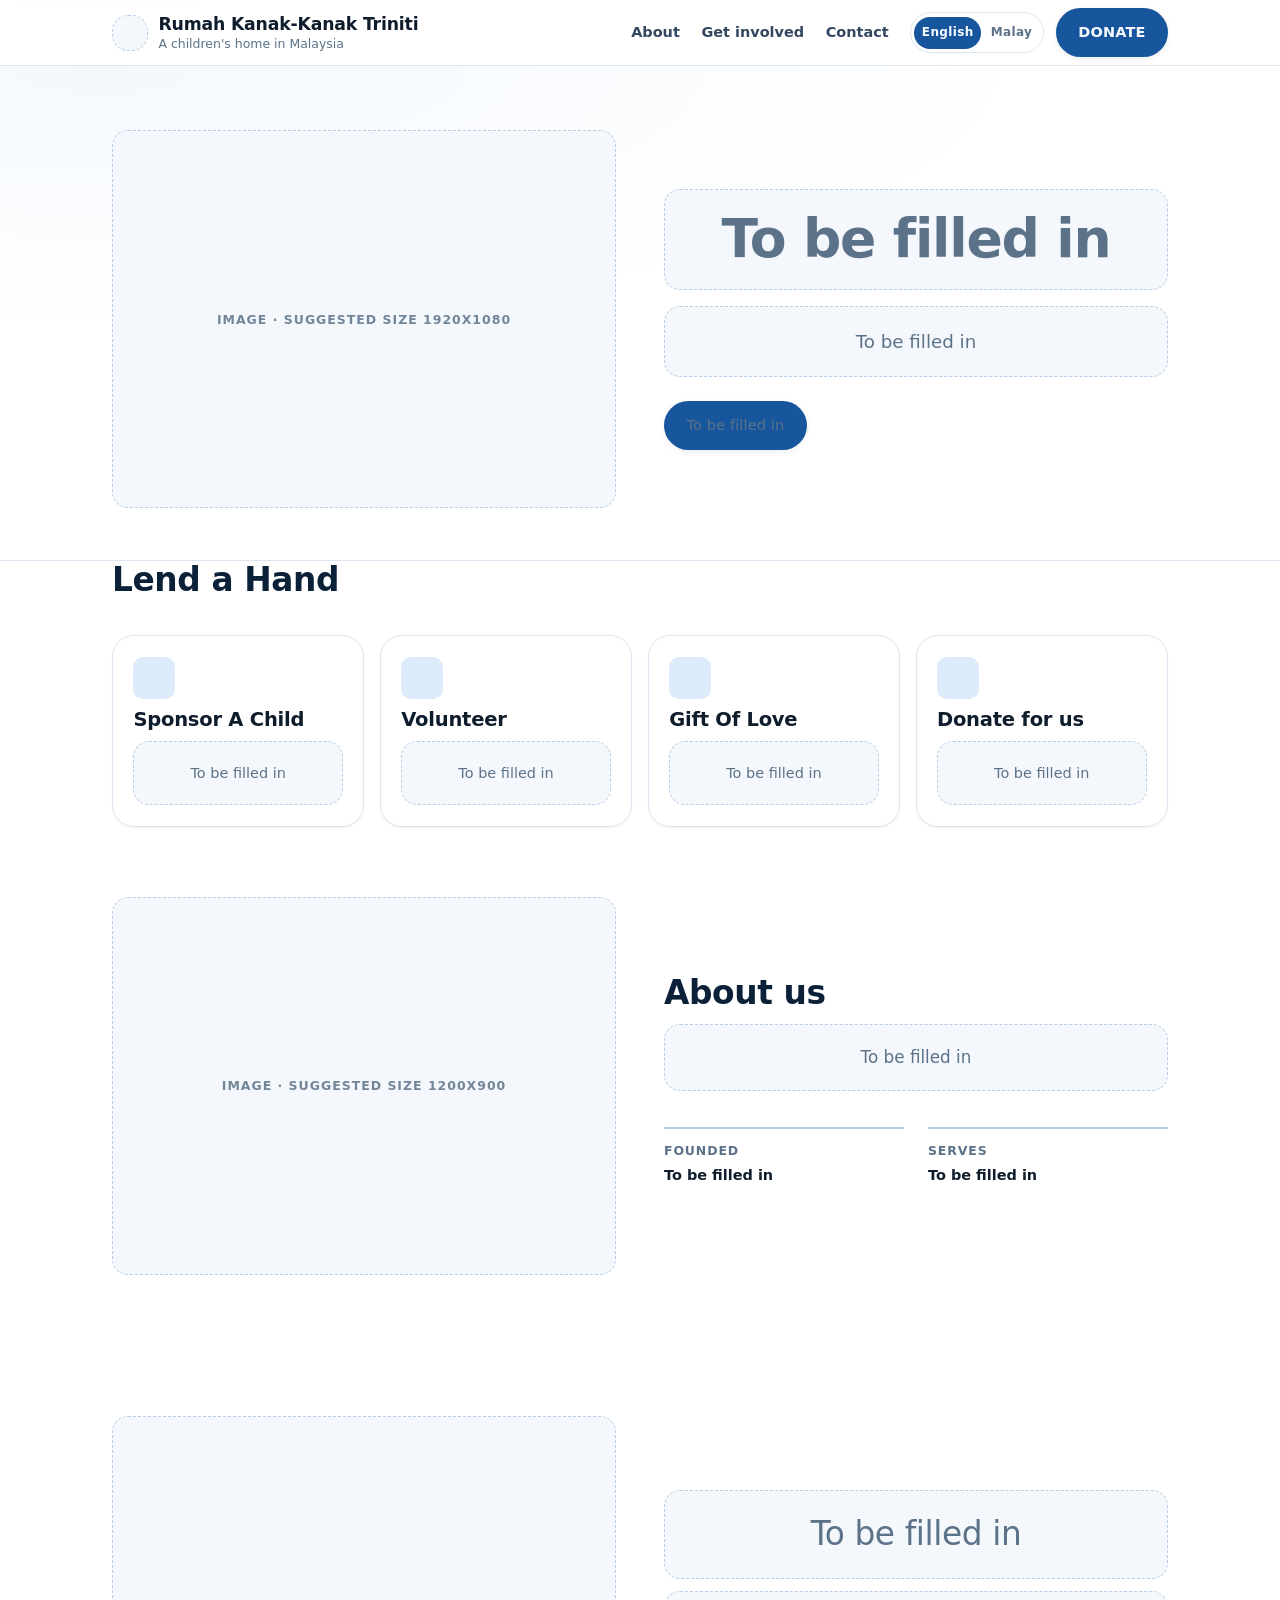
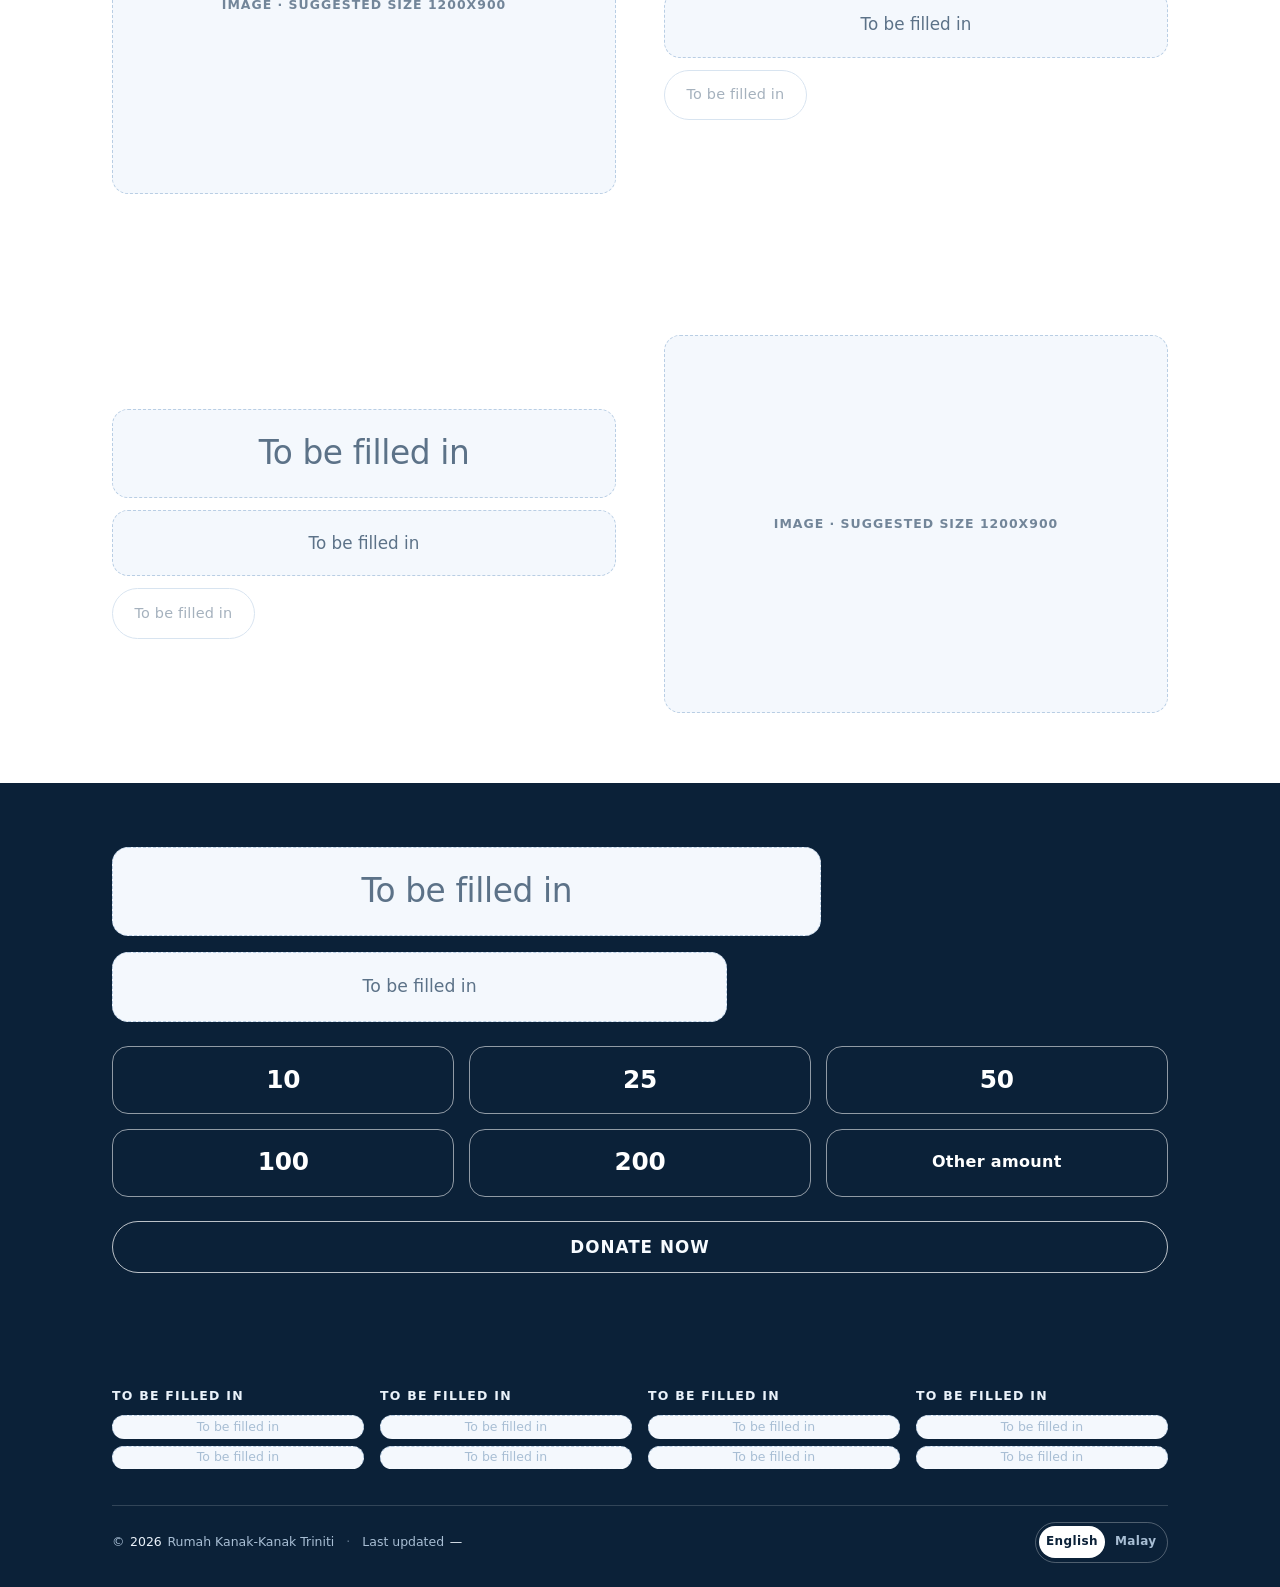
==== commit 316ff32d: "Restructure: wishlist out, "Lend a Hand" cards, sponsor and gift-of-love pages - The wishlist sectio" ====
--- a/index.html
+++ b/index.html
@@ -6,8 +6,8 @@
 <meta name="color-scheme" content="light dark">
 <meta name="theme-color" content="#ffffff" media="(prefers-color-scheme: light)">
 <meta name="theme-color" content="#0a1622" media="(prefers-color-scheme: dark)">
-<title>Rumah Kanak-Kanak Triniti - Donation Wishlist</title>
-<meta name="description" content="What the children at Rumah Kanak-Kanak Triniti need right now, and the two simple ways to give: send an item from the list, or donate money.">
+<title>Home - Rumah Kanak-Kanak Triniti</title>
+<meta name="description" content="Rumah Kanak-Kanak Triniti, a children's home in Malaysia, and four ways to lend a hand: sponsor a child, volunteer, give a gift of love, or donate.">
 <link rel="icon" href="favicon.svg" type="image/svg+xml">
 <link rel="stylesheet" href="assets/css/style.css">
 </head>
@@ -32,38 +32,33 @@
     </div>
   </section>
 
-  <section class="cards5">
+  <section class="cards4">
     <div class="shell">
-      <div class="cards5__grid">
+      <div class="section-head"><h2 class="section-title" data-i18n="section.lendHand"></h2></div>
+      <div class="cards4__grid">
 
         <a class="card-link" data-cfg-href="content.cards.0.href">
           <span class="card-link__icon" aria-hidden="true"></span>
-          <h2 class="card-link__title" data-i18n="card.lendHand"></h2>
+          <h2 class="card-link__title" data-i18n="card.sponsorChild"></h2>
           <p class="card-link__body ph ph--text" data-cfg="content.cards.0.body"></p>
         </a>
 
         <a class="card-link" data-cfg-href="content.cards.1.href">
           <span class="card-link__icon" aria-hidden="true"></span>
-          <h2 class="card-link__title" data-i18n="card.sponsorChild"></h2>
+          <h2 class="card-link__title" data-i18n="card.volunteer"></h2>
           <p class="card-link__body ph ph--text" data-cfg="content.cards.1.body"></p>
         </a>
 
         <a class="card-link" data-cfg-href="content.cards.2.href">
           <span class="card-link__icon" aria-hidden="true"></span>
-          <h2 class="card-link__title" data-i18n="card.volunteer"></h2>
+          <h2 class="card-link__title" data-i18n="card.giftOfLove"></h2>
           <p class="card-link__body ph ph--text" data-cfg="content.cards.2.body"></p>
         </a>
 
         <a class="card-link" data-cfg-href="content.cards.3.href">
           <span class="card-link__icon" aria-hidden="true"></span>
-          <h2 class="card-link__title" data-i18n="card.giftOfLove"></h2>
+          <h2 class="card-link__title" data-i18n="card.donateForUs"></h2>
           <p class="card-link__body ph ph--text" data-cfg="content.cards.3.body"></p>
-        </a>
-
-        <a class="card-link" data-cfg-href="content.cards.4.href">
-          <span class="card-link__icon" aria-hidden="true"></span>
-          <h2 class="card-link__title" data-i18n="card.donateForUs"></h2>
-          <p class="card-link__body ph ph--text" data-cfg="content.cards.4.body"></p>
         </a>
 
       </div>
@@ -128,63 +123,6 @@
     </div>
   </section>
 
-  <section class="section wishlist" id="wishlist">
-    <div class="shell">
-      <div class="section-head">
-        <h2 class="section-title" data-i18n="nav.wishlist"></h2>
-      </div>
-
-      <div class="controls">
-        <div class="field">
-          <label class="field__label sr-only" for="search-input" data-i18n="controls.searchPlaceholder"></label>
-          <input class="input" type="search" id="search-input" autocomplete="off" data-i18n-placeholder="controls.searchPlaceholder">
-        </div>
-        <div class="field">
-          <label class="field__label" for="filter-category" data-i18n="controls.filterCategory"></label>
-          <span class="select-wrap">
-            <select class="select" id="filter-category"></select>
-          </span>
-        </div>
-        <div class="field">
-          <label class="field__label" for="filter-status" data-i18n="controls.filterStatus"></label>
-          <span class="select-wrap">
-            <select class="select" id="filter-status"></select>
-          </span>
-        </div>
-        <div class="field">
-          <label class="field__label" for="sort-select" data-i18n="controls.sort"></label>
-          <span class="select-wrap">
-            <select class="select" id="sort-select"></select>
-          </span>
-        </div>
-        <p class="controls__count" id="results-count" aria-live="polite"></p>
-      </div>
-
-      <div id="wishlist-grid" class="grid"></div>
-
-      <div class="state state--loading" id="loading-state">
-        <span class="spinner" aria-hidden="true"></span>
-        <p class="state__body" data-i18n="loading"></p>
-      </div>
-
-      <div class="state" id="empty-state" hidden>
-        <svg class="state__icon" viewBox="0 0 48 48" aria-hidden="true" focusable="false">
-          <path d="M21 6.5h-9A5.5 5.5 0 0 0 6.5 12v9A5.5 5.5 0 0 0 12 26.5h9A5.5 5.5 0 0 0 26.5 21v-9A5.5 5.5 0 0 0 21 6.5Z" fill="none" stroke="currentColor" stroke-width="2.6"/>
-          <path d="M36 22h-9A5.5 5.5 0 0 0 21.5 27.5v9A5.5 5.5 0 0 0 27 42h9a5.5 5.5 0 0 0 5.5-5.5v-9A5.5 5.5 0 0 0 36 22Z" fill="none" stroke="currentColor" stroke-width="2.6"/>
-        </svg>
-        <h3 class="state__title" data-i18n="empty.title"></h3>
-        <p class="state__body" data-i18n="empty.body"></p>
-        <button class="btn btn--ghost" type="button" id="reset-filters" data-i18n="empty.reset"></button>
-      </div>
-
-      <div class="state state--error" id="error-state" hidden>
-        <h3 class="state__title" data-i18n="error.title"></h3>
-        <p class="state__body" id="error-text"></p>
-        <button class="btn btn--primary" type="button" id="retry-button" data-i18n="error.retry"></button>
-      </div>
-    </div>
-  </section>
-
   <section class="donate-band" id="donate">
     <div class="shell donate-band__inner">
       <h2 class="donate-band__title ph ph--text" data-cfg="content.donation.title"></h2>
@@ -209,7 +147,6 @@
 <script src="assets/js/config.js"></script>
 <script src="assets/js/i18n.js"></script>
 <script src="assets/js/site.js"></script>
-<script src="assets/js/data.js"></script>
 <script src="assets/js/app.js"></script>
 </body>
 </html>
--- a/assets/css/style.css
+++ b/assets/css/style.css
@@ -713,14 +713,14 @@
   margin-top: var(--s-5);
 }
 
-/* 8. Five cards ----------------------------------------------------------- */
-.cards5 {
+/* 8. Four cards ----------------------------------------------------------- */
+.cards4 {
   background-color: var(--ice-50);
 }
 
-.cards5__grid {
+.cards4__grid {
   display: grid;
-  grid-template-columns: repeat(5, minmax(0, 1fr));
+  grid-template-columns: repeat(4, minmax(0, 1fr));
   gap: clamp(0.75rem, 1.2vw, 1.1rem);
   align-items: stretch;
 }
@@ -846,368 +846,143 @@
   overflow-wrap: anywhere;
 }
 
-/* 10. Wishlist: controls, grid, cards ------------------------------------- */
-.wishlist {
-  background-color: var(--ice-100);
-  border-block: 1px solid var(--line);
-}
-
-.controls {
+/* 10. Gift of Love grid --------------------------------------------------- */
+/* Nine tiles, three across. Same surface, border, radius and hover motion as
+   .card-link, so the two card families on this site read as one. */
+.gifts__grid {
   display: grid;
-  grid-template-columns: minmax(0, 1.5fr) repeat(3, minmax(0, 1fr));
-  gap: var(--s-3);
-  align-items: end;
-  padding: var(--s-4);
-  margin-bottom: var(--s-5);
+  grid-template-columns: repeat(3, minmax(0, 1fr));
+  gap: clamp(1rem, 1.6vw, 1.4rem);
+  align-items: stretch;
+}
+
+.gift {
+  display: flex;
+  flex-direction: column;
+  gap: 0.55rem;
+  min-width: 0;
+  height: 100%;
+  padding: clamp(0.85rem, 1.4vw, 1.15rem);
   background-color: var(--surface);
   border: 1px solid var(--line);
   border-radius: var(--r-lg);
   box-shadow: var(--shadow-xs);
-}
-
-.field {
+  color: var(--ink);
+  text-decoration: none;
+  transition: box-shadow 0.2s ease, transform 0.2s ease, border-color 0.2s ease;
+}
+
+.gift:hover,
+.gift:focus-visible {
+  color: var(--ink);
+  border-color: var(--blue-500);
+  box-shadow: var(--shadow-md);
+  transform: translateY(-2px);
+}
+
+/* The slot also carries .ph--image, whose clamp(8.5rem, 20vw, 13rem) floor is
+   sized for a half-page picture. Inside a three-column tile that floor is
+   replaced by a 4:3 box; the small min-height is the fallback for a browser
+   without aspect-ratio, and the dashed look still comes from .ph--image. */
+.gift__media {
+  aspect-ratio: 4 / 3;
+  min-height: 5.5rem;
+  padding: clamp(0.3rem, 0.9vw, 0.55rem);
+  gap: 0.2rem;
+}
+
+.gift__media .ph__size {
+  font-size: 0.68rem;
+  letter-spacing: 0.06em;
+  line-height: 1.35;
+}
+
+/* Two lines then an ellipsis: a long name can never stretch its row. */
+.gift__name {
+  display: -webkit-box;
+  -webkit-box-orient: vertical;
+  -webkit-line-clamp: 2;
+  overflow: hidden;
+  font-size: var(--fs-sm);
+  font-weight: 700;
+  line-height: 1.32;
+  color: var(--ink);
+  overflow-wrap: anywhere;
+}
+
+.gift__amount {
+  font-size: var(--fs-xs);
+  line-height: 1.4;
+  color: var(--ink-mute);
+  font-variant-numeric: tabular-nums;
+}
+
+/* 11. Sponsor page -------------------------------------------------------- */
+/* One centred column: the measure is capped rather than the shell, so the
+   page keeps the site's own padding while the text stays readable. */
+.sponsor {
+  display: flex;
+  flex-direction: column;
+  gap: clamp(1.25rem, 2.6vw, 2rem);
+  width: 100%;
+  max-width: 40rem;
+  margin-inline: auto;
+}
+
+/* 1200x800 is the size the page declares for this picture. */
+.sponsor__media {
+  width: 100%;
+  aspect-ratio: 3 / 2;
+  min-height: 9rem;
+}
+
+.sponsor__form {
+  display: flex;
+  flex-direction: column;
+  gap: var(--s-4);
+  min-width: 0;
+}
+
+/* The label and its control stay tighter than the gap between rows, so each
+   row still reads as one unit. */
+.sponsor__form .form-row {
+  gap: 0.4rem;
+}
+
+/* rows="6" and the shared textarea rule already size the box and pin resize
+   to the vertical axis; these three keep it inside the column at 375px, where
+   a textarea's intrinsic width would otherwise push the page sideways. */
+.sponsor__form textarea.form-row__input {
+  width: 100%;
+  min-width: 0;
+  max-width: 100%;
+  resize: vertical;
+}
+
+/* the status line sits in the column gap, so its own top margin is dropped */
+.sponsor .status {
+  margin: 0;
+}
+
+.sponsor__meta {
   display: flex;
   flex-direction: column;
   gap: 0.35rem;
-  min-width: 0;
-}
-
-.field__label {
+  margin: 0;
   font-size: var(--fs-xs);
-  font-weight: 700;
-  letter-spacing: 0.07em;
-  text-transform: uppercase;
+  line-height: 1.5;
   color: var(--ink-mute);
 }
 
-.controls__count {
-  grid-column: 1 / -1;
-  margin: 0;
-  font-size: var(--fs-sm);
-  color: var(--ink-mute);
-  font-variant-numeric: tabular-nums;
-}
-
-.input,
-.select,
-.form-row__input {
-  width: 100%;
-  min-width: 0;
-  padding: 0.62rem 0.8rem;
-  border: 1.5px solid var(--line-strong);
-  border-radius: var(--r-sm);
-  background-color: var(--surface);
-  color: var(--ink);
-  font-family: inherit;
-  font-size: var(--fs-sm);
-  line-height: 1.3;
-  transition: border-color 0.16s ease, box-shadow 0.16s ease;
-}
-
-.input::placeholder,
-.form-row__input::placeholder {
-  color: var(--ink-mute);
-  opacity: 1;
-}
-
-.input:hover,
-.select:hover,
-.form-row__input:hover {
-  border-color: var(--blue-600);
-}
-
-.input:focus-visible,
-.select:focus-visible,
-.form-row__input:focus-visible {
-  outline: none;
-  border-color: var(--blue-700);
-  box-shadow: 0 0 0 3px var(--blue-100);
-}
-
-.input:disabled,
-.form-row__input:disabled {
-  background-color: var(--surface-sunk);
-  color: var(--ink-mute);
-  cursor: not-allowed;
-}
-
-.select {
-  -webkit-appearance: none;
-  appearance: none;
-  padding-right: 2.2rem;
-  cursor: pointer;
-}
-
-.select-wrap {
-  position: relative;
-  display: block;
-  min-width: 0;
-}
-
-.select-wrap::after {
-  content: "";
-  position: absolute;
-  top: 50%;
-  right: 0.9rem;
-  width: 0.48rem;
-  height: 0.48rem;
-  border-right: 2px solid var(--ink-mute);
-  border-bottom: 2px solid var(--ink-mute);
-  transform: translateY(-70%) rotate(45deg);
-  pointer-events: none;
-}
-
-.grid {
-  display: grid;
-  grid-template-columns: repeat(3, minmax(0, 1fr));
-  gap: clamp(1rem, 1.6vw, 1.4rem);
-  align-items: stretch;
-}
-
-.card {
-  position: relative;
-  display: flex;
-  flex-direction: column;
-  gap: 0.55rem;
-  min-width: 0;
-  padding: clamp(1.1rem, 1.6vw, 1.4rem);
-  background-color: var(--surface);
-  border: 1px solid var(--line);
-  border-radius: var(--r-lg);
-  box-shadow: var(--shadow-xs);
-  transition: box-shadow 0.2s ease, transform 0.2s ease, border-color 0.2s ease;
-}
-
-.card:hover {
-  box-shadow: var(--shadow-md);
-  transform: translateY(-2px);
-}
-
-.card__head {
-  display: flex;
-  flex-wrap: wrap;
-  align-items: flex-start;
-  justify-content: space-between;
-  gap: 0.45rem 0.6rem;
-  margin-bottom: auto;
-}
-
-.card__title {
-  margin: 0;
-  font-size: var(--fs-h3);
-  font-weight: 700;
-  line-height: 1.22;
-  color: var(--ink);
-  overflow-wrap: anywhere;
-}
-
-.card__category {
-  display: block;
-  font-size: var(--fs-xs);
-  font-weight: 700;
-  letter-spacing: 0.09em;
-  text-transform: uppercase;
-  color: var(--ink-mute);
-}
-
-.card__badges {
-  display: flex;
-  flex: none;
-  flex-wrap: wrap;
-  gap: 0.3rem;
-}
-
-.badge {
-  display: inline-flex;
-  align-items: center;
-  padding: 0.24rem 0.58rem;
-  border: 1px solid transparent;
-  border-radius: var(--r-pill);
-  font-size: 0.72rem;
-  font-weight: 700;
-  letter-spacing: 0.05em;
-  line-height: 1.35;
-  text-transform: uppercase;
-  white-space: nowrap;
-  background-color: var(--surface-sunk);
-  color: var(--ink-soft);
-}
-
-.badge--urgent {
-  background-color: var(--badge-urgent-bg);
-  border-color: var(--badge-urgent-line);
-  color: var(--badge-urgent-fg);
-}
-
-.badge--partial {
-  background-color: var(--badge-warn-bg);
-  border-color: var(--badge-warn-line);
-  color: var(--badge-warn-fg);
-}
-
-.badge--fulfilled,
-.badge--ok {
-  background-color: var(--badge-ok-bg);
-  border-color: var(--badge-ok-line);
-  color: var(--badge-ok-fg);
-}
-
-.badge--warn {
-  background-color: var(--badge-warn-bg);
-  border-color: var(--badge-warn-line);
-  color: var(--badge-warn-fg);
-}
-
-.progress {
-  display: block;
-  height: 0.6rem;
-  margin-top: 0.2rem;
-  border-radius: var(--r-pill);
-  background-color: var(--track);
-  overflow: hidden;
-}
-
-.progress__bar {
-  display: block;
-  width: 100%;
-  height: 100%;
-  border-radius: inherit;
-  background-color: var(--track);
-  overflow: hidden;
-}
-
-.progress__fill {
-  display: block;
-  min-width: 0.2rem;
-  height: 100%;
-  border-radius: inherit;
-  background-image: linear-gradient(
-    90deg,
-    var(--progress-from),
-    var(--progress-to)
-  );
-  transition: width 0.55s cubic-bezier(0.22, 0.8, 0.28, 1);
-}
-
-.progress__fill--done {
-  background-image: linear-gradient(
-    90deg,
-    var(--progress-done-from),
-    var(--progress-done-to)
-  );
-}
-
-.card__amount {
-  margin: 0.1rem 0 0;
-  font-size: var(--fs-sm);
-  color: var(--ink-soft);
-  line-height: 1.45;
-  font-variant-numeric: tabular-nums;
-}
-
-.card__notes {
-  margin: 0;
-  font-size: var(--fs-xs);
-  color: var(--ink-mute);
-  line-height: 1.45;
-}
-
-.card--urgent {
-  border-color: var(--badge-urgent-line);
-}
-
-.card--urgent::before {
-  content: "";
-  position: absolute;
-  inset: 0 auto 0 0;
-  width: 4px;
-  border-radius: var(--r-lg) 0 0 var(--r-lg);
-  background-image: linear-gradient(
-    180deg,
-    var(--alert-700) 0%,
-    var(--badge-urgent-fg) 100%
-  );
-}
-
-.card--fulfilled {
-  background-color: var(--surface-alt);
-}
-
-.card--fulfilled .card__title {
-  color: var(--ink-soft);
-}
-
-.card--fulfilled .card__amount {
-  color: var(--ink-mute);
-}
-
-/* states: loading / empty / error */
-.state {
-  display: flex;
-  flex-direction: column;
-  align-items: center;
-  gap: 0.7rem;
-  padding: clamp(2rem, 5vw, 3.4rem) var(--s-4);
-  border: 1px dashed var(--line-strong);
-  border-radius: var(--r-lg);
-  background-color: var(--surface);
-  color: var(--ink-soft);
-  text-align: center;
-}
-
-.state__title {
-  margin: 0;
-  font-size: var(--fs-h3);
-  color: var(--ink);
-}
-
-.state__body {
-  margin: 0;
-  max-width: 46ch;
-  font-size: var(--fs-sm);
-  line-height: 1.55;
-}
-
-.state__icon {
-  width: 44px;
-  height: 44px;
-  color: var(--line-strong);
-}
-
-.state .btn {
-  margin-top: 0.35rem;
-}
-
-.state--loading {
-  background-color: var(--surface-alt);
-  border-style: solid;
-}
-
-.state--error {
-  border-style: solid;
-  border-color: var(--badge-urgent-line);
-}
-
-.state--error .state__title {
-  color: var(--badge-urgent-fg);
-}
-
-.spinner {
-  width: 26px;
-  height: 26px;
-  border: 3px solid var(--track);
-  border-top-color: var(--blue-600);
-  border-radius: 50%;
-  animation: spin 0.9s linear infinite;
-}
-
-@keyframes spin {
-  to {
-    transform: rotate(360deg);
-  }
-}
-
-/* 11. Donation band — the only large dark block on the page --------------- */
+/* The note above the column takes the column's measure, so the page does not
+   stack a full-shell line over a 40rem one. */
+[data-cfg="content.sponsorPage.note"] {
+  max-width: 40rem;
+  margin-inline: auto;
+  margin-block-end: clamp(1.25rem, 2.6vw, 2rem);
+}
+
+/* 12. Donation band — the only large dark block on the page --------------- */
 .donate-band {
   padding-block: clamp(2.5rem, 5vw, 4.5rem);
   background-color: var(--navy-900);
@@ -1324,7 +1099,7 @@
   text-transform: uppercase;
 }
 
-/* 12. Page hero (inner pages) --------------------------------------------- */
+/* 13. Page hero (inner pages) --------------------------------------------- */
 .page-hero {
   padding-block: clamp(2rem, 4vw, 3.25rem) clamp(1.5rem, 3vw, 2.25rem);
   background-color: var(--ice-100);
@@ -1347,7 +1122,7 @@
   line-height: 1.6;
 }
 
-/* 13. Donate page --------------------------------------------------------- */
+/* 14. Donate page --------------------------------------------------------- */
 .amount-bar {
   display: flex;
   flex-wrap: wrap;
@@ -1805,7 +1580,7 @@
   margin-left: auto;
 }
 
-/* 14. Volunteer page ------------------------------------------------------ */
+/* 15. Volunteer page ------------------------------------------------------ */
 .roles {
   display: grid;
   grid-template-columns: repeat(3, minmax(0, 1fr));
@@ -1944,7 +1719,7 @@
   flex: 0 0 auto;
 }
 
-/* 15. Contact page -------------------------------------------------------- */
+/* 16. Contact page -------------------------------------------------------- */
 .contact-list {
   display: grid;
   grid-template-columns: repeat(auto-fit, minmax(min(100%, 16rem), 1fr));
@@ -2054,7 +1829,7 @@
   border-bottom: 0;
 }
 
-/* 16. Footer -------------------------------------------------------------- */
+/* 17. Footer -------------------------------------------------------------- */
 .site-footer {
   padding-block: clamp(2.25rem, 4vw, 3.25rem) var(--s-5);
   background-color: var(--footer-bg);
@@ -2182,7 +1957,7 @@
   color: var(--footer-fg);
 }
 
-/* 17. Utilities ----------------------------------------------------------- */
+/* 18. Utilities ----------------------------------------------------------- */
 .skip-link {
   position: fixed;
   top: 0.5rem;
@@ -2219,22 +1994,14 @@
   border: 0;
 }
 
-/* 18. Responsive ---------------------------------------------------------- */
+/* 19. Responsive ---------------------------------------------------------- */
 @media (max-width: 1024px) {
   :root {
     --anchor-offset: 132px;
   }
 
-  .grid {
+  .cards4__grid {
     grid-template-columns: repeat(2, minmax(0, 1fr));
-  }
-
-  .controls {
-    grid-template-columns: repeat(2, minmax(0, 1fr));
-  }
-
-  .cards5__grid {
-    grid-template-columns: repeat(3, minmax(0, 1fr));
   }
 
   .footer__cols {
@@ -2269,6 +2036,10 @@
 }
 
 @media (max-width: 900px) {
+  .gifts__grid {
+    grid-template-columns: repeat(2, minmax(0, 1fr));
+  }
+
   .steps {
     grid-template-columns: repeat(2, minmax(0, 1fr));
   }
@@ -2363,16 +2134,8 @@
     --anchor-offset: 156px;
   }
 
-  .grid,
-  .controls {
-    grid-template-columns: minmax(0, 1fr);
-  }
-
-  .controls {
-    gap: var(--s-2);
-  }
-
-  .cards5__grid {
+  .cards4__grid,
+  .gifts__grid {
     grid-template-columns: minmax(0, 1fr);
   }
 
@@ -2508,7 +2271,7 @@
   }
 }
 
-/* 19. Reduced motion ------------------------------------------------------ */
+/* 20. Reduced motion ------------------------------------------------------ */
 @media (prefers-reduced-motion: reduce) {
   html {
     scroll-behavior: auto;
@@ -2524,8 +2287,8 @@
     scroll-behavior: auto !important;
   }
 
-  .card:hover,
   .card-link:hover,
+  .gift:hover,
   .btn:hover {
     transform: none;
   }
